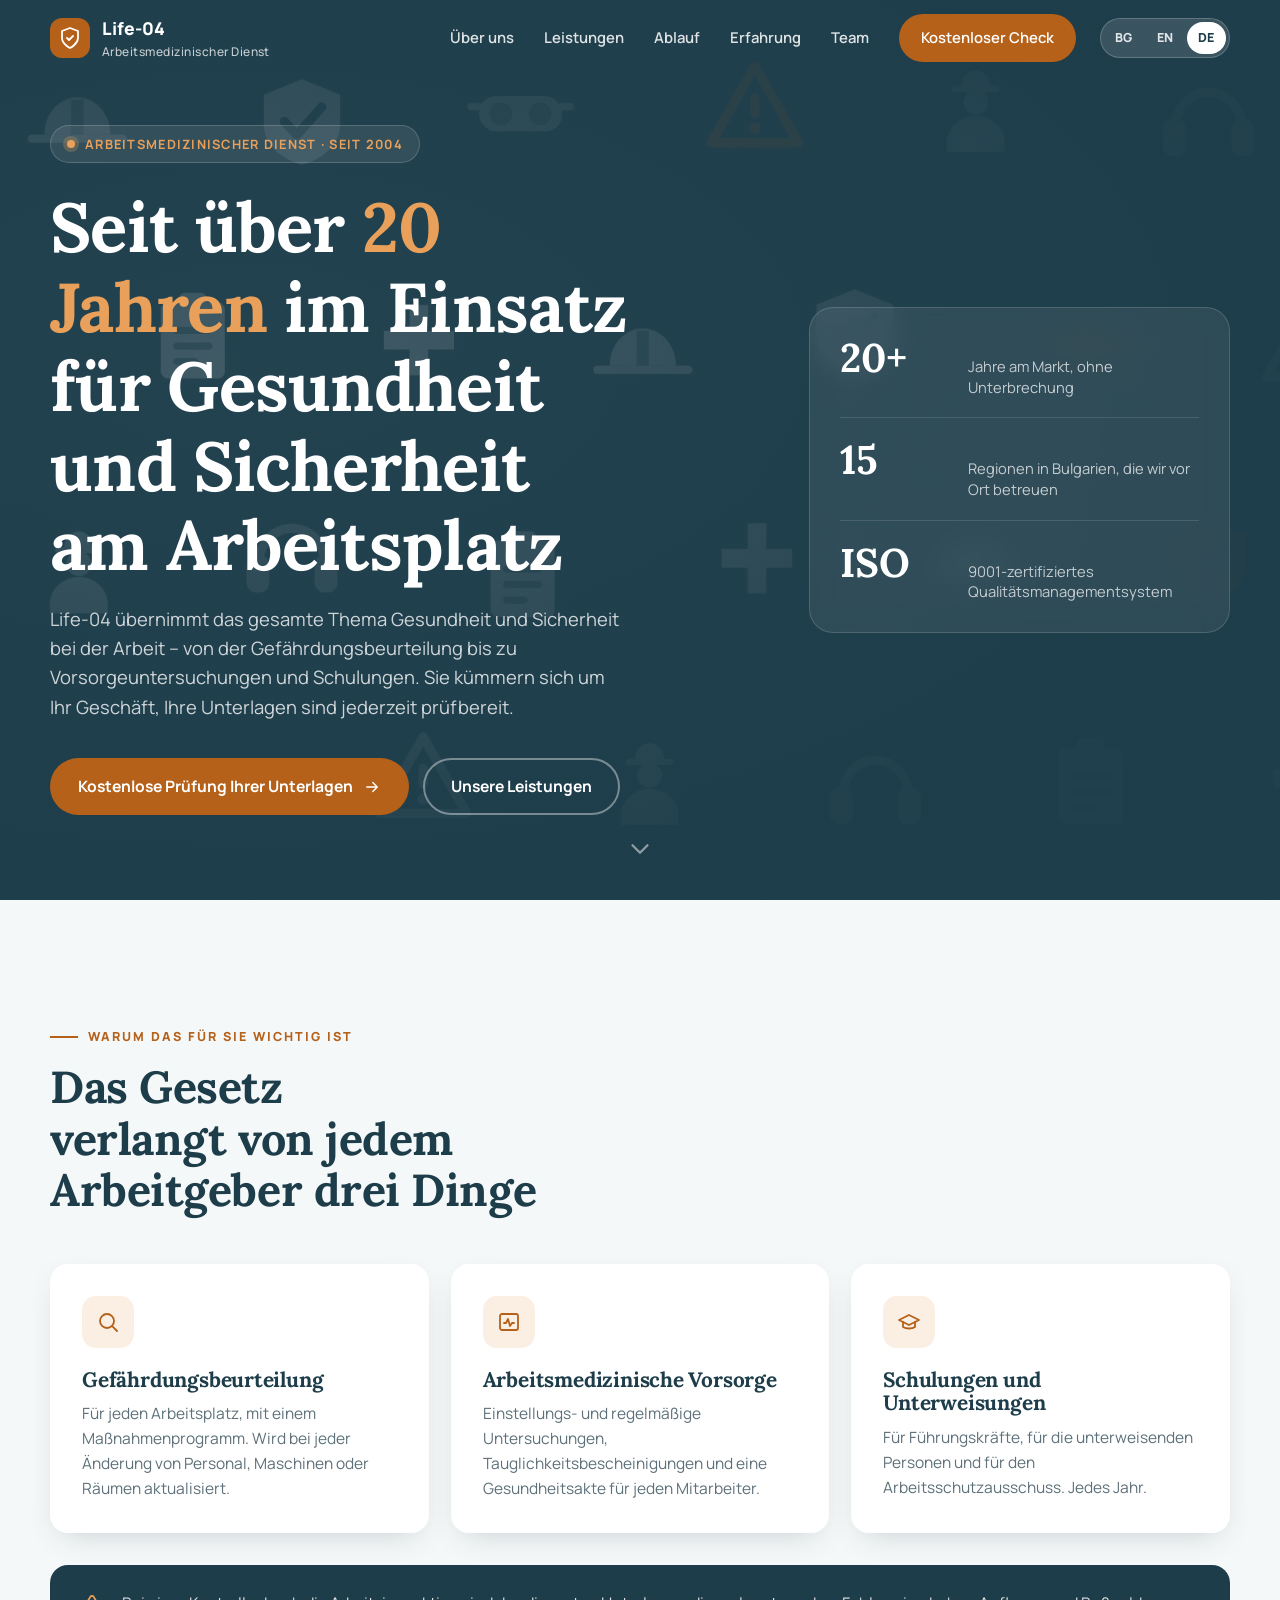
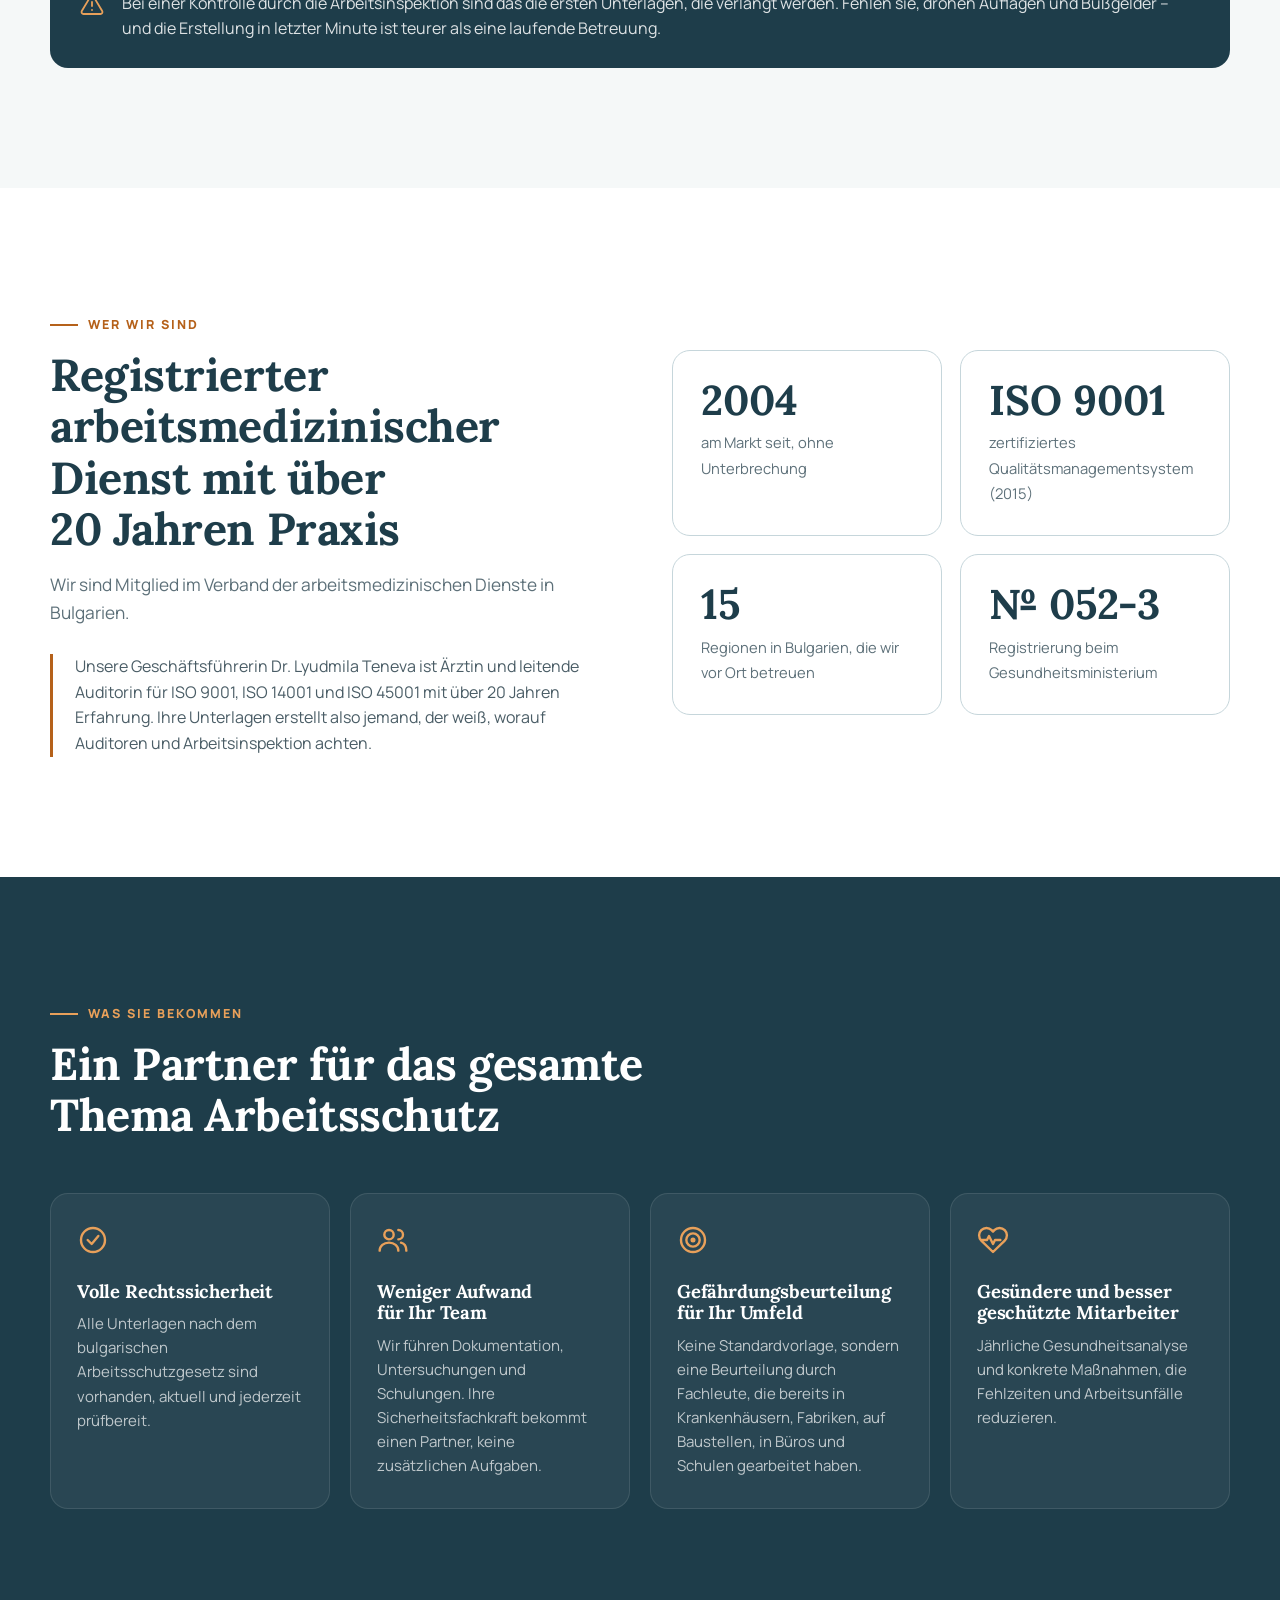
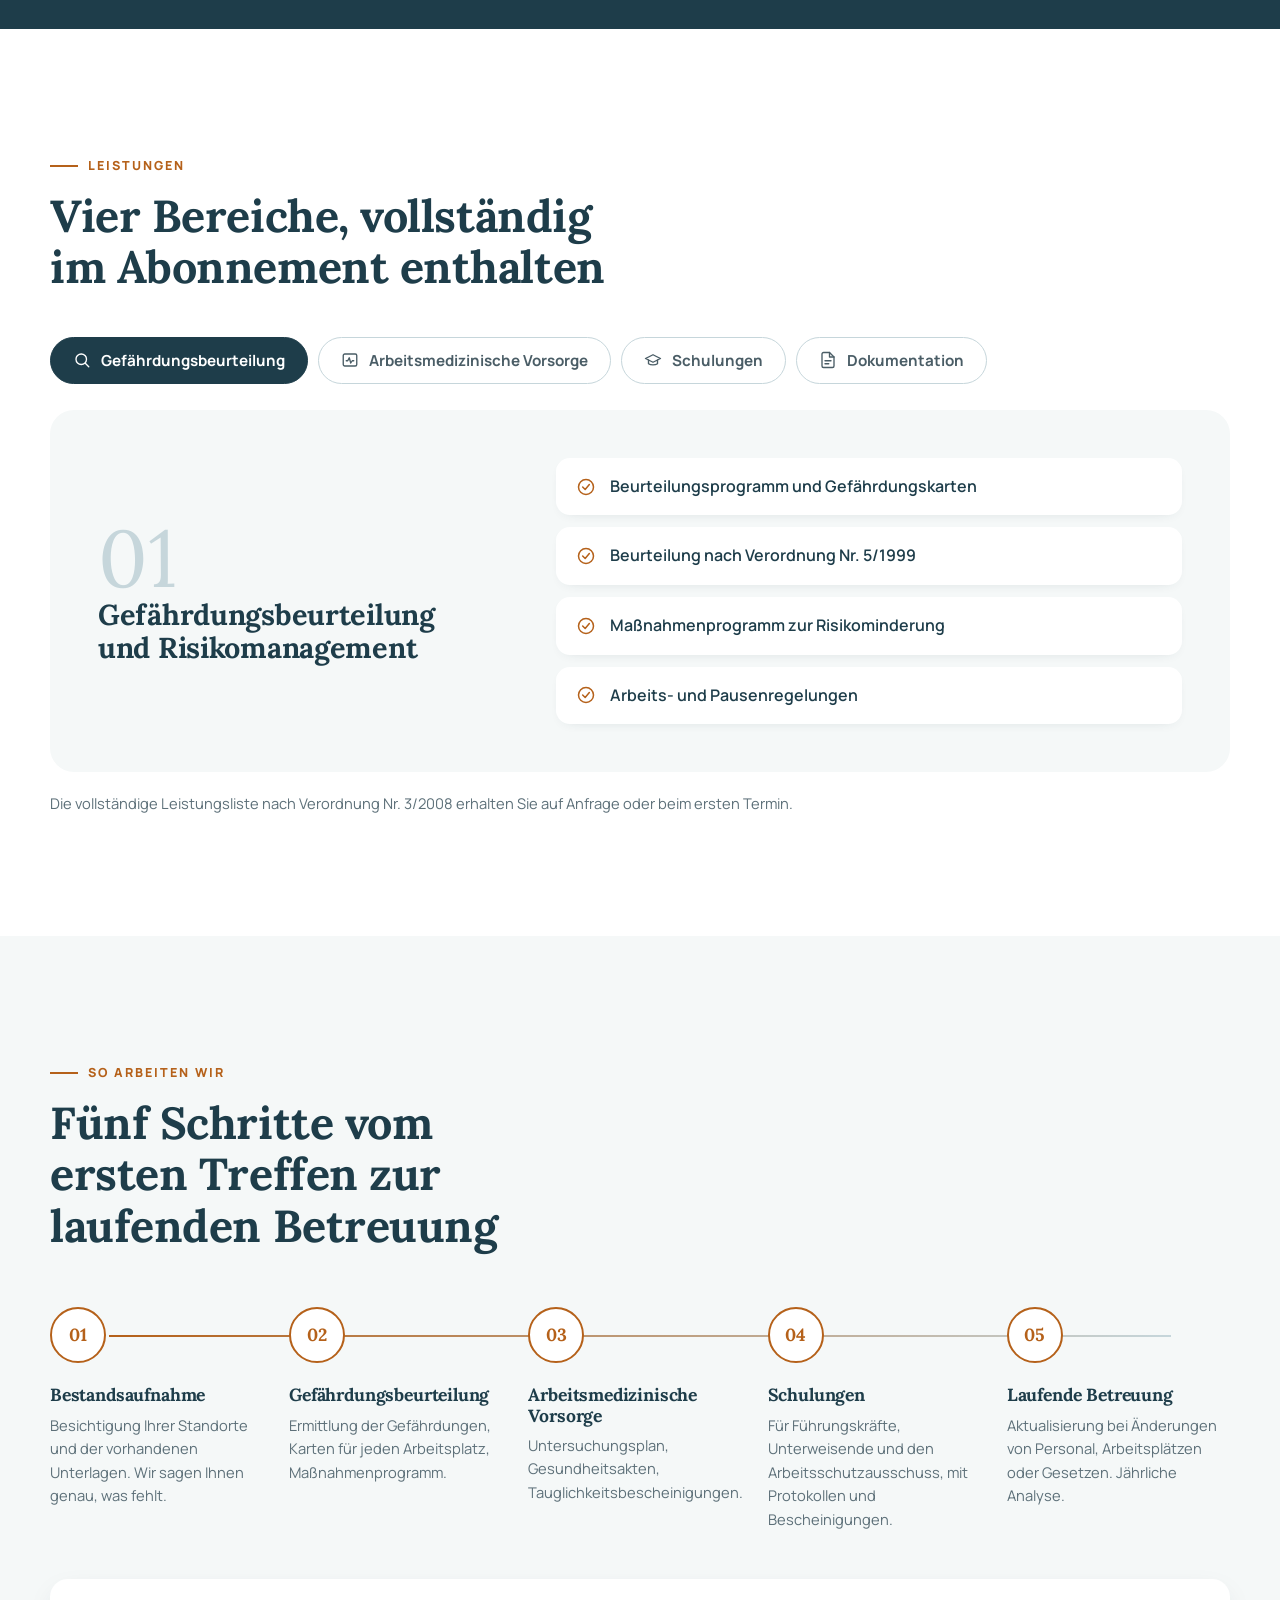
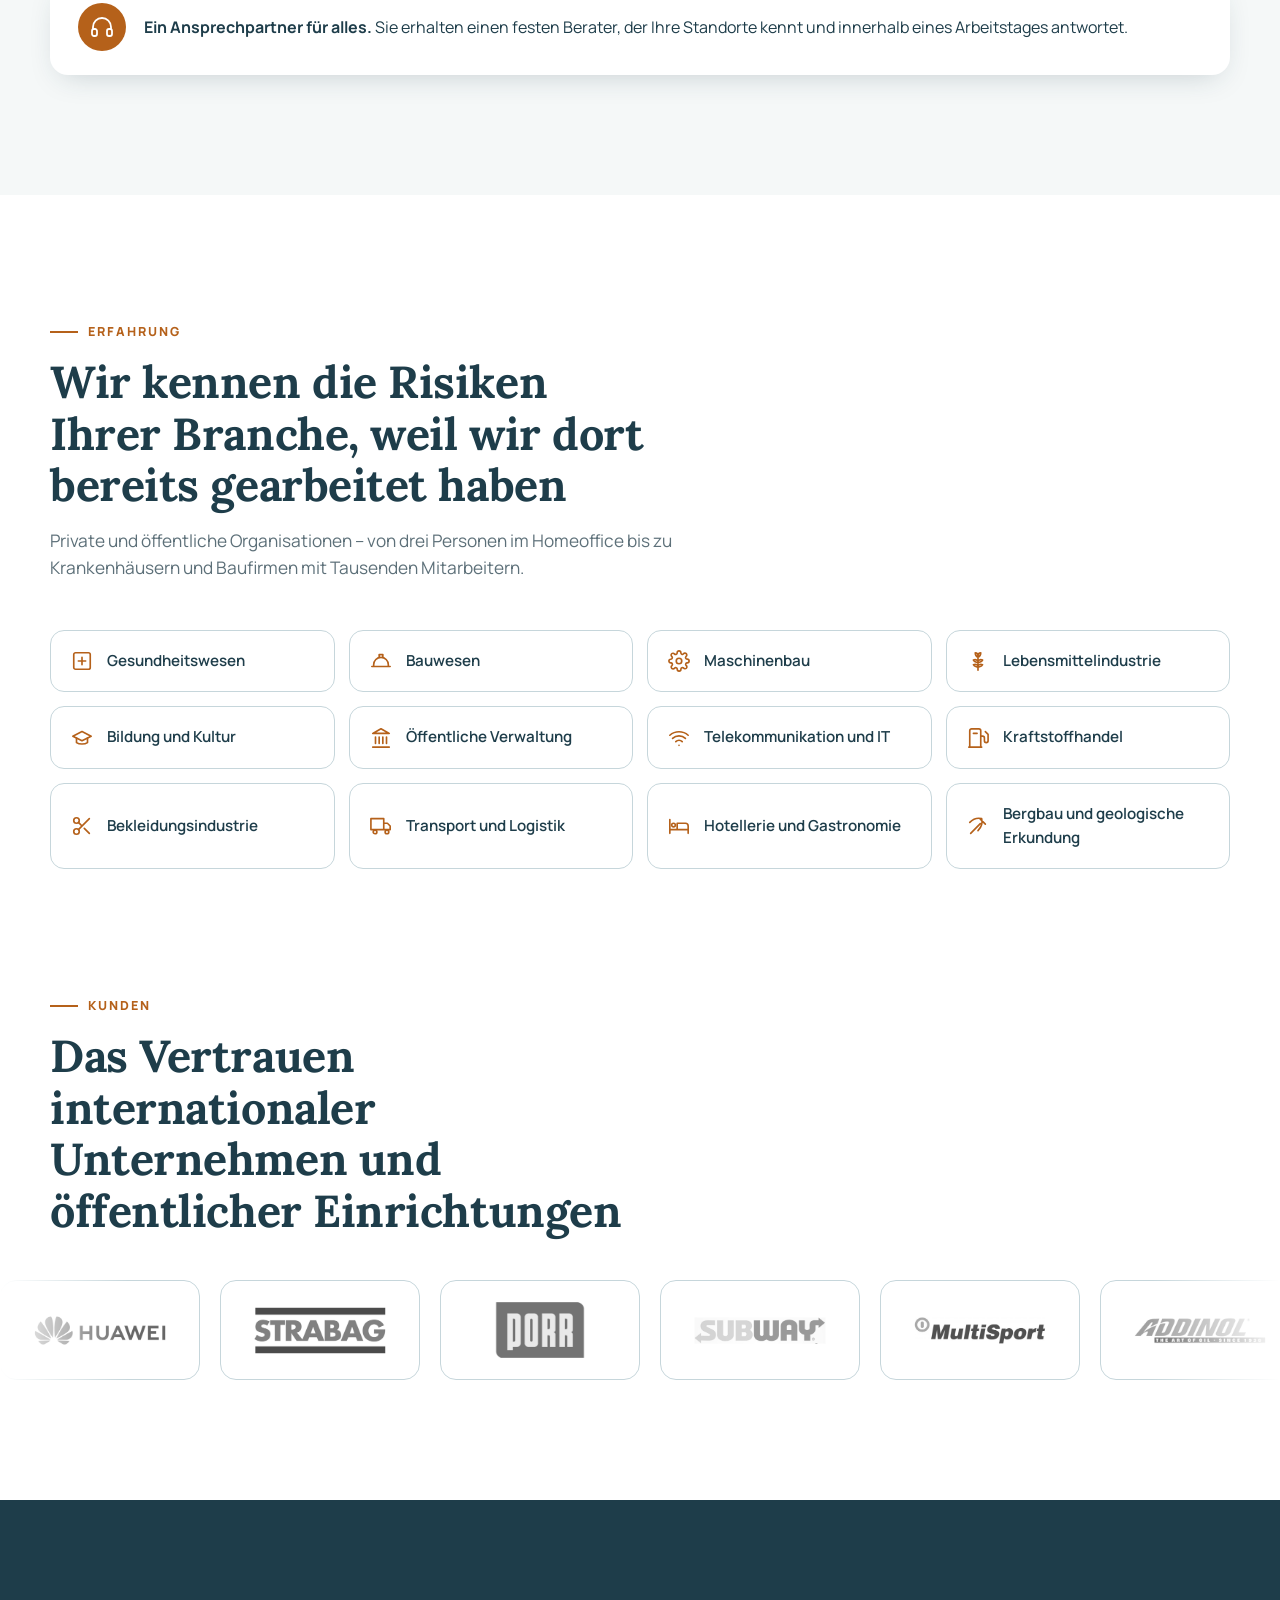
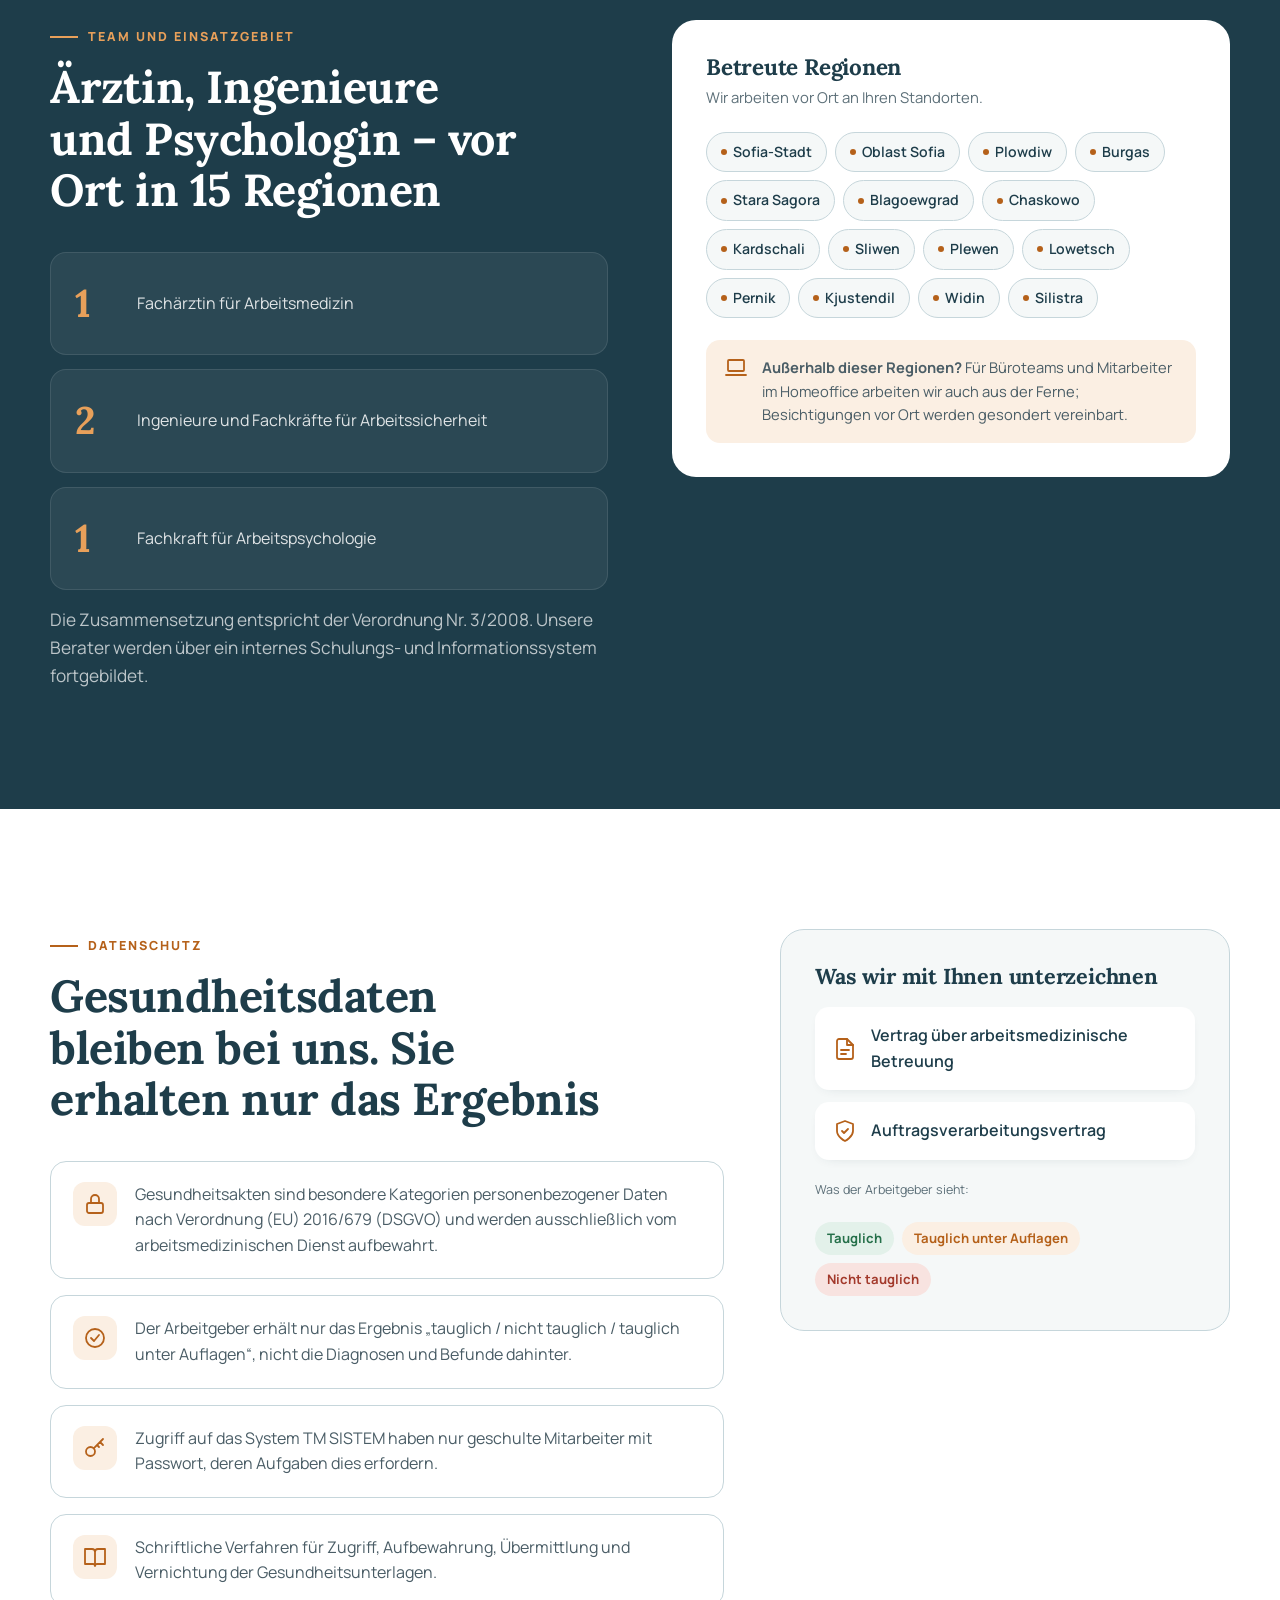
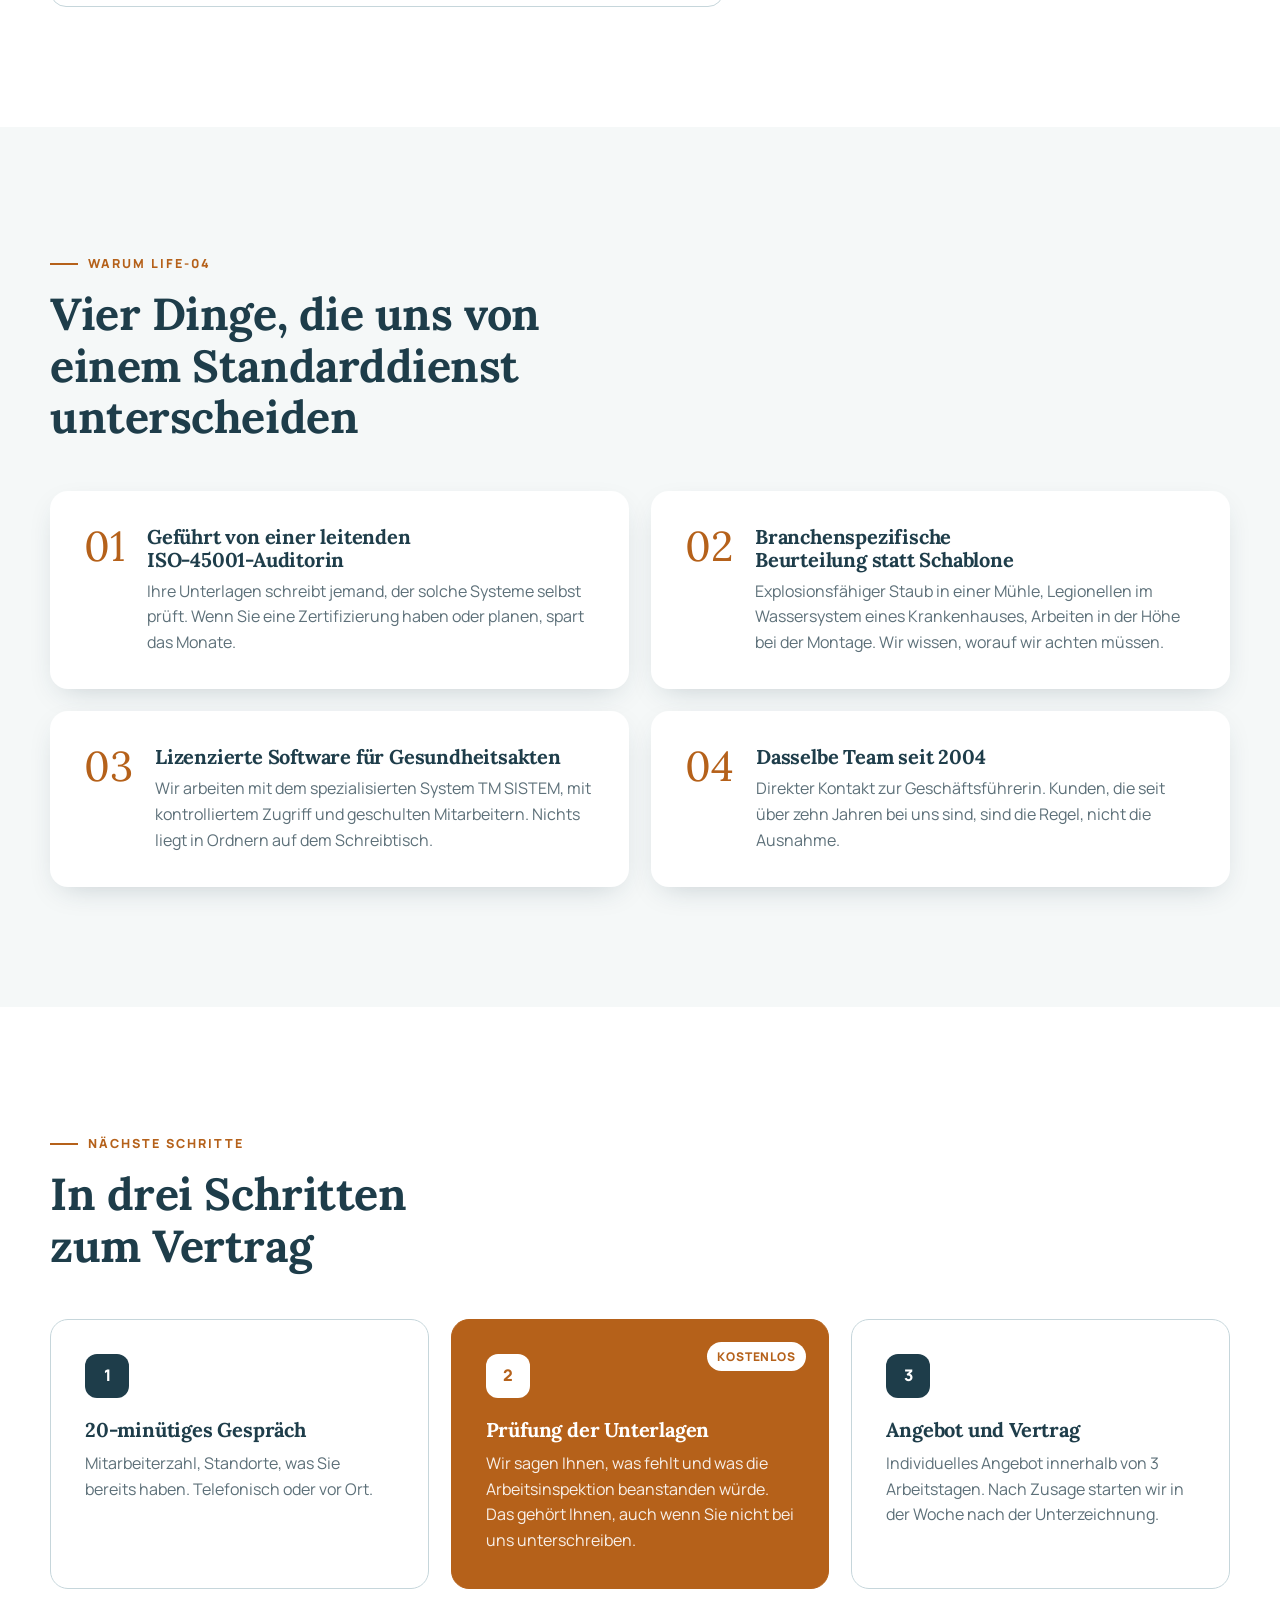
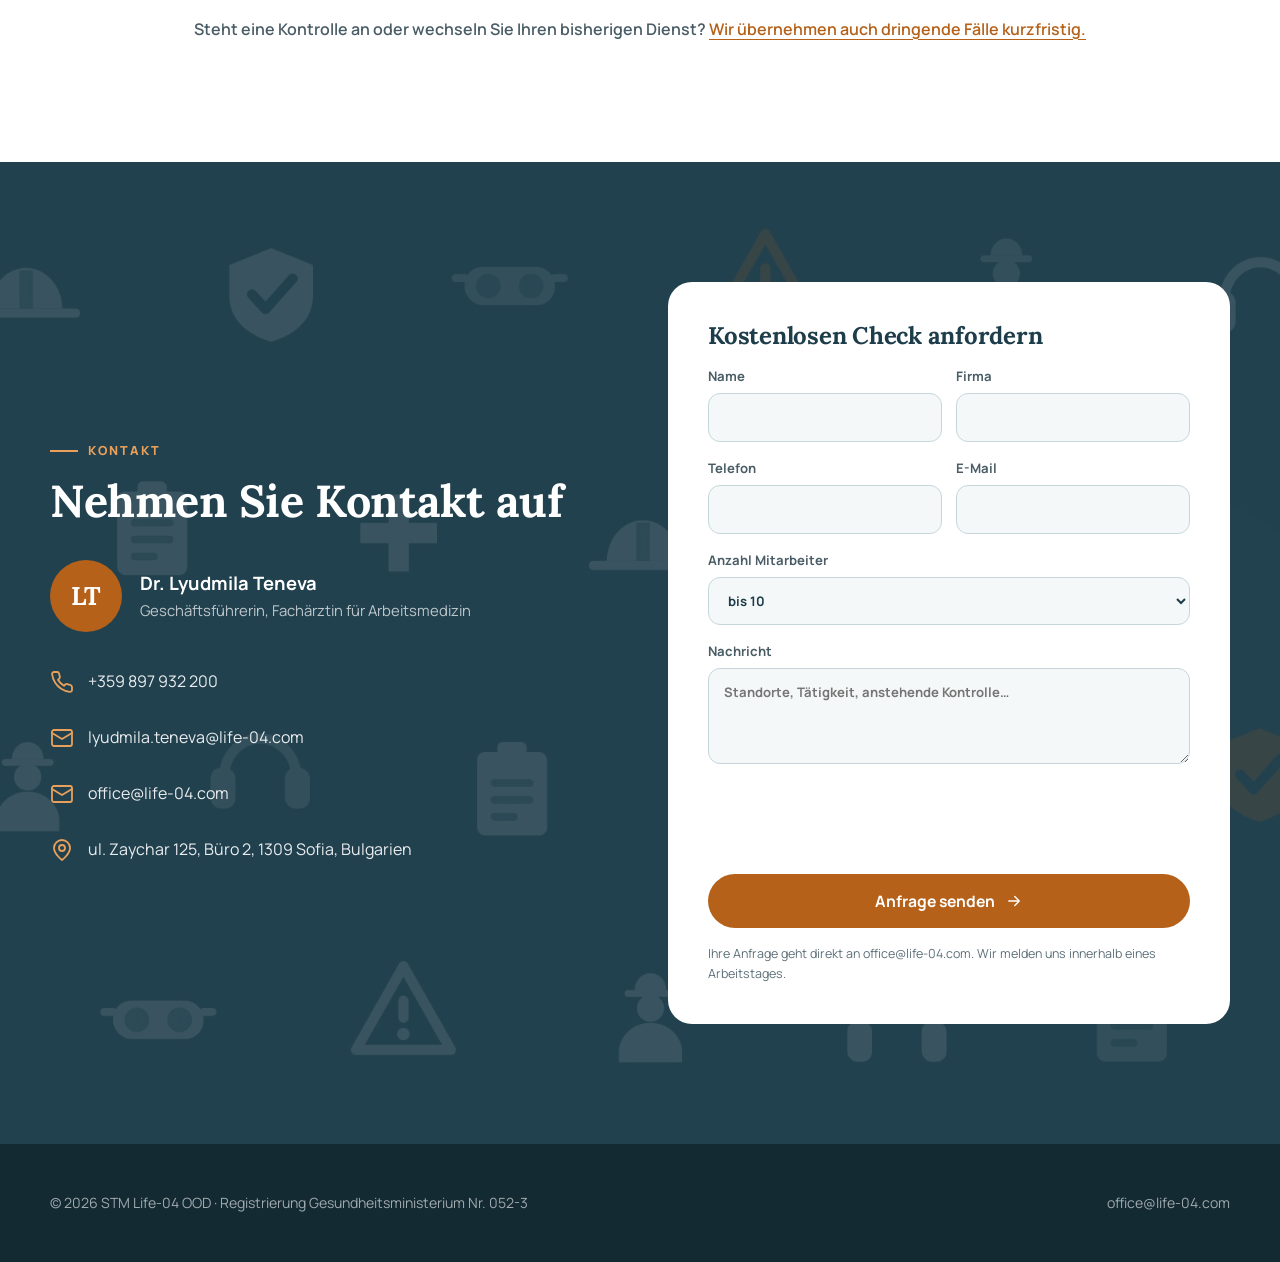
==== website/de.html @ 4977b18c "Tighten responsive layout for phones, tablets and large screens Long words (mainly German) now wrap " ====
<!doctype html>
<html lang="de">
<head>
<meta charset="utf-8">
<meta name="viewport" content="width=device-width, initial-scale=1">
<title>Life-04 | Arbeitsmedizinischer Dienst</title>
<meta name="description" content="Life-04 – registrierter arbeitsmedizinischer Dienst in Bulgarien seit 2004. Gefährdungsbeurteilung, arbeitsmedizinische Vorsorge, Schulungen und Arbeitsschutz-Dokumentation in 15 Regionen.">
<link rel="alternate" hreflang="bg" href="index.html">
<link rel="alternate" hreflang="en" href="en.html">
<link rel="alternate" hreflang="de" href="de.html">
<link rel="preconnect" href="https://fonts.googleapis.com">
<link rel="preconnect" href="https://fonts.gstatic.com" crossorigin>
<link href="https://fonts.googleapis.com/css2?family=Lora:wght@500;600;700&family=Manrope:wght@400;500;600;700;800&display=swap" rel="stylesheet">
<style>
:root{
  --ink:#1E3D4A; --ink-2:#2B5363; --slate:#4A5D66; --muted:#5D7079;
  --line:#C6D6DB; --mist:#F5F8F8; --white:#fff;
  --accent:#B5611A; --accent-2:#E8A05A; --accent-soft:#FBEFE3;
  --radius:18px; --shadow:0 10px 30px -12px rgba(30,61,74,.25);
  --serif:"Lora",Georgia,serif; --sans:"Manrope",system-ui,-apple-system,Segoe UI,Arial,sans-serif;
}
*{box-sizing:border-box;margin:0;padding:0}
html{scroll-behavior:smooth;scroll-padding-top:80px}
body{font-family:var(--sans);color:var(--ink);background:var(--white);line-height:1.6;-webkit-font-smoothing:antialiased;overflow-x:hidden}
img{max-width:100%;display:block}
a{color:inherit;text-decoration:none}
.wrap{width:min(1180px,100% - 32px);margin-inline:auto}
h1,h2,h3{font-family:var(--serif);line-height:1.15;letter-spacing:-.01em;text-wrap:balance;hyphens:auto}
h1,h2,h3,p,li,span,label,strong,b{overflow-wrap:break-word}
/* flex rows with bare text (icon + label): let one very long word break */
.doc,.ind,.tab,.panel li,.one-contact p,.remote p{overflow-wrap:anywhere;hyphens:auto}
/* grid and flex children may shrink below their longest word (long German compounds) */
.wrap>*,.cards-3>*,.grid-4>*,.why-grid>*,.industries>*,.next .grid>*,.stats>*,.steps>*,.panel>*,.why-card>*,.pitem>*,.person>*,.hero-stat>*,.hero-card>*{min-width:0}
h2{font-size:clamp(1.9rem,3.6vw,2.8rem);max-width:22ch}
.eyebrow{font-size:.78rem;font-weight:800;letter-spacing:.16em;text-transform:uppercase;color:var(--accent);margin-bottom:14px;display:inline-flex;align-items:center;gap:10px}
.eyebrow::before{content:"";width:28px;height:2px;background:currentColor}
section{padding:clamp(72px,10vw,120px) 0}
.lead{color:var(--muted);font-size:1.08rem;max-width:62ch;margin-top:16px}
svg.i{width:24px;height:24px;stroke:currentColor;fill:none;stroke-width:1.8;stroke-linecap:round;stroke-linejoin:round;flex:none}

/* buttons */
.btn{display:inline-flex;align-items:center;gap:10px;padding:14px 26px;border-radius:999px;font-weight:700;font-size:.98rem;transition:.25s;border:2px solid transparent;cursor:pointer;font-family:inherit}
.btn-primary{background:var(--accent);color:#fff}
.btn-primary:hover{background:#9c5214;transform:translateY(-2px);box-shadow:0 12px 24px -10px rgba(181,97,26,.6)}
.btn-ghost{border-color:rgba(255,255,255,.4);color:#fff}
.btn-ghost:hover{background:rgba(255,255,255,.1);border-color:#fff}

/* nav */
header{position:fixed;inset:0 0 auto;z-index:50;transition:.3s}
header.scrolled{background:rgba(255,255,255,.85);backdrop-filter:blur(14px);-webkit-backdrop-filter:blur(14px);box-shadow:0 1px 0 var(--line)}
.nav{display:flex;align-items:center;justify-content:space-between;height:76px}
.logo{display:flex;align-items:center;gap:12px;min-width:0;font-weight:800;font-size:1.1rem;color:#fff;transition:.3s}
.logo-mark{width:40px;height:40px;border-radius:12px;background:var(--accent);display:grid;place-items:center;color:#fff}
.logo small{display:block;font-weight:500;font-size:.75rem;opacity:.75;letter-spacing:.04em}
header.scrolled .logo{color:var(--ink)}
.menu{display:flex;gap:30px;align-items:center}
.menu a{color:rgba(255,255,255,.85);font-weight:600;font-size:.93rem;transition:.2s}
.menu a:hover{color:#fff}
header.scrolled .menu a{color:var(--slate)}
header.scrolled .menu a:hover{color:var(--accent)}
.menu .btn{padding:10px 20px;color:#fff!important}
.nav-end{display:flex;align-items:center;gap:24px}
.lang{display:flex;gap:2px;padding:3px;border-radius:999px;background:rgba(255,255,255,.12);border:1px solid rgba(255,255,255,.2)}
.lang a{padding:6px 11px;border-radius:999px;font-size:.78rem;font-weight:800;letter-spacing:.04em;color:rgba(255,255,255,.85);transition:.2s}
.lang a:hover{color:#fff}
.lang a[aria-current]{background:#fff;color:var(--ink)}
header.scrolled .lang{background:var(--mist);border-color:var(--line)}
header.scrolled .lang a{color:var(--slate)}
header.scrolled .lang a:hover{color:var(--accent)}
header.scrolled .lang a[aria-current]{background:var(--ink);color:#fff}
.burger{display:none;background:none;border:0;color:#fff;cursor:pointer;padding:8px;margin-right:-8px;line-height:0}
header.scrolled .burger{color:var(--ink)}

/* hero */
.hero{position:relative;min-height:100vh;display:flex;align-items:center;color:#fff;background:var(--ink);overflow:hidden;padding:120px 0 80px}
.hero::before{content:"";position:absolute;inset:0;background:url(assets/hero-pattern.jpg) center/cover;opacity:.35;animation:drift 40s linear infinite alternate}
.hero::after{content:"";position:absolute;inset:0;background:radial-gradient(ellipse at 20% 40%,rgba(30,61,74,.55),rgba(30,61,74,.95) 70%)}
@keyframes drift{to{transform:scale(1.12) translate(-2%,1%)}}
.hero .wrap{position:relative;z-index:2;display:grid;grid-template-columns:1.25fr .75fr;gap:56px;align-items:center}
.badge{display:inline-flex;align-items:center;max-width:100%;gap:10px;padding:8px 16px;border-radius:999px;background:rgba(255,255,255,.08);border:1px solid rgba(255,255,255,.18);font-size:.8rem;font-weight:700;letter-spacing:.1em;text-transform:uppercase;color:var(--accent-2)}
.badge .dot{width:8px;height:8px;border-radius:50%;background:var(--accent-2);box-shadow:0 0 0 4px rgba(232,160,90,.25)}
.hero h1{font-size:clamp(2.4rem,5.4vw,4.4rem);margin:24px 0 20px}
.hero h1 em{font-style:normal;color:var(--accent-2)}
.hero p{font-size:1.15rem;color:rgba(255,255,255,.78);max-width:52ch}
.hero-cta{display:flex;flex-wrap:wrap;gap:14px;margin-top:36px}
.hero-card{background:rgba(255,255,255,.07);border:1px solid rgba(255,255,255,.15);backdrop-filter:blur(12px);-webkit-backdrop-filter:blur(12px);border-radius:24px;padding:30px;display:grid;gap:22px}
.hero-stat{display:flex;gap:18px;align-items:baseline;padding-bottom:20px;border-bottom:1px solid rgba(255,255,255,.12)}
.hero-stat:last-child{border:0;padding:0}
.hero-stat b{font-family:var(--serif);font-size:2.5rem;color:#fff;min-width:110px;line-height:1}
.hero-stat span{color:rgba(255,255,255,.72);font-size:.92rem;line-height:1.4}
.scroll-hint{position:absolute;bottom:20px;padding:8px;left:50%;transform:translateX(-50%);z-index:2;color:rgba(255,255,255,.5);animation:bob 2s ease-in-out infinite}
@keyframes bob{50%{transform:translate(-50%,8px)}}

/* law */
.law{background:var(--mist)}
.cards-3{display:grid;grid-template-columns:repeat(3,1fr);gap:22px;margin-top:48px}
.card{background:#fff;border-radius:var(--radius);padding:32px;box-shadow:var(--shadow);transition:.3s;position:relative;overflow:hidden}
.card:hover{transform:translateY(-6px)}
.card .ico{width:52px;height:52px;border-radius:14px;background:var(--accent-soft);color:var(--accent);display:grid;place-items:center;margin-bottom:20px}
.card h3{font-size:1.3rem;margin-bottom:10px}
.card p{color:var(--muted);font-size:.97rem}
.alert{margin-top:32px;display:flex;gap:18px;align-items:flex-start;background:var(--ink);color:#fff;border-radius:var(--radius);padding:26px 30px}
.alert svg{color:var(--accent-2);margin-top:2px}
.alert p{color:rgba(255,255,255,.85)}

/* about */
.about .wrap{display:grid;grid-template-columns:1fr 1fr;gap:64px;align-items:center}
.stats{display:grid;grid-template-columns:1fr 1fr;gap:18px}
.stat{border:1px solid var(--line);border-radius:var(--radius);padding:28px;transition:.3s}
.stat:hover{border-color:var(--accent);background:var(--accent-soft)}
.stat b{font-family:var(--serif);font-size:2.6rem;display:block;line-height:1;margin-bottom:10px}
.stat span{color:var(--muted);font-size:.92rem}
.quote{margin-top:28px;padding-left:22px;border-left:3px solid var(--accent);color:var(--slate)}

/* benefits */
.benefits{background:var(--ink);color:#fff}
.benefits h2{color:#fff}
.benefits .lead{color:rgba(255,255,255,.7)}
.grid-4{display:grid;grid-template-columns:repeat(4,1fr);gap:20px;margin-top:52px}
.benefit{padding:30px 26px;border-radius:var(--radius);background:rgba(255,255,255,.05);border:1px solid rgba(255,255,255,.1);transition:.3s}
.benefit:hover{background:rgba(255,255,255,.09);border-color:var(--accent-2)}
.benefit .ico{color:var(--accent-2);margin-bottom:18px}
.benefit h3{font-size:1.15rem;margin-bottom:10px;color:#fff}
.benefit p{color:rgba(255,255,255,.7);font-size:.94rem}

/* services */
.tabs{display:flex;flex-wrap:wrap;gap:10px;margin-top:44px}
.tab{padding:12px 22px;border-radius:999px;border:1px solid var(--line);background:#fff;font-weight:700;color:var(--slate);cursor:pointer;font-family:inherit;font-size:.95rem;transition:.2s;display:inline-flex;gap:10px;align-items:center}
.tab svg{width:18px;height:18px}
.tab:hover{border-color:var(--accent);color:var(--accent)}
.tab[aria-selected=true]{background:var(--ink);border-color:var(--ink);color:#fff}
.panel{margin-top:26px;background:var(--mist);border-radius:24px;padding:clamp(28px,4vw,48px);display:grid;grid-template-columns:.8fr 1.2fr;gap:40px;align-items:center}
.panel[hidden]{display:none}
.panel h3{font-size:1.8rem}
.panel .num{font-family:var(--serif);font-size:5rem;color:var(--line);line-height:1}
.panel ul{list-style:none;display:grid;gap:12px}
.panel li{background:#fff;border-radius:14px;padding:16px 20px;display:flex;gap:14px;align-items:center;font-weight:600;box-shadow:0 4px 14px -10px rgba(30,61,74,.3);animation:fadeUp .4s both}
.panel li:nth-child(2){animation-delay:.05s}.panel li:nth-child(3){animation-delay:.1s}.panel li:nth-child(4){animation-delay:.15s}
.panel li svg{color:var(--accent);width:20px;height:20px}
@keyframes fadeUp{from{opacity:0;transform:translateY(10px)}}
.note{margin-top:20px;color:var(--muted);font-size:.92rem}

/* process */
.process{background:var(--mist)}
.steps{display:grid;grid-template-columns:repeat(5,1fr);gap:16px;margin-top:56px;position:relative}
.steps::before{content:"";position:absolute;top:28px;left:5%;right:5%;height:2px;background:linear-gradient(90deg,var(--accent),var(--line))}
.step{position:relative}
.step .n{width:56px;height:56px;border-radius:50%;background:#fff;border:2px solid var(--accent);display:grid;place-items:center;font-family:var(--serif);font-weight:700;color:var(--accent);font-size:1.1rem;margin-bottom:22px;position:relative;z-index:1;transition:.3s}
.step:hover .n{background:var(--accent);color:#fff}
.step h3{font-size:1.1rem;margin-bottom:8px}
.step p{color:var(--muted);font-size:.92rem}
.one-contact{margin-top:48px;display:flex;align-items:center;gap:18px;background:#fff;border-radius:var(--radius);padding:24px 28px;box-shadow:var(--shadow)}
.one-contact .ico{width:48px;height:48px;border-radius:50%;background:var(--accent);color:#fff;display:grid;place-items:center;flex:none}

/* industries */
.industries{display:grid;grid-template-columns:repeat(4,1fr);gap:14px;margin-top:48px}
.ind{display:flex;gap:14px;align-items:center;padding:18px 20px;border-radius:14px;border:1px solid var(--line);font-weight:600;font-size:.95rem;transition:.25s}
.ind svg{color:var(--accent);width:22px;height:22px}
.ind:hover{background:var(--ink);color:#fff;border-color:var(--ink)}
.ind:hover svg{color:var(--accent-2)}

/* clients marquee */
.clients{padding-top:0}
.marquee{margin-top:44px;overflow:hidden;mask-image:linear-gradient(90deg,transparent,#000 10%,#000 90%,transparent);-webkit-mask-image:linear-gradient(90deg,transparent,#000 10%,#000 90%,transparent)}
.track{display:flex;gap:20px;width:max-content;animation:scroll 40s linear infinite}
.marquee:hover .track{animation-play-state:paused}
.logo-tile{width:200px;height:100px;background:#fff;border:1px solid var(--line);border-radius:16px;display:grid;place-items:center;padding:18px 26px;flex:none}
.logo-tile img{max-height:62px;width:auto;object-fit:contain;filter:grayscale(1);opacity:.7;transition:.3s}
.logo-tile:hover img{filter:none;opacity:1}
@keyframes scroll{to{transform:translateX(calc(-50% - 10px))}}

/* team */
.team{background:var(--ink);color:#fff;position:relative;overflow:hidden}
.team h2{color:#fff}
.team .lead{color:rgba(255,255,255,.7)}
.team .wrap{display:grid;grid-template-columns:1fr 1fr;gap:64px;align-items:start}
.people{display:grid;gap:14px;margin-top:36px}
.person{display:flex;gap:22px;align-items:center;padding:20px 24px;border-radius:16px;background:rgba(255,255,255,.06);border:1px solid rgba(255,255,255,.1)}
.person b{font-family:var(--serif);font-size:2.4rem;color:var(--accent-2);min-width:40px}
.person span{color:rgba(255,255,255,.85)}
.regions-box{background:#fff;color:var(--ink);border-radius:24px;padding:34px}
.regions-box h3{font-size:1.4rem;margin-bottom:6px}
.regions-box>p{color:var(--muted);font-size:.93rem}
.regions{display:flex;flex-wrap:wrap;gap:8px;margin:22px 0}
.regions span{padding:8px 14px;border-radius:999px;background:var(--mist);border:1px solid var(--line);font-size:.88rem;font-weight:600;display:inline-flex;gap:6px;align-items:center}
.regions span::before{content:"";width:6px;height:6px;border-radius:50%;background:var(--accent)}
.remote{display:flex;gap:14px;background:var(--accent-soft);border-radius:14px;padding:16px 18px;font-size:.92rem;color:var(--slate)}
.remote svg{color:var(--accent)}

/* privacy */
.privacy .wrap{display:grid;grid-template-columns:1.2fr .8fr;gap:56px;align-items:start}
.plist{display:grid;gap:16px;margin-top:36px}
.pitem{display:flex;gap:18px;align-items:flex-start;padding:20px 22px;border-radius:16px;border:1px solid var(--line)}
.pitem .ico{color:var(--accent);background:var(--accent-soft);border-radius:12px;width:44px;height:44px;display:grid;place-items:center;flex:none}
.pitem p{color:var(--slate)}
.sign{position:sticky;top:100px;background:var(--mist);border-radius:24px;padding:34px;border:1px solid var(--line)}
.sign h3{font-size:1.35rem;margin-bottom:18px}
.doc{display:flex;gap:14px;align-items:center;background:#fff;padding:16px 18px;border-radius:14px;margin-bottom:12px;font-weight:600;box-shadow:0 4px 14px -10px rgba(30,61,74,.3)}
.doc svg{color:var(--accent)}
.verdict{display:flex;gap:8px;flex-wrap:wrap;margin-top:22px}
.verdict span{font-size:.82rem;font-weight:700;padding:6px 12px;border-radius:999px}
.v-ok{background:#E3F1EA;color:#25704A}.v-no{background:#F8E3E0;color:#A33A2C}.v-cond{background:var(--accent-soft);color:var(--accent)}

/* why */
.why{background:var(--mist)}
.why-grid{display:grid;grid-template-columns:1fr 1fr;gap:22px;margin-top:48px}
.why-card{background:#fff;border-radius:var(--radius);padding:34px;display:grid;grid-template-columns:auto 1fr;gap:22px;box-shadow:var(--shadow);transition:.3s}
.why-card:hover{transform:translateY(-4px)}
.why-card .n{font-family:var(--serif);font-size:2.6rem;color:var(--accent);line-height:1}
.why-card h3{font-size:1.25rem;margin-bottom:8px}
.why-card p{color:var(--muted)}

/* next steps */
.next .grid{display:grid;grid-template-columns:repeat(3,1fr);gap:22px;margin-top:48px}
.ns{border-radius:var(--radius);padding:34px;border:1px solid var(--line);position:relative;transition:.3s}
.ns:hover{border-color:var(--accent);box-shadow:var(--shadow)}
.ns .n{width:44px;height:44px;border-radius:12px;background:var(--ink);color:#fff;display:grid;place-items:center;font-weight:800;margin-bottom:20px}
.ns.hl{background:var(--accent);border-color:var(--accent);color:#fff}
.ns.hl .n{background:#fff;color:var(--accent)}
.ns.hl p{color:rgba(255,255,255,.9)}
.ns .tag{position:absolute;top:22px;right:22px;font-size:.75rem;font-weight:800;letter-spacing:.08em;text-transform:uppercase;background:#fff;color:var(--accent);padding:5px 10px;border-radius:999px}
.ns h3{font-size:1.25rem;margin-bottom:10px}
.ns p{color:var(--muted)}
.urgent{margin-top:28px;text-align:center;color:var(--slate);font-weight:600}
.urgent a{color:var(--accent);text-decoration:underline;text-underline-offset:4px}

/* contact */
.contact{background:var(--ink);color:#fff;position:relative;overflow:hidden}
.contact::before{content:"";position:absolute;inset:0;background:url(assets/hero-pattern.jpg) center/cover;opacity:.12}
.contact .wrap{position:relative;display:grid;grid-template-columns:1fr 1fr;gap:56px;align-items:center}
.contact h2{color:#fff}
.person-card{margin-top:34px;display:flex;gap:18px;align-items:center}
.avatar{width:72px;height:72px;border-radius:50%;background:var(--accent);display:grid;place-items:center;font-family:var(--serif);font-size:1.6rem;font-weight:700;flex:none}
.person-card b{font-size:1.15rem;display:block}
.person-card span{color:rgba(255,255,255,.7);font-size:.93rem}
.clinks{display:grid;gap:12px;margin-top:28px}
.clinks a,.clinks div{display:flex;gap:14px;align-items:center;min-height:44px;color:rgba(255,255,255,.9);transition:.2s;overflow-wrap:anywhere}
.clinks a:hover{color:var(--accent-2)}
.clinks svg{color:var(--accent-2)}
form{background:#fff;color:var(--ink);border-radius:24px;padding:clamp(24px,4vw,40px);display:grid;gap:16px}
form h3{font-size:1.5rem}
form .row{display:grid;grid-template-columns:1fr 1fr;gap:14px}
label{font-size:.82rem;font-weight:700;color:var(--slate);display:grid;gap:6px}
input,select,textarea{font:inherit;padding:13px 15px;border:1px solid var(--line);border-radius:12px;background:var(--mist);color:var(--ink);width:100%;transition:.2s}
input:focus,select:focus,textarea:focus{outline:none;border-color:var(--accent);background:#fff;box-shadow:0 0 0 4px var(--accent-soft)}
textarea{min-height:96px;resize:vertical}
form .btn{justify-content:center}
.fine{font-size:.78rem;color:var(--muted)}
.h-captcha{min-height:78px}
.hp{position:absolute;left:-9999px;width:1px;height:1px;opacity:0}
.form-status{padding:14px 16px;border-radius:12px;font-weight:600;font-size:.93rem}
.form-status.ok{background:#E3F1EA;color:#25704A}
.form-status.err{background:#F8E3E0;color:#A33A2C}
form .btn:disabled{opacity:.7;cursor:wait;transform:none}

footer{background:#132A33;color:rgba(255,255,255,.6);padding:36px 0;font-size:.88rem}
footer .wrap{display:flex;justify-content:space-between;align-items:center;gap:16px;flex-wrap:wrap}
footer a{padding-block:12px}

/* reveal */
.reveal{opacity:0;transform:translateY(24px);transition:opacity .7s ease,transform .7s ease}
.reveal.in{opacity:1;transform:none}
@media (max-width:420px){
  .logo small{display:none}
  .lang a{padding:6px 9px}
}
@media (prefers-reduced-motion:reduce){*,*::before{animation:none!important;transition:none!important}.reveal{opacity:1;transform:none}}

/* responsive */
@media (max-width:1000px){
  .cards-3,.next .grid{grid-template-columns:1fr}
  .card{display:grid;grid-template-columns:auto 1fr;gap:0 20px;align-items:start}
  .card .ico{grid-row:span 2;margin:0}
  .lang a{min-height:40px;display:inline-flex;align-items:center}
  .tab{min-height:44px}
  .hero .wrap,.about .wrap,.team .wrap,.privacy .wrap,.contact .wrap{grid-template-columns:1fr}
  .grid-4,.industries{grid-template-columns:repeat(2,1fr)}
  .steps{grid-template-columns:1fr;gap:28px}
  .steps::before{top:0;bottom:0;left:27px;right:auto;width:2px;height:auto;background:linear-gradient(180deg,var(--accent),var(--line))}
  .step{display:grid;grid-template-columns:56px 1fr;gap:0 20px}
  .step .n{margin:0;grid-row:span 2}
  .panel{grid-template-columns:1fr}
  .sign{position:static}
  .menu{position:fixed;inset:76px 0 auto;background:#fff;flex-direction:column;align-items:stretch;padding:20px 16px 28px;gap:4px;box-shadow:0 20px 30px -20px rgba(0,0,0,.3);transform:translateY(-130%);transition:.35s;z-index:-1}
  .menu.open{transform:none}
  .menu a{color:var(--ink)!important;padding:12px 4px;border-bottom:1px solid var(--mist)}
  .menu .btn{justify-content:center;margin-top:12px;border:0}
  .nav-end{gap:10px}
  .burger{display:block}
}
@media (max-width:700px){
  .card{grid-template-columns:1fr}
  .panel h3{font-size:1.4rem}
  .panel .num{font-size:3.5rem}
  .card .ico{grid-row:auto;margin-bottom:20px}
  .cards-3,.why-grid,.next .grid,.grid-4,.industries,.stats,form .row{grid-template-columns:1fr}
  .why-card{grid-template-columns:1fr;gap:10px}
  .hero-stat b{min-width:86px;font-size:2rem}
  .alert,.one-contact{flex-direction:column}
}
</style>
</head>
<body>

<svg width="0" height="0" style="position:absolute" aria-hidden="true">
  <defs>
    <symbol id="i-shield" viewBox="0 0 24 24"><path d="M12 22s8-4 8-10V5l-8-3-8 3v7c0 6 8 10 8 10z"/><path d="m9 12 2 2 4-4"/></symbol>
    <symbol id="i-search" viewBox="0 0 24 24"><circle cx="11" cy="11" r="7"/><path d="m21 21-4.3-4.3"/></symbol>
    <symbol id="i-pulse" viewBox="0 0 24 24"><rect x="3" y="4" width="18" height="16" rx="2"/><path d="M7 13h2l2-4 2 7 2-3h2"/></symbol>
    <symbol id="i-cap" viewBox="0 0 24 24"><path d="M22 10 12 5 2 10l10 5 10-5z"/><path d="M6 12v5c3 2 9 2 12 0v-5"/></symbol>
    <symbol id="i-doc" viewBox="0 0 24 24"><path d="M14 2H6a2 2 0 0 0-2 2v16a2 2 0 0 0 2 2h12a2 2 0 0 0 2-2V8z"/><path d="M14 2v6h6M8 13h8M8 17h5"/></symbol>
    <symbol id="i-check" viewBox="0 0 24 24"><circle cx="12" cy="12" r="9"/><path d="m8 12 3 3 5-6"/></symbol>
    <symbol id="i-users" viewBox="0 0 24 24"><circle cx="9" cy="8" r="3.5"/><path d="M2 20c0-3.5 3-6 7-6s7 2.5 7 6"/><path d="M16 4.5a3.5 3.5 0 0 1 0 7M18 14c2.5.6 4 2.8 4 6"/></symbol>
    <symbol id="i-target" viewBox="0 0 24 24"><circle cx="12" cy="12" r="9"/><circle cx="12" cy="12" r="5"/><circle cx="12" cy="12" r="1"/></symbol>
    <symbol id="i-heart" viewBox="0 0 24 24"><path d="M20.8 4.6a5.5 5.5 0 0 0-7.8 0L12 5.7l-1-1.1a5.5 5.5 0 0 0-7.8 7.8L12 21l8.8-8.6a5.5 5.5 0 0 0 0-7.8z"/><path d="M3.5 12h4l1.5-3 3 6 1.5-3h4"/></symbol>
    <symbol id="i-alert" viewBox="0 0 24 24"><path d="M10.3 3.9 1.8 18a2 2 0 0 0 1.7 3h17a2 2 0 0 0 1.7-3L13.7 3.9a2 2 0 0 0-3.4 0z"/><path d="M12 9v4M12 17h.01"/></symbol>
    <symbol id="i-phone" viewBox="0 0 24 24"><path d="M22 16.9v3a2 2 0 0 1-2.2 2 19.8 19.8 0 0 1-8.6-3.1 19.5 19.5 0 0 1-6-6A19.8 19.8 0 0 1 2.1 4.2 2 2 0 0 1 4.1 2h3a2 2 0 0 1 2 1.7c.1.9.4 1.8.7 2.7a2 2 0 0 1-.5 2.1L8 9.8a16 16 0 0 0 6 6l1.3-1.3a2 2 0 0 1 2.1-.4c.9.3 1.8.6 2.7.7a2 2 0 0 1 1.7 2z"/></symbol>
    <symbol id="i-mail" viewBox="0 0 24 24"><rect x="2" y="4" width="20" height="16" rx="2"/><path d="m22 7-10 6L2 7"/></symbol>
    <symbol id="i-pin" viewBox="0 0 24 24"><path d="M20 10c0 6-8 12-8 12s-8-6-8-12a8 8 0 0 1 16 0z"/><circle cx="12" cy="10" r="3"/></symbol>
    <symbol id="i-lock" viewBox="0 0 24 24"><rect x="4" y="11" width="16" height="10" rx="2"/><path d="M8 11V7a4 4 0 0 1 8 0v4"/></symbol>
    <symbol id="i-key" viewBox="0 0 24 24"><circle cx="7.5" cy="15.5" r="4.5"/><path d="m10.7 12.3 9.3-9.3M17 6l3 3M14 9l2 2"/></symbol>
    <symbol id="i-book" viewBox="0 0 24 24"><path d="M2 4h7a3 3 0 0 1 3 3v14a2 2 0 0 0-2-2H2zM22 4h-7a3 3 0 0 0-3 3v14a2 2 0 0 1 2-2h8z"/></symbol>
    <symbol id="i-home" viewBox="0 0 24 24"><path d="M10 20v-6h4v6M3 10l9-7 9 7v10a1 1 0 0 1-1 1H4a1 1 0 0 1-1-1z"/></symbol>
    <symbol id="i-gear" viewBox="0 0 24 24"><circle cx="12" cy="12" r="3"/><path d="M19.4 15a1.7 1.7 0 0 0 .3 1.8l.1.1a2 2 0 1 1-2.8 2.8l-.1-.1a1.7 1.7 0 0 0-1.8-.3 1.7 1.7 0 0 0-1 1.5V21a2 2 0 0 1-4 0v-.1a1.7 1.7 0 0 0-1.1-1.5 1.7 1.7 0 0 0-1.8.3l-.1.1a2 2 0 1 1-2.8-2.8l.1-.1a1.7 1.7 0 0 0 .3-1.8 1.7 1.7 0 0 0-1.5-1H3a2 2 0 0 1 0-4h.1a1.7 1.7 0 0 0 1.5-1.1 1.7 1.7 0 0 0-.3-1.8l-.1-.1a2 2 0 1 1 2.8-2.8l.1.1a1.7 1.7 0 0 0 1.8.3H9a1.7 1.7 0 0 0 1-1.5V3a2 2 0 0 1 4 0v.1a1.7 1.7 0 0 0 1 1.5 1.7 1.7 0 0 0 1.8-.3l.1-.1a2 2 0 1 1 2.8 2.8l-.1.1a1.7 1.7 0 0 0-.3 1.8V9a1.7 1.7 0 0 0 1.5 1H21a2 2 0 0 1 0 4h-.1a1.7 1.7 0 0 0-1.5 1z"/></symbol>
    <symbol id="i-wheat" viewBox="0 0 24 24"><path d="M12 22V8M12 8c-2-1-3-3-3-5 2 0 3 1 3 3 0-2 1-3 3-3 0 2-1 4-3 5zM12 14c-2-1-4-1-5-3 2-1 4 0 5 1M12 14c2-1 4-1 5-3-2-1-4 0-5 1M12 19c-2-1-4-1-5-3 2-1 4 0 5 1M12 19c2-1 4-1 5-3-2-1-4 0-5 1"/></symbol>
    <symbol id="i-landmark" viewBox="0 0 24 24"><path d="M3 22h18M6 18v-7M10 18v-7M14 18v-7M18 18v-7M12 2l9 5H3z"/></symbol>
    <symbol id="i-wifi" viewBox="0 0 24 24"><path d="M5 12.5a10 10 0 0 1 14 0M8.5 16a5 5 0 0 1 7 0M2 9a15 15 0 0 1 20 0M12 20h.01"/></symbol>
    <symbol id="i-fuel" viewBox="0 0 24 24"><path d="M3 22V4a2 2 0 0 1 2-2h8a2 2 0 0 1 2 2v18M2 22h14M15 10h2a2 2 0 0 1 2 2v3a2 2 0 0 0 4 0V8l-3-3M7 7h4"/></symbol>
    <symbol id="i-scissors" viewBox="0 0 24 24"><circle cx="6" cy="6" r="3"/><circle cx="6" cy="18" r="3"/><path d="M20 4 8.1 15.9M14.5 14.5 20 20M8.1 8.1 12 12"/></symbol>
    <symbol id="i-truck" viewBox="0 0 24 24"><path d="M1 4h14v12H1zM15 9h4l3 3v4h-7"/><circle cx="5.5" cy="18.5" r="2"/><circle cx="18.5" cy="18.5" r="2"/></symbol>
    <symbol id="i-bed" viewBox="0 0 24 24"><path d="M2 20V5M2 16h20v4M22 16v-4a3 3 0 0 0-3-3h-9v7"/><circle cx="6" cy="11" r="2"/></symbol>
    <symbol id="i-pick" viewBox="0 0 24 24"><path d="M14.5 9.5 4 20M3 8c4-4 9-5 13-4 1 4 0 9-4 13M14 4l6 6"/></symbol>
    <symbol id="i-hospital" viewBox="0 0 24 24"><rect x="3" y="3" width="18" height="18" rx="2"/><path d="M12 8v8M8 12h8"/></symbol>
    <symbol id="i-hat" viewBox="0 0 24 24"><path d="M2 18h20M4 18v-2a8 8 0 0 1 16 0v2M10 8V5h4v3"/></symbol>
    <symbol id="i-arrow" viewBox="0 0 24 24"><path d="M5 12h14M13 6l6 6-6 6"/></symbol>
    <symbol id="i-down" viewBox="0 0 24 24"><path d="m6 9 6 6 6-6"/></symbol>
    <symbol id="i-menu" viewBox="0 0 24 24"><path d="M3 6h18M3 12h18M3 18h18"/></symbol>
    <symbol id="i-headset" viewBox="0 0 24 24"><path d="M3 14v-2a9 9 0 0 1 18 0v2"/><rect x="2" y="14" width="5" height="7" rx="2"/><rect x="17" y="14" width="5" height="7" rx="2"/></symbol>
    <symbol id="i-laptop" viewBox="0 0 24 24"><rect x="4" y="4" width="16" height="11" rx="1"/><path d="M2 19h20"/></symbol>
  </defs>
</svg>

<header id="top">
  <div class="wrap nav">
    <a href="#" class="logo" aria-label="Life-04 – Startseite">
      <span class="logo-mark"><svg class="i"><use href="#i-shield"/></svg></span>
      <span>Life-04<small>Arbeitsmedizinischer Dienst</small></span>
    </a>
    <div class="nav-end">
    <nav class="menu" id="menu">
      <a href="#about">Über uns</a>
      <a href="#services">Leistungen</a>
      <a href="#process">Ablauf</a>
      <a href="#experience">Erfahrung</a>
      <a href="#team">Team</a>
      <a href="#contact" class="btn btn-primary">Kostenloser Check</a>
    </nav>
    <span class="lang" aria-label="Sprache"><a href="index.html" lang="bg">BG</a><a href="en.html" lang="en">EN</a><a href="de.html" lang="de" aria-current="page">DE</a></span>
    <button class="burger" id="burger" aria-label="Menü" aria-expanded="false"><svg class="i" style="width:28px;height:28px"><use href="#i-menu"/></svg></button>
    </div>
  </div>
</header>

<main>
<!-- HERO -->
<section class="hero">
  <div class="wrap">
    <div>
      <span class="badge"><span class="dot"></span>Arbeitsmedizinischer Dienst · seit 2004</span>
      <h1>Seit über <em>20 Jahren</em> im Einsatz für Gesundheit und Sicherheit am Arbeitsplatz</h1>
      <p>Life-04 übernimmt das gesamte Thema Gesundheit und Sicherheit bei der Arbeit – von der Gefährdungsbeurteilung bis zu Vorsorgeuntersuchungen und Schulungen. Sie kümmern sich um Ihr Geschäft, Ihre Unterlagen sind jederzeit prüfbereit.</p>
      <div class="hero-cta">
        <a href="#contact" class="btn btn-primary">Kostenlose Prüfung Ihrer Unterlagen <svg class="i" style="width:18px;height:18px"><use href="#i-arrow"/></svg></a>
        <a href="#services" class="btn btn-ghost">Unsere Leistungen</a>
      </div>
    </div>
    <div class="hero-card">
      <div class="hero-stat"><b data-count="20" data-suffix="+">20+</b><span>Jahre am Markt, ohne Unterbrechung</span></div>
      <div class="hero-stat"><b data-count="15">15</b><span>Regionen in Bulgarien, die wir vor Ort betreuen</span></div>
      <div class="hero-stat"><b>ISO</b><span>9001-zertifiziertes Qualitätsmanagementsystem</span></div>
    </div>
  </div>
  <a href="#law" class="scroll-hint" aria-label="Nach unten"><svg class="i" style="width:30px;height:30px"><use href="#i-down"/></svg></a>
</section>

<!-- LAW -->
<section class="law" id="law">
  <div class="wrap">
    <span class="eyebrow reveal">Warum das für Sie wichtig ist</span>
    <h2 class="reveal">Das Gesetz verlangt von jedem Arbeitgeber drei Dinge</h2>
    <div class="cards-3">
      <article class="card reveal">
        <div class="ico"><svg class="i"><use href="#i-search"/></svg></div>
        <h3>Gefährdungsbeurteilung</h3>
        <p>Für jeden Arbeitsplatz, mit einem Maßnahmenprogramm. Wird bei jeder Änderung von Personal, Maschinen oder Räumen aktualisiert.</p>
      </article>
      <article class="card reveal">
        <div class="ico"><svg class="i"><use href="#i-pulse"/></svg></div>
        <h3>Arbeitsmedizinische Vorsorge</h3>
        <p>Einstellungs- und regelmäßige Untersuchungen, Tauglichkeitsbescheinigungen und eine Gesundheitsakte für jeden Mitarbeiter.</p>
      </article>
      <article class="card reveal">
        <div class="ico"><svg class="i"><use href="#i-cap"/></svg></div>
        <h3>Schulungen und Unterweisungen</h3>
        <p>Für Führungskräfte, für die unterweisenden Personen und für den Arbeitsschutzausschuss. Jedes Jahr.</p>
      </article>
    </div>
    <div class="alert reveal">
      <svg class="i"><use href="#i-alert"/></svg>
      <p>Bei einer Kontrolle durch die Arbeitsinspektion sind das die ersten Unterlagen, die verlangt werden. Fehlen sie, drohen Auflagen und Bußgelder – und die Erstellung in letzter Minute ist teurer als eine laufende Betreuung.</p>
    </div>
  </div>
</section>

<!-- ABOUT -->
<section class="about" id="about">
  <div class="wrap">
    <div class="reveal">
      <span class="eyebrow">Wer wir sind</span>
      <h2>Registrierter arbeitsmedizinischer Dienst mit über 20 Jahren Praxis</h2>
      <p class="lead">Wir sind Mitglied im Verband der arbeitsmedizinischen Dienste in Bulgarien.</p>
      <p class="quote">Unsere Geschäftsführerin Dr. Lyudmila Teneva ist Ärztin und leitende Auditorin für ISO 9001, ISO 14001 und ISO 45001 mit über 20 Jahren Erfahrung. Ihre Unterlagen erstellt also jemand, der weiß, worauf Auditoren und Arbeitsinspektion achten.</p>
    </div>
    <div class="stats reveal">
      <div class="stat"><b>2004</b><span>am Markt seit, ohne Unterbrechung</span></div>
      <div class="stat"><b>ISO 9001</b><span>zertifiziertes Qualitätsmanagementsystem (2015)</span></div>
      <div class="stat"><b data-count="15">15</b><span>Regionen in Bulgarien, die wir vor Ort betreuen</span></div>
      <div class="stat"><b>№ 052-3</b><span>Registrierung beim Gesundheitsministerium</span></div>
    </div>
  </div>
</section>

<!-- BENEFITS -->
<section class="benefits">
  <div class="wrap">
    <span class="eyebrow reveal" style="color:var(--accent-2)">Was Sie bekommen</span>
    <h2 class="reveal">Ein Partner für das gesamte Thema Arbeitsschutz</h2>
    <div class="grid-4">
      <div class="benefit reveal"><div class="ico"><svg class="i" style="width:32px;height:32px"><use href="#i-check"/></svg></div><h3>Volle Rechtssicherheit</h3><p>Alle Unterlagen nach dem bulgarischen Arbeitsschutzgesetz sind vorhanden, aktuell und jederzeit prüfbereit.</p></div>
      <div class="benefit reveal"><div class="ico"><svg class="i" style="width:32px;height:32px"><use href="#i-users"/></svg></div><h3>Weniger Aufwand für Ihr Team</h3><p>Wir führen Dokumentation, Untersuchungen und Schulungen. Ihre Sicherheitsfachkraft bekommt einen Partner, keine zusätzlichen Aufgaben.</p></div>
      <div class="benefit reveal"><div class="ico"><svg class="i" style="width:32px;height:32px"><use href="#i-target"/></svg></div><h3>Gefährdungsbeurteilung für Ihr Umfeld</h3><p>Keine Standardvorlage, sondern eine Beurteilung durch Fachleute, die bereits in Krankenhäusern, Fabriken, auf Baustellen, in Büros und Schulen gearbeitet haben.</p></div>
      <div class="benefit reveal"><div class="ico"><svg class="i" style="width:32px;height:32px"><use href="#i-heart"/></svg></div><h3>Gesündere und besser geschützte Mitarbeiter</h3><p>Jährliche Gesundheitsanalyse und konkrete Maßnahmen, die Fehlzeiten und Arbeitsunfälle reduzieren.</p></div>
    </div>
  </div>
</section>

<!-- SERVICES -->
<section class="services" id="services">
  <div class="wrap">
    <span class="eyebrow reveal">Leistungen</span>
    <h2 class="reveal">Vier Bereiche, vollständig im Abonnement enthalten</h2>
    <div class="tabs reveal" role="tablist">
      <button class="tab" role="tab" aria-selected="true" aria-controls="p1" id="t1"><svg class="i"><use href="#i-search"/></svg>Gefährdungsbeurteilung</button>
      <button class="tab" role="tab" aria-selected="false" aria-controls="p2" id="t2"><svg class="i"><use href="#i-pulse"/></svg>Arbeitsmedizinische Vorsorge</button>
      <button class="tab" role="tab" aria-selected="false" aria-controls="p3" id="t3"><svg class="i"><use href="#i-cap"/></svg>Schulungen</button>
      <button class="tab" role="tab" aria-selected="false" aria-controls="p4" id="t4"><svg class="i"><use href="#i-doc"/></svg>Dokumentation</button>
    </div>
    <div class="panel" role="tabpanel" id="p1" aria-labelledby="t1">
      <div><div class="num">01</div><h3>Gefährdungsbeurteilung und Risikomanagement</h3></div>
      <ul>
        <li><svg class="i"><use href="#i-check"/></svg>Beurteilungsprogramm und Gefährdungskarten</li>
        <li><svg class="i"><use href="#i-check"/></svg>Beurteilung nach Verordnung Nr. 5/1999</li>
        <li><svg class="i"><use href="#i-check"/></svg>Maßnahmenprogramm zur Risikominderung</li>
        <li><svg class="i"><use href="#i-check"/></svg>Arbeits- und Pausenregelungen</li>
      </ul>
    </div>
    <div class="panel" role="tabpanel" id="p2" aria-labelledby="t2" hidden>
      <div><div class="num">02</div><h3>Arbeitsmedizinische Vorsorge</h3></div>
      <ul>
        <li><svg class="i"><use href="#i-check"/></svg>Jahresplan für regelmäßige Untersuchungen</li>
        <li><svg class="i"><use href="#i-check"/></svg>Tauglichkeitsbescheinigungen bei Einstellung</li>
        <li><svg class="i"><use href="#i-check"/></svg>Gesundheitsakte für jeden Mitarbeiter</li>
        <li><svg class="i"><use href="#i-check"/></svg>Jährliche Analyse des Gesundheitszustands</li>
      </ul>
    </div>
    <div class="panel" role="tabpanel" id="p3" aria-labelledby="t3" hidden>
      <div><div class="num">03</div><h3>Schulungen</h3></div>
      <ul>
        <li><svg class="i"><use href="#i-check"/></svg>Führungskräfte und Unterweisende (Verordnung RD-07-2)</li>
        <li><svg class="i"><use href="#i-check"/></svg>Arbeitsschutzausschüsse und -gruppen</li>
        <li><svg class="i"><use href="#i-check"/></svg>Beauftragte Personen nach Verordnung Nr. 3/1998</li>
        <li><svg class="i"><use href="#i-check"/></svg>Information der Mitarbeiter über die Risiken</li>
      </ul>
    </div>
    <div class="panel" role="tabpanel" id="p4" aria-labelledby="t4" hidden>
      <div><div class="num">04</div><h3>Dokumentation und Stellungnahmen</h3></div>
      <ul>
        <li><svg class="i"><use href="#i-check"/></svg>Prüfung und Aktualisierung der Arbeitsschutz-Anordnungen</li>
        <li><svg class="i"><use href="#i-check"/></svg>Regeln und Anweisungen für sicheres Arbeiten</li>
        <li><svg class="i"><use href="#i-check"/></svg>Beratende Stellungnahmen zu gesetzlichen Anforderungen</li>
        <li><svg class="i"><use href="#i-check"/></svg>Mitwirkung bei Arbeitsunfällen und Berufskrankheiten</li>
      </ul>
    </div>
    <p class="note">Die vollständige Leistungsliste nach Verordnung Nr. 3/2008 erhalten Sie auf Anfrage oder beim ersten Termin.</p>
  </div>
</section>

<!-- PROCESS -->
<section class="process" id="process">
  <div class="wrap">
    <span class="eyebrow reveal">So arbeiten wir</span>
    <h2 class="reveal">Fünf Schritte vom ersten Treffen zur laufenden Betreuung</h2>
    <div class="steps">
      <div class="step reveal"><div class="n">01</div><h3>Bestandsaufnahme</h3><p>Besichtigung Ihrer Standorte und der vorhandenen Unterlagen. Wir sagen Ihnen genau, was fehlt.</p></div>
      <div class="step reveal"><div class="n">02</div><h3>Gefährdungsbeurteilung</h3><p>Ermittlung der Gefährdungen, Karten für jeden Arbeitsplatz, Maßnahmenprogramm.</p></div>
      <div class="step reveal"><div class="n">03</div><h3>Arbeitsmedizinische Vorsorge</h3><p>Untersuchungsplan, Gesundheitsakten, Tauglichkeitsbescheinigungen.</p></div>
      <div class="step reveal"><div class="n">04</div><h3>Schulungen</h3><p>Für Führungskräfte, Unterweisende und den Arbeitsschutzausschuss, mit Protokollen und Bescheinigungen.</p></div>
      <div class="step reveal"><div class="n">05</div><h3>Laufende Betreuung</h3><p>Aktualisierung bei Änderungen von Personal, Arbeitsplätzen oder Gesetzen. Jährliche Analyse.</p></div>
    </div>
    <div class="one-contact reveal">
      <div class="ico"><svg class="i"><use href="#i-headset"/></svg></div>
      <p><strong>Ein Ansprechpartner für alles.</strong> Sie erhalten einen festen Berater, der Ihre Standorte kennt und innerhalb eines Arbeitstages antwortet.</p>
    </div>
  </div>
</section>

<!-- EXPERIENCE -->
<section id="experience">
  <div class="wrap">
    <span class="eyebrow reveal">Erfahrung</span>
    <h2 class="reveal">Wir kennen die Risiken Ihrer Branche, weil wir dort bereits gearbeitet haben</h2>
    <p class="lead reveal">Private und öffentliche Organisationen – von drei Personen im Homeoffice bis zu Krankenhäusern und Baufirmen mit Tausenden Mitarbeitern.</p>
    <div class="industries">
      <div class="ind reveal"><svg class="i"><use href="#i-hospital"/></svg>Gesundheitswesen</div>
      <div class="ind reveal"><svg class="i"><use href="#i-hat"/></svg>Bauwesen</div>
      <div class="ind reveal"><svg class="i"><use href="#i-gear"/></svg>Maschinenbau</div>
      <div class="ind reveal"><svg class="i"><use href="#i-wheat"/></svg>Lebensmittelindustrie</div>
      <div class="ind reveal"><svg class="i"><use href="#i-cap"/></svg>Bildung und Kultur</div>
      <div class="ind reveal"><svg class="i"><use href="#i-landmark"/></svg>Öffentliche Verwaltung</div>
      <div class="ind reveal"><svg class="i"><use href="#i-wifi"/></svg>Telekommunikation und IT</div>
      <div class="ind reveal"><svg class="i"><use href="#i-fuel"/></svg>Kraftstoffhandel</div>
      <div class="ind reveal"><svg class="i"><use href="#i-scissors"/></svg>Bekleidungsindustrie</div>
      <div class="ind reveal"><svg class="i"><use href="#i-truck"/></svg>Transport und Logistik</div>
      <div class="ind reveal"><svg class="i"><use href="#i-bed"/></svg>Hotellerie und Gastronomie</div>
      <div class="ind reveal"><svg class="i"><use href="#i-pick"/></svg>Bergbau und geologische Erkundung</div>
    </div>
  </div>
</section>

<!-- CLIENTS -->
<section class="clients">
  <div class="wrap">
    <span class="eyebrow reveal">Kunden</span>
    <h2 class="reveal">Das Vertrauen internationaler Unternehmen und öffentlicher Einrichtungen</h2>
  </div>
  <div class="marquee reveal">
    <div class="track" id="track">
      <div class="logo-tile"><img src="assets/clients/huawei.png" alt="Huawei"></div>
      <div class="logo-tile"><img src="assets/clients/strabag.png" alt="Strabag"></div>
      <div class="logo-tile"><img src="assets/clients/porr.png" alt="PORR"></div>
      <div class="logo-tile"><img src="assets/clients/subway.png" alt="Subway"></div>
      <div class="logo-tile"><img src="assets/clients/multisport.png" alt="MultiSport"></div>
      <div class="logo-tile"><img src="assets/clients/addinol.png" alt="Addinol"></div>
      <div class="logo-tile"><img src="assets/clients/ingiliz.png" alt="Ingiliz"></div>
      <div class="logo-tile"><img src="assets/clients/stroyrent.png" alt="StroyRent"></div>
      <div class="logo-tile"><img src="assets/clients/sofia-stars.png" alt="Sofia Stars"></div>
      <div class="logo-tile"><img src="assets/clients/eti.png" alt="ETI"></div>
      <div class="logo-tile"><img src="assets/clients/pobeda.png" alt="Pobeda"></div>
      <div class="logo-tile"><img src="assets/clients/iag.png" alt="IAG"></div>
    </div>
  </div>
</section>

<!-- TEAM -->
<section class="team" id="team">
  <div class="wrap">
    <div class="reveal">
      <span class="eyebrow" style="color:var(--accent-2)">Team und Einsatzgebiet</span>
      <h2>Ärztin, Ingenieure und Psychologin – vor Ort in 15 Regionen</h2>
      <div class="people">
        <div class="person"><b>1</b><span>Fachärztin für Arbeitsmedizin</span></div>
        <div class="person"><b>2</b><span>Ingenieure und Fachkräfte für Arbeitssicherheit</span></div>
        <div class="person"><b>1</b><span>Fachkraft für Arbeitspsychologie</span></div>
      </div>
      <p class="lead">Die Zusammensetzung entspricht der Verordnung Nr. 3/2008. Unsere Berater werden über ein internes Schulungs- und Informationssystem fortgebildet.</p>
    </div>
    <div class="regions-box reveal">
      <h3>Betreute Regionen</h3>
      <p>Wir arbeiten vor Ort an Ihren Standorten.</p>
      <div class="regions">
        <span>Sofia-Stadt</span><span>Oblast Sofia</span><span>Plowdiw</span><span>Burgas</span><span>Stara Sagora</span><span>Blagoewgrad</span><span>Chaskowo</span><span>Kardschali</span><span>Sliwen</span><span>Plewen</span><span>Lowetsch</span><span>Pernik</span><span>Kjustendil</span><span>Widin</span><span>Silistra</span>
      </div>
      <div class="remote"><svg class="i"><use href="#i-laptop"/></svg><p><strong>Außerhalb dieser Regionen?</strong> Für Büroteams und Mitarbeiter im Homeoffice arbeiten wir auch aus der Ferne; Besichtigungen vor Ort werden gesondert vereinbart.</p></div>
    </div>
  </div>
</section>

<!-- PRIVACY -->
<section class="privacy">
  <div class="wrap">
    <div>
      <span class="eyebrow reveal">Datenschutz</span>
      <h2 class="reveal">Gesundheitsdaten bleiben bei uns. Sie erhalten nur das Ergebnis</h2>
      <div class="plist">
        <div class="pitem reveal"><div class="ico"><svg class="i"><use href="#i-lock"/></svg></div><p>Gesundheitsakten sind besondere Kategorien personenbezogener Daten nach Verordnung (EU) 2016/679 (DSGVO) und werden ausschließlich vom arbeitsmedizinischen Dienst aufbewahrt.</p></div>
        <div class="pitem reveal"><div class="ico"><svg class="i"><use href="#i-check"/></svg></div><p>Der Arbeitgeber erhält nur das Ergebnis „tauglich / nicht tauglich / tauglich unter Auflagen“, nicht die Diagnosen und Befunde dahinter.</p></div>
        <div class="pitem reveal"><div class="ico"><svg class="i"><use href="#i-key"/></svg></div><p>Zugriff auf das System TM SISTEM haben nur geschulte Mitarbeiter mit Passwort, deren Aufgaben dies erfordern.</p></div>
        <div class="pitem reveal"><div class="ico"><svg class="i"><use href="#i-book"/></svg></div><p>Schriftliche Verfahren für Zugriff, Aufbewahrung, Übermittlung und Vernichtung der Gesundheitsunterlagen.</p></div>
      </div>
    </div>
    <aside class="sign reveal">
      <h3>Was wir mit Ihnen unterzeichnen</h3>
      <div class="doc"><svg class="i"><use href="#i-doc"/></svg>Vertrag über arbeitsmedizinische Betreuung</div>
      <div class="doc"><svg class="i"><use href="#i-shield"/></svg>Auftragsverarbeitungsvertrag</div>
      <p class="fine" style="margin-top:20px">Was der Arbeitgeber sieht:</p>
      <div class="verdict"><span class="v-ok">Tauglich</span><span class="v-cond">Tauglich unter Auflagen</span><span class="v-no">Nicht tauglich</span></div>
    </aside>
  </div>
</section>

<!-- WHY -->
<section class="why">
  <div class="wrap">
    <span class="eyebrow reveal">Warum Life-04</span>
    <h2 class="reveal">Vier Dinge, die uns von einem Standarddienst unterscheiden</h2>
    <div class="why-grid">
      <div class="why-card reveal"><span class="n">01</span><div><h3>Geführt von einer leitenden ISO-45001-Auditorin</h3><p>Ihre Unterlagen schreibt jemand, der solche Systeme selbst prüft. Wenn Sie eine Zertifizierung haben oder planen, spart das Monate.</p></div></div>
      <div class="why-card reveal"><span class="n">02</span><div><h3>Branchenspezifische Beurteilung statt Schablone</h3><p>Explosionsfähiger Staub in einer Mühle, Legionellen im Wassersystem eines Krankenhauses, Arbeiten in der Höhe bei der Montage. Wir wissen, worauf wir achten müssen.</p></div></div>
      <div class="why-card reveal"><span class="n">03</span><div><h3>Lizenzierte Software für Gesundheitsakten</h3><p>Wir arbeiten mit dem spezialisierten System TM SISTEM, mit kontrolliertem Zugriff und geschulten Mitarbeitern. Nichts liegt in Ordnern auf dem Schreibtisch.</p></div></div>
      <div class="why-card reveal"><span class="n">04</span><div><h3>Dasselbe Team seit 2004</h3><p>Direkter Kontakt zur Geschäftsführerin. Kunden, die seit über zehn Jahren bei uns sind, sind die Regel, nicht die Ausnahme.</p></div></div>
    </div>
  </div>
</section>

<!-- NEXT STEPS -->
<section class="next">
  <div class="wrap">
    <span class="eyebrow reveal">Nächste Schritte</span>
    <h2 class="reveal">In drei Schritten zum Vertrag</h2>
    <div class="grid">
      <div class="ns reveal"><div class="n">1</div><h3>20-minütiges Gespräch</h3><p>Mitarbeiterzahl, Standorte, was Sie bereits haben. Telefonisch oder vor Ort.</p></div>
      <div class="ns hl reveal"><span class="tag">Kostenlos</span><div class="n">2</div><h3>Prüfung der Unterlagen</h3><p>Wir sagen Ihnen, was fehlt und was die Arbeitsinspektion beanstanden würde. Das gehört Ihnen, auch wenn Sie nicht bei uns unterschreiben.</p></div>
      <div class="ns reveal"><div class="n">3</div><h3>Angebot und Vertrag</h3><p>Individuelles Angebot innerhalb von 3 Arbeitstagen. Nach Zusage starten wir in der Woche nach der Unterzeichnung.</p></div>
    </div>
    <p class="urgent reveal">Steht eine Kontrolle an oder wechseln Sie Ihren bisherigen Dienst? <a href="tel:+359897932200">Wir übernehmen auch dringende Fälle kurzfristig.</a></p>
  </div>
</section>

<!-- CONTACT -->
<section class="contact" id="contact">
  <div class="wrap">
    <div class="reveal">
      <span class="eyebrow" style="color:var(--accent-2)">Kontakt</span>
      <h2>Nehmen Sie Kontakt auf</h2>
      <div class="person-card">
        <div class="avatar">LT</div>
        <div><b>Dr. Lyudmila Teneva</b><span>Geschäftsführerin, Fachärztin für Arbeitsmedizin</span></div>
      </div>
      <div class="clinks">
        <a href="tel:+359897932200"><svg class="i"><use href="#i-phone"/></svg>+359 897 932 200</a>
        <a href="mailto:lyudmila.teneva@life-04.com"><svg class="i"><use href="#i-mail"/></svg>lyudmila.teneva@life-04.com</a>
        <a href="mailto:office@life-04.com"><svg class="i"><use href="#i-mail"/></svg>office@life-04.com</a>
        <div><svg class="i"><use href="#i-pin"/></svg>ul. Zaychar 125, Büro 2, 1309 Sofia, Bulgarien</div>
      </div>
    </div>
    <form class="reveal" id="form">
      <h3>Kostenlosen Check anfordern</h3>
      <div class="row">
        <label>Name<input name="Name" required minlength="2" maxlength="80" autocomplete="name"></label>
        <label>Firma<input name="Firma" id="f-company" required minlength="2" maxlength="120" autocomplete="organization"></label>
      </div>
      <div class="row">
        <label>Telefon<input name="Telefon" type="tel" maxlength="20" pattern="[0-9+ ()\-]{6,20}" title="Nur Ziffern, Leerzeichen und +" autocomplete="tel"></label>
        <label>E-Mail<input name="email" type="email" required autocomplete="email"></label>
      </div>
      <label>Anzahl Mitarbeiter
        <select name="Mitarbeiter">
          <option>bis 10</option><option>11 – 50</option><option>51 – 250</option><option>über 250</option>
        </select>
      </label>
      <label>Nachricht<textarea name="Nachricht" id="f-msg" maxlength="2000" placeholder="Standorte, Tätigkeit, anstehende Kontrolle…"></textarea></label>
      <input type="text" name="_honey" class="hp" tabindex="-1" autocomplete="off" aria-hidden="true">
      <div class="h-captcha" data-captcha="true" data-hl="de" id="captcha"></div>
      <button class="btn btn-primary" type="submit" id="send">Anfrage senden <svg class="i" style="width:18px;height:18px"><use href="#i-arrow"/></svg></button>
      <p class="form-status" id="status" role="status" aria-live="polite" hidden></p>
      <p class="fine">Ihre Anfrage geht direkt an office@life-04.com. Wir melden uns innerhalb eines Arbeitstages.</p>
    </form>
  </div>
</section>
</main>

<footer>
  <div class="wrap">
    <span>© <span id="y">2026</span> STM Life-04 OOD · Registrierung Gesundheitsministerium Nr. 052-3</span>
    <a href="mailto:office@life-04.com">office@life-04.com</a>
  </div>
</footer>

<script>
// sticky header
const header=document.getElementById('top');
const onScroll=()=>header.classList.toggle('scrolled',scrollY>40);
addEventListener('scroll',onScroll,{passive:true});onScroll();

// mobile menu
const burger=document.getElementById('burger'),menu=document.getElementById('menu');
burger.addEventListener('click',()=>{const o=menu.classList.toggle('open');burger.setAttribute('aria-expanded',o);header.classList.add('scrolled')});
menu.querySelectorAll('a').forEach(a=>a.addEventListener('click',()=>{menu.classList.remove('open');burger.setAttribute('aria-expanded',false)}));

// reveal on scroll
const io=new IntersectionObserver(es=>es.forEach(e=>{if(e.isIntersecting){e.target.classList.add('in');io.unobserve(e.target)}}),{threshold:.12});
document.querySelectorAll('.reveal').forEach((el,i)=>{el.style.transitionDelay=(i%4)*70+'ms';io.observe(el)});

// count-up numbers
const co=new IntersectionObserver(es=>es.forEach(e=>{
  if(!e.isIntersecting)return;co.unobserve(e.target);
  const el=e.target,to=+el.dataset.count,suf=el.dataset.suffix||'',t0=performance.now();
  const tick=t=>{const p=Math.min((t-t0)/1200,1);el.textContent=Math.round(to*(1-Math.pow(1-p,3)))+suf;if(p<1)requestAnimationFrame(tick)};
  requestAnimationFrame(tick);
}),{threshold:.5});
document.querySelectorAll('[data-count]').forEach(el=>co.observe(el));

// service tabs
const tabs=[...document.querySelectorAll('.tab')];
tabs.forEach(t=>t.addEventListener('click',()=>{
  tabs.forEach(x=>{x.setAttribute('aria-selected',x===t);document.getElementById(x.getAttribute('aria-controls')).hidden=x!==t});
}));

// duplicate logos for seamless marquee
const track=document.getElementById('track');
track.innerHTML+=track.innerHTML;
track.querySelectorAll('.logo-tile').forEach((el,i)=>{if(i>=12)el.setAttribute('aria-hidden','true')});

// contact form -> sends straight to office@life-04.com
// Spam protection: honeypot field, minimum fill time, limits per browser, link filter.
// hCaptcha (Web3Forms) is always shown. Paste the Web3Forms access key for office@life-04.com below
// so submissions go through Web3Forms, which also verifies the captcha on its server.
const WEB3FORMS_KEY='';
// After FormSubmit activation you can replace the address with the private alias it emails you.
const FORMSUBMIT_ENDPOINT='https://formsubmit.co/ajax/office@life-04.com';
const MIN_FILL_MS=4000, GAP_MS=60*1000, MAX_PER_HOUR=3;

const form=document.getElementById('form'),send=document.getElementById('send'),status=document.getElementById('status');
const sendLabel=send.innerHTML, openedAt=Date.now();
const showStatus=(msg,ok)=>{status.textContent=msg;status.className='form-status '+(ok?'ok':'err');status.hidden=false};
const fallback=' Sie können auch an office@life-04.com schreiben oder +359 897 932 200 anrufen.';

const readLog=()=>{try{return JSON.parse(localStorage.getItem('life04-sent')||'[]').filter(t=>Date.now()-t<3600e3)}catch{return []}};
const writeLog=l=>{try{localStorage.setItem('life04-sent',JSON.stringify(l))}catch{}};

form.addEventListener('submit',async e=>{
  e.preventDefault();
  const data=Object.fromEntries(new FormData(form));
  // bots fill the hidden field: pretend success, send nothing
  if(data._honey){form.reset();showStatus('Vielen Dank! Ihre Anfrage wurde gesendet.',true);return}
  delete data._honey;
  if(Date.now()-openedAt<MIN_FILL_MS){showStatus('Bitte prüfen Sie Ihre Angaben und klicken Sie erneut.',false);return}
  const log=readLog();
  if(log.length&&Date.now()-log[log.length-1]<GAP_MS){showStatus('Ihre Anfrage wurde bereits gesendet. Bitte warten Sie eine Minute, bevor Sie eine neue senden.',false);return}
  if(log.length>=MAX_PER_HOUR){showStatus('Das Limit an Anfragen für diese Stunde ist erreicht.'+fallback,false);return}
  if((document.getElementById('f-msg').value.match(/https?:\/\/|www\./gi)||[]).length>1){showStatus('Bitte entfernen Sie die Links aus Ihrer Nachricht.',false);return}
  if(!data['h-captcha-response']){showStatus('Bitte bestätigen Sie, dass Sie kein Roboter sind.',false);return}

  const subject='Запитване за безплатен преглед (DE) – '+document.getElementById('f-company').value;
  let url,payload;
  if(WEB3FORMS_KEY){url='https://api.web3forms.com/submit';payload={...data,access_key:WEB3FORMS_KEY,subject,from_name:'Сайт Лайф-04',replyto:data.email}}
  else{delete data['h-captcha-response'];url=FORMSUBMIT_ENDPOINT;payload={...data,_subject:subject,_template:'table'}}

  send.disabled=true;send.textContent='Wird gesendet…';status.hidden=true;
  try{
    const r=await fetch(url,{method:'POST',headers:{'Content-Type':'application/json',Accept:'application/json'},body:JSON.stringify(payload)});
    const j=await r.json().catch(()=>({}));
    if(!r.ok||String(j.success)!=='true')throw new Error(j.message||r.status);
    writeLog([...log,Date.now()]);
    form.reset();
    showStatus('Vielen Dank! Ihre Anfrage wurde gesendet. Wir melden uns innerhalb eines Arbeitstages.',true);
  }catch(err){
    showStatus('Ihre Anfrage konnte nicht gesendet werden.'+fallback,false);
  }finally{
    send.disabled=false;send.innerHTML=sendLabel;
    if(window.hcaptcha)try{hcaptcha.reset()}catch{}
  }
});
document.getElementById('y').textContent=new Date().getFullYear();
</script>
<script src="https://web3forms.com/client/script.js" async defer></script>
</body>
</html>
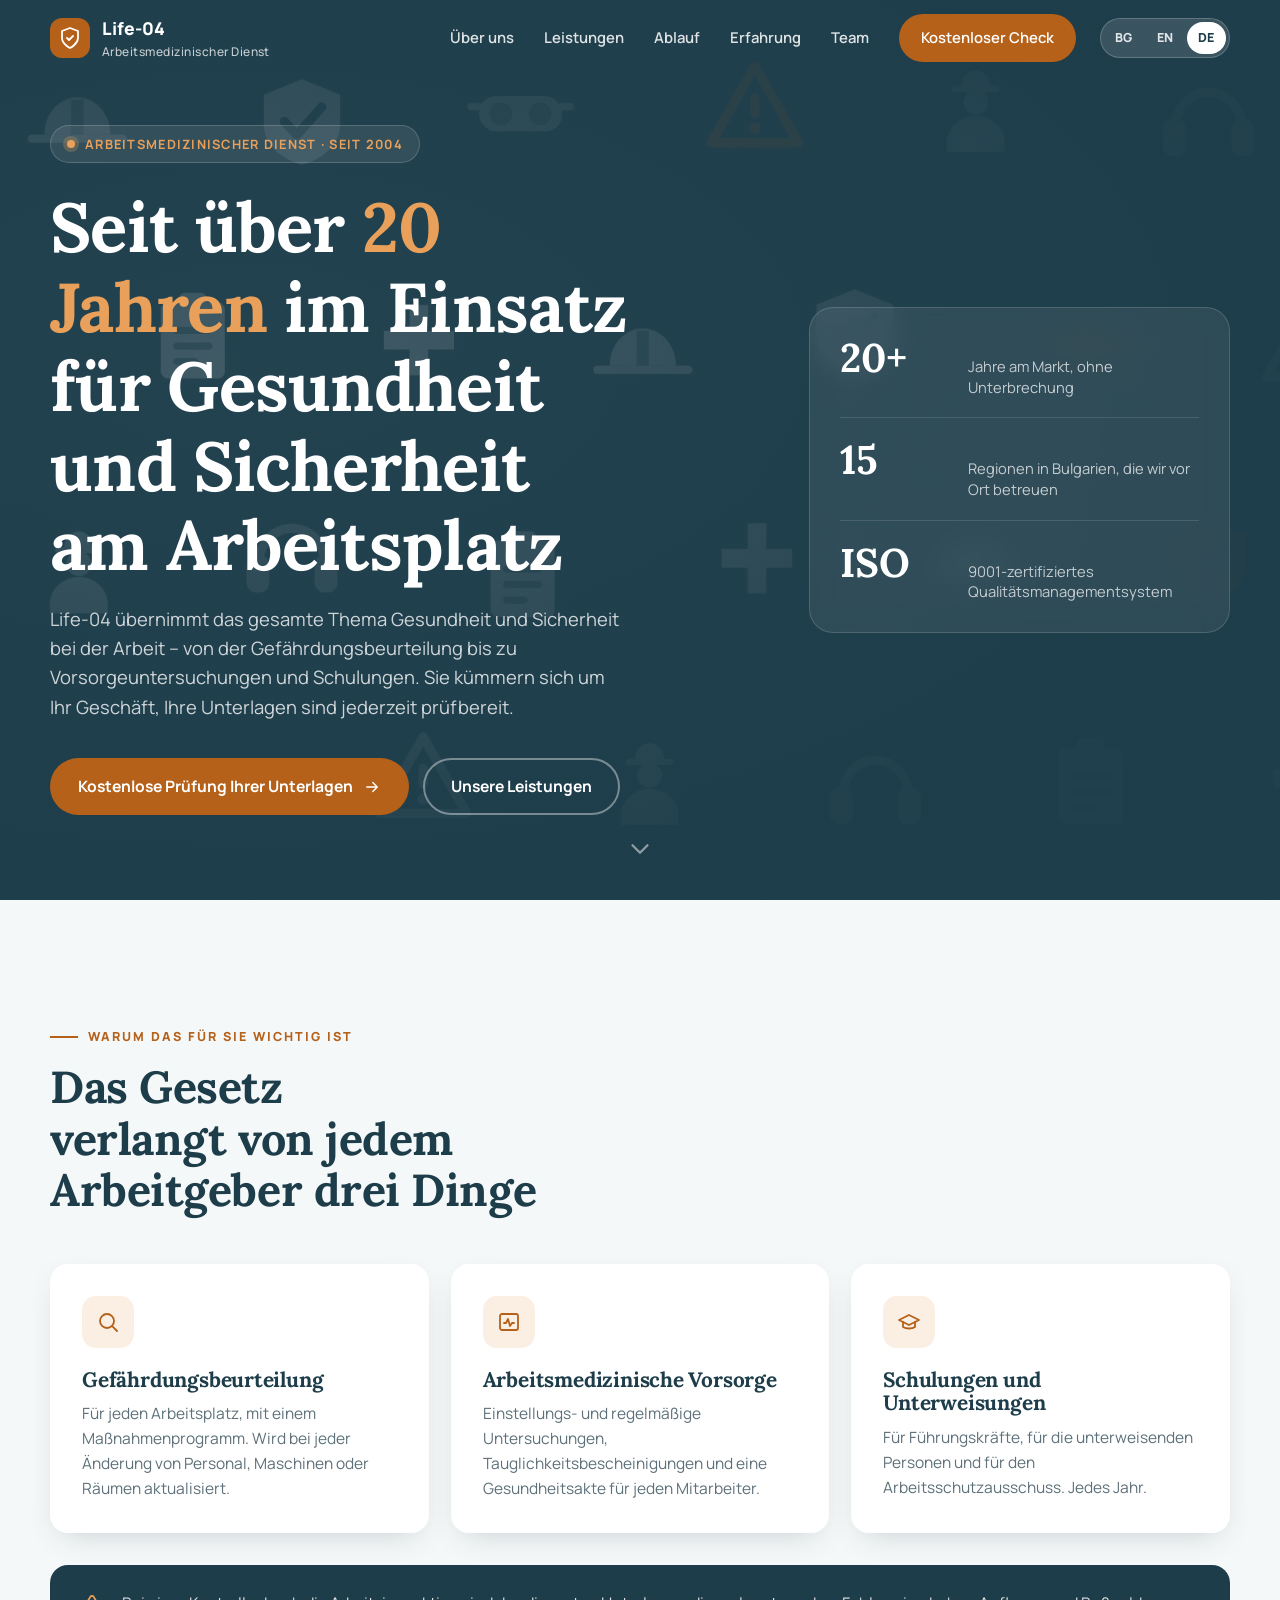
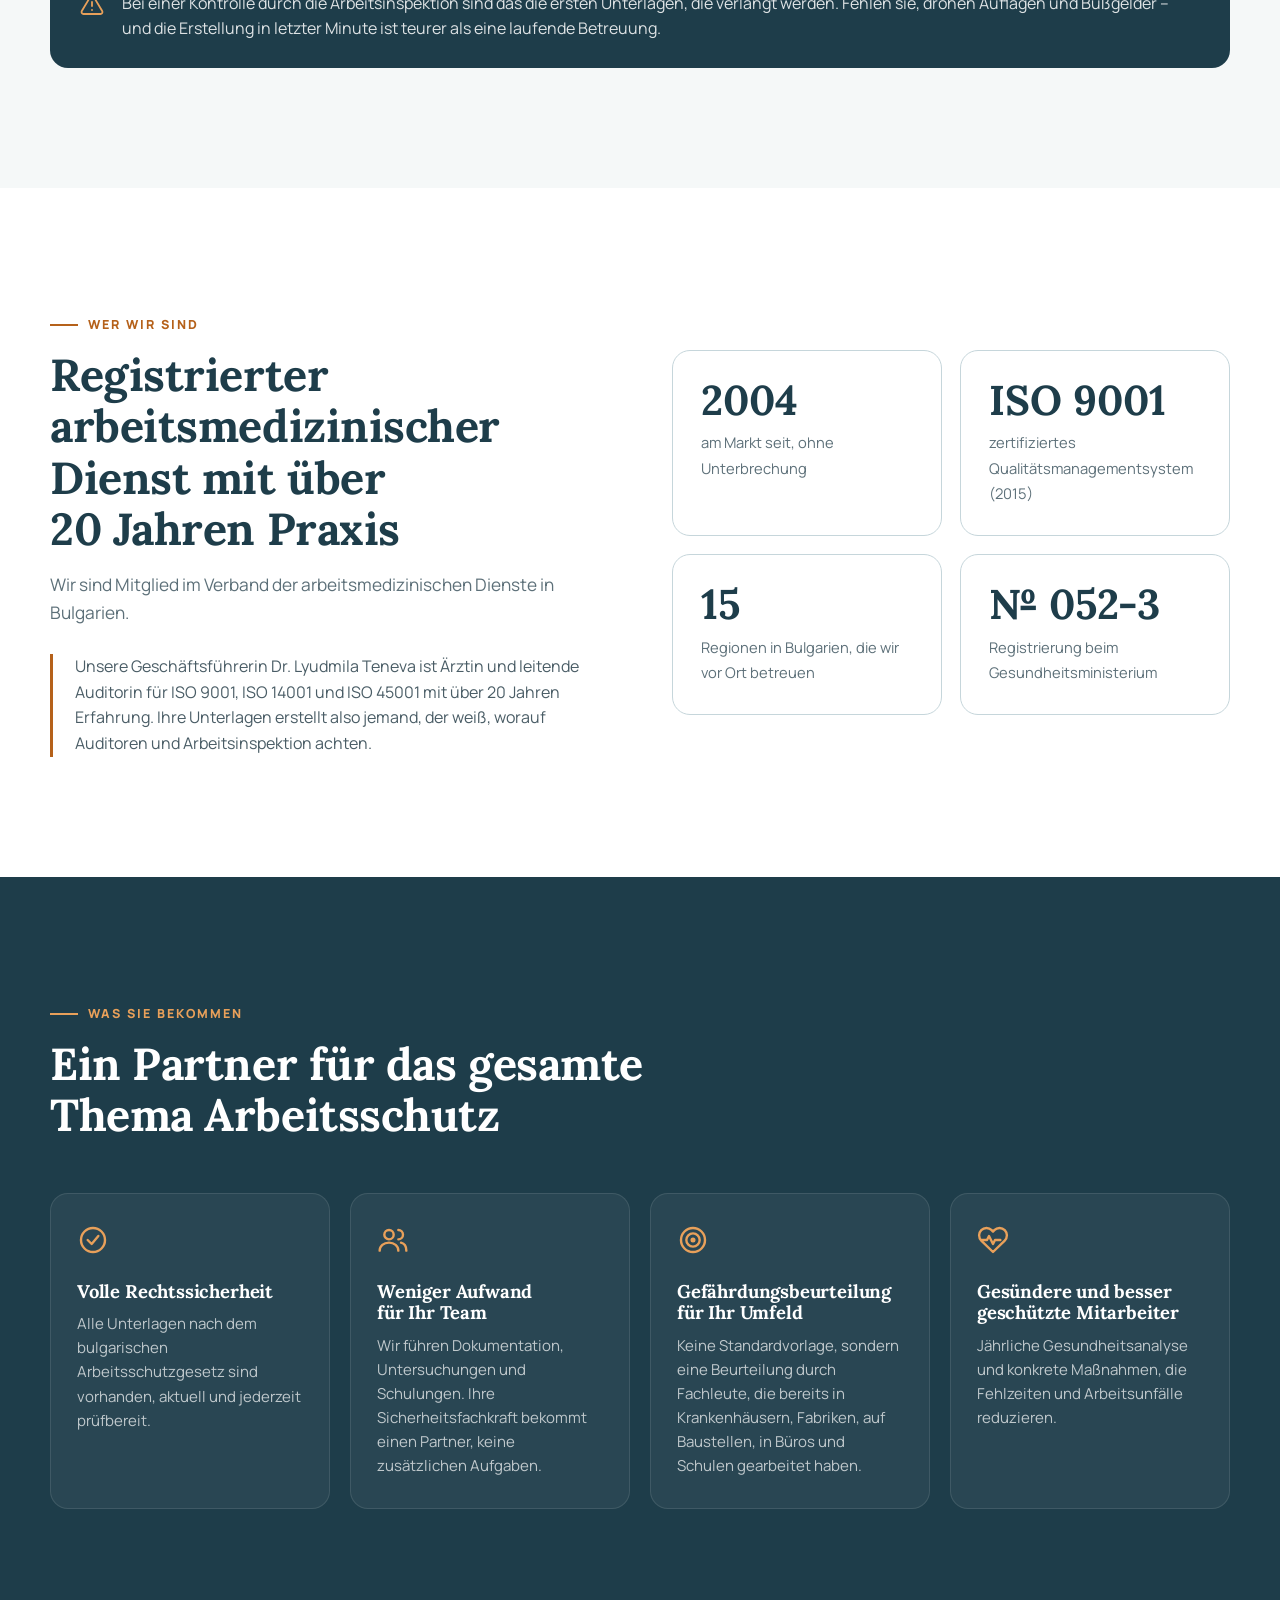
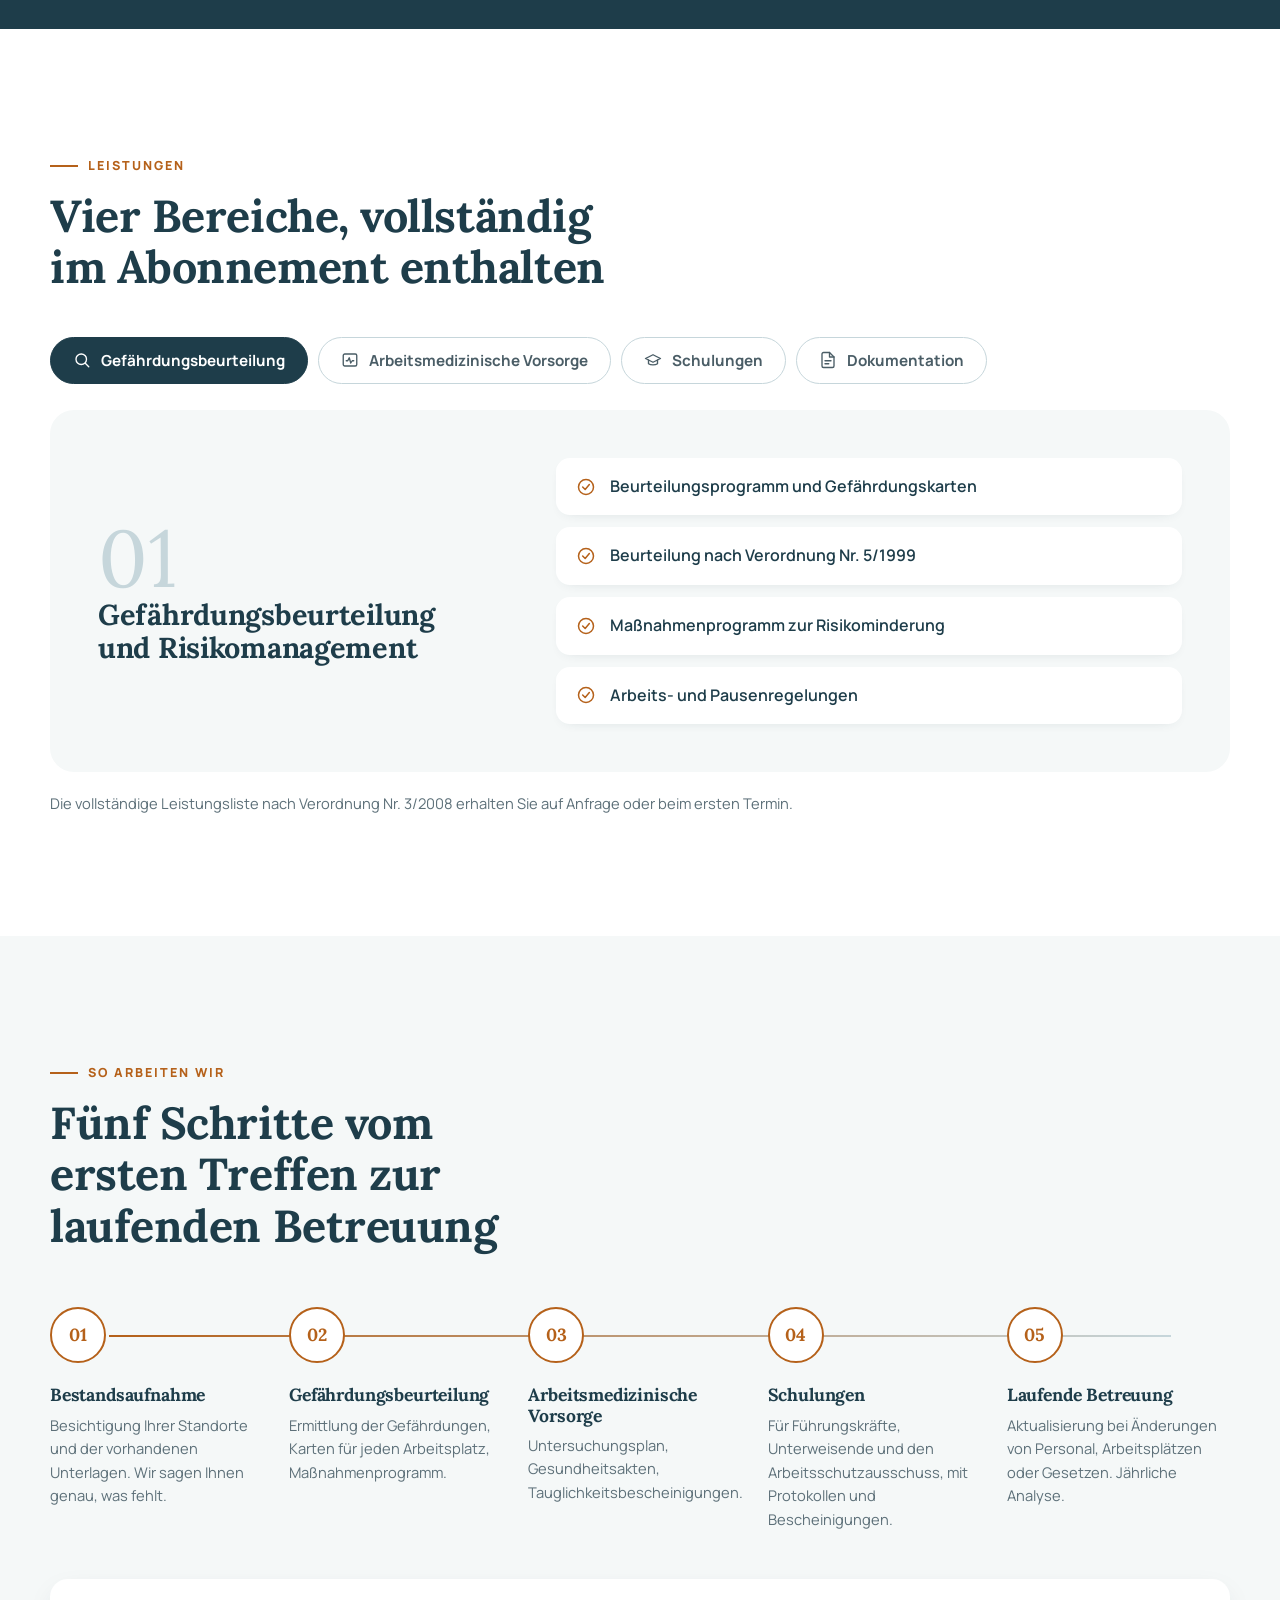
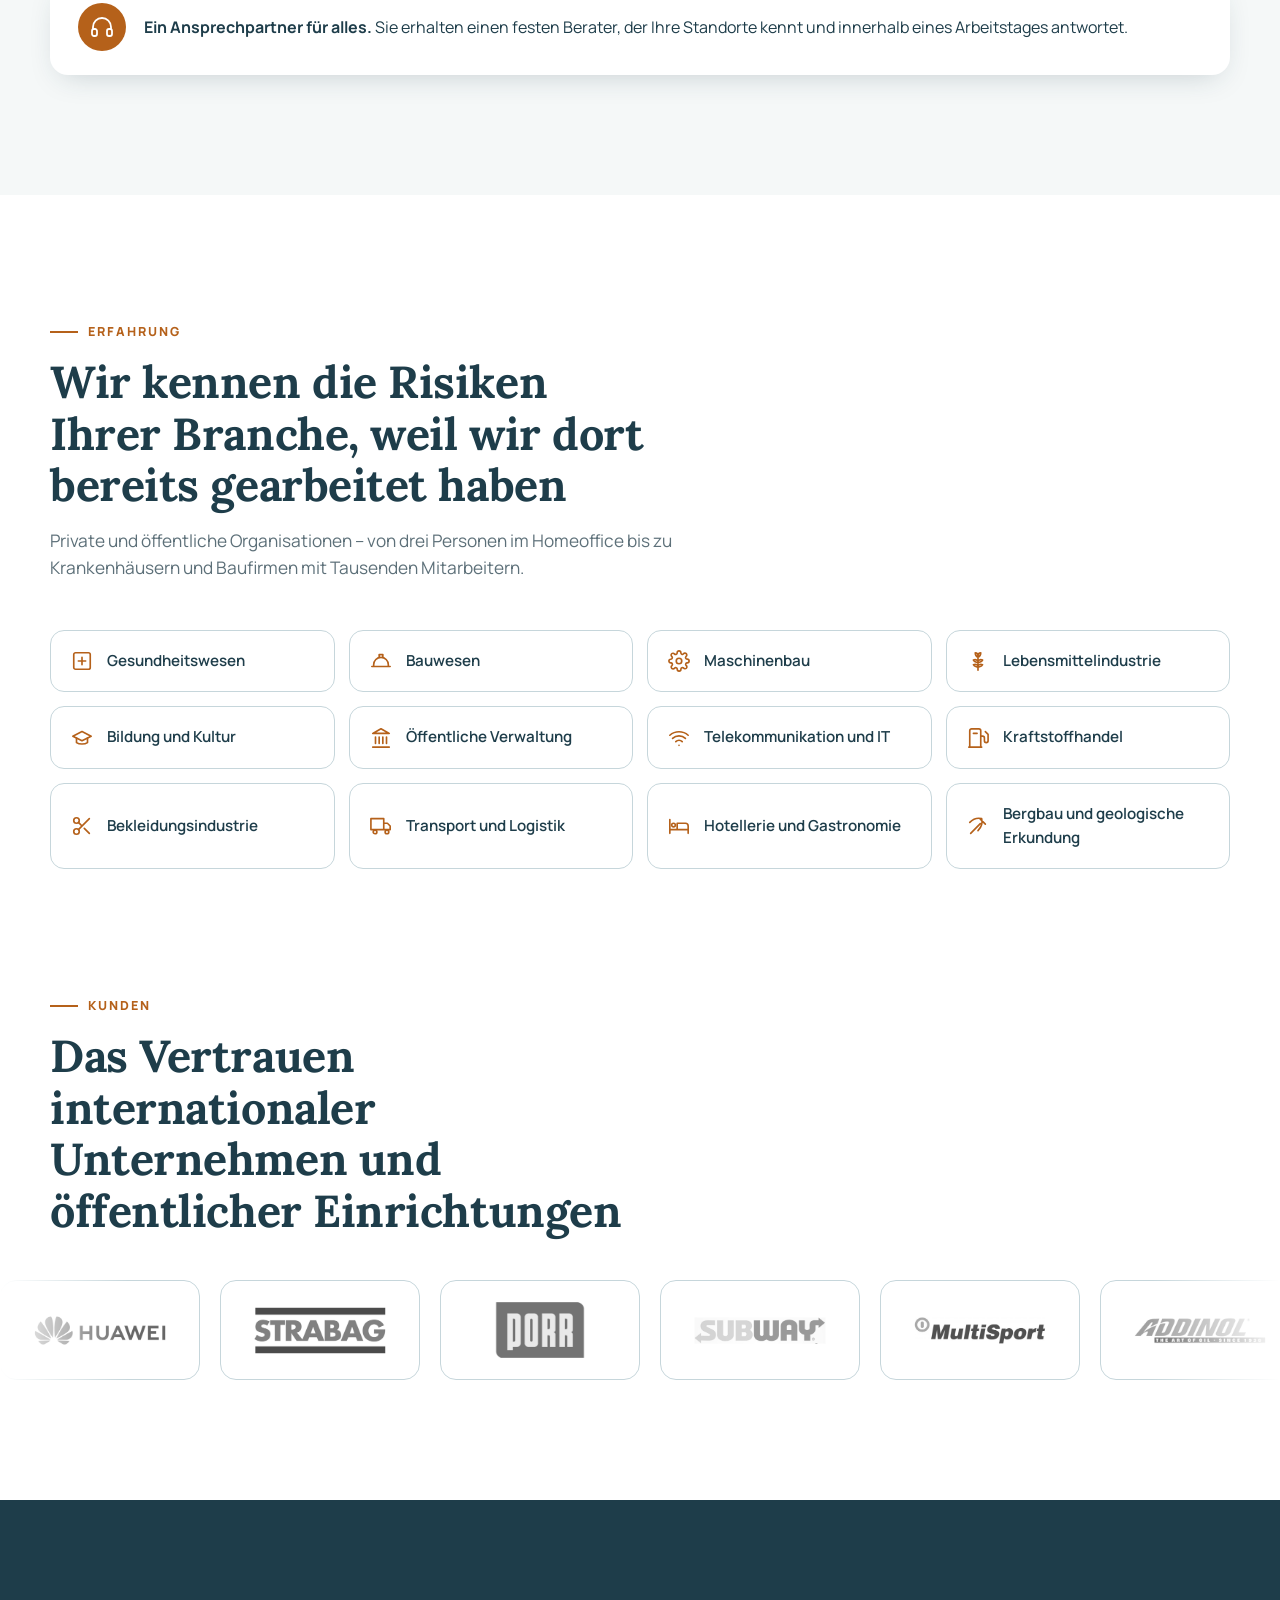
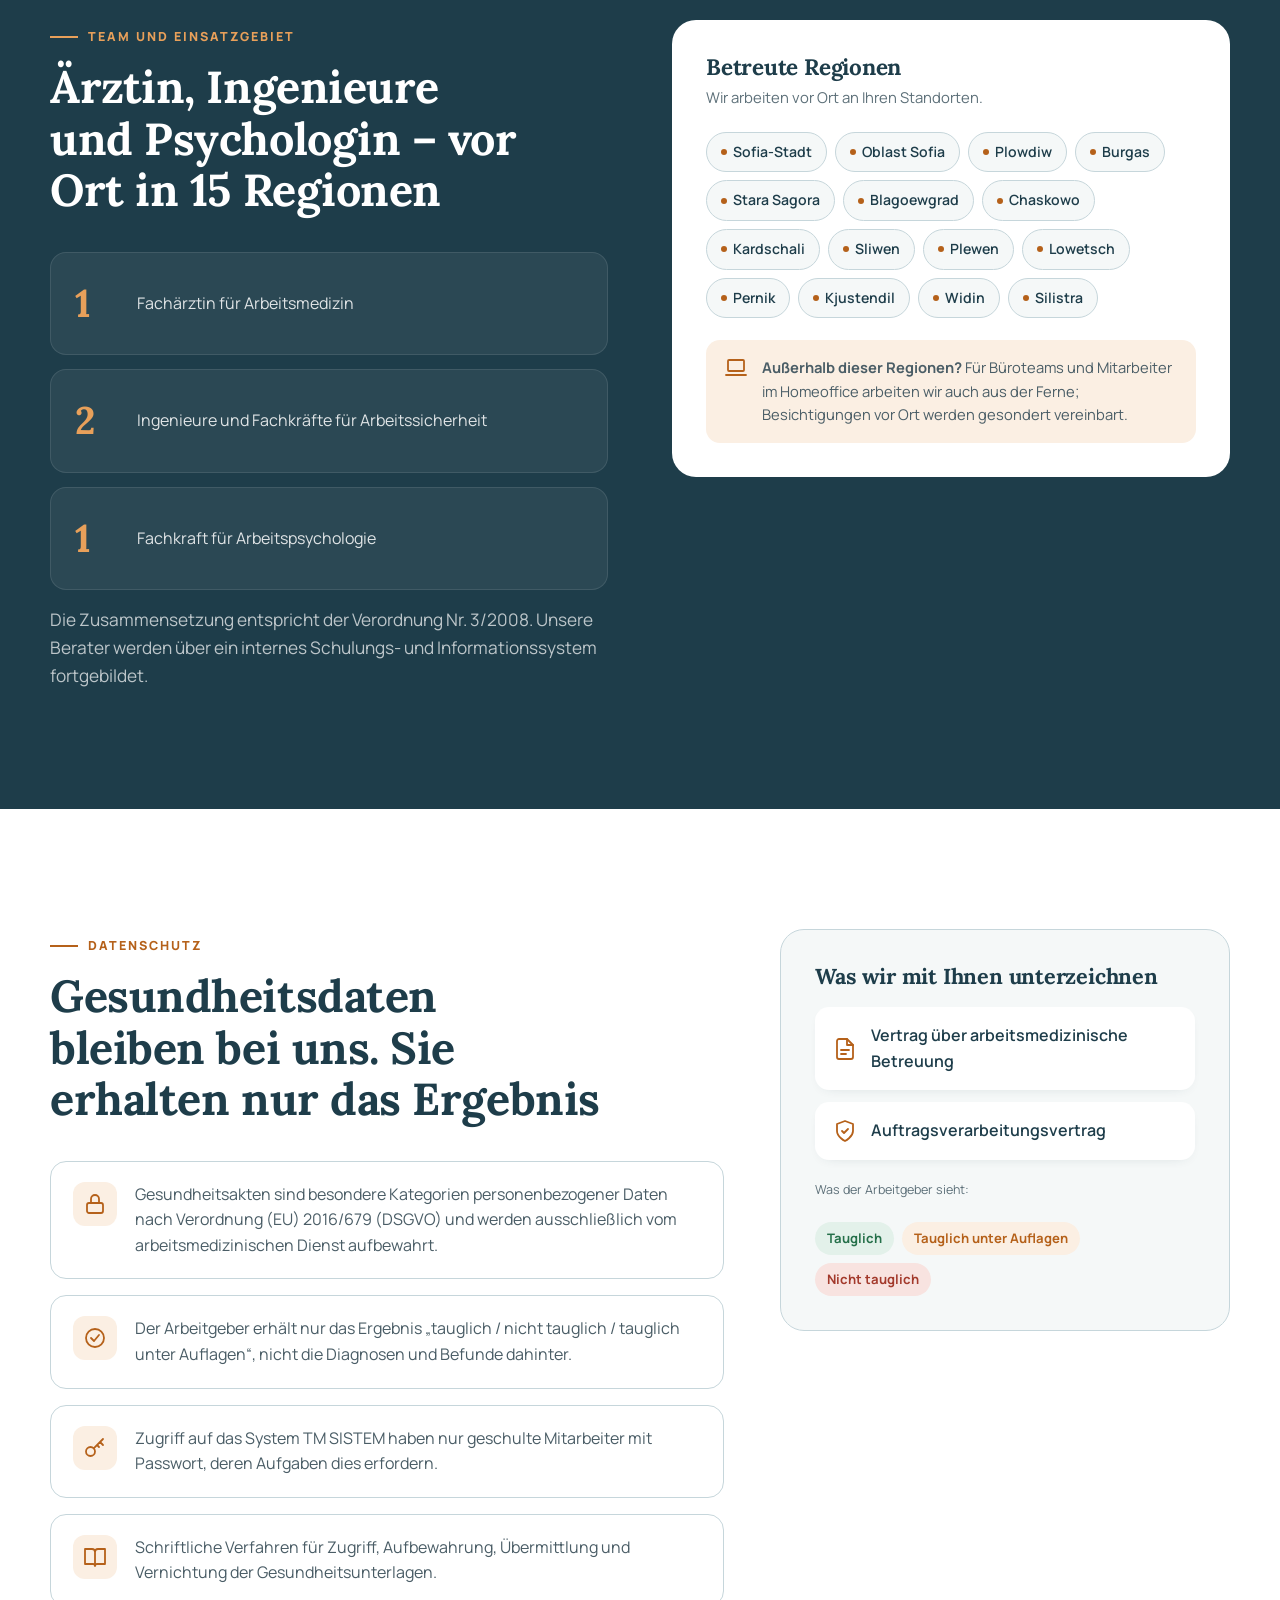
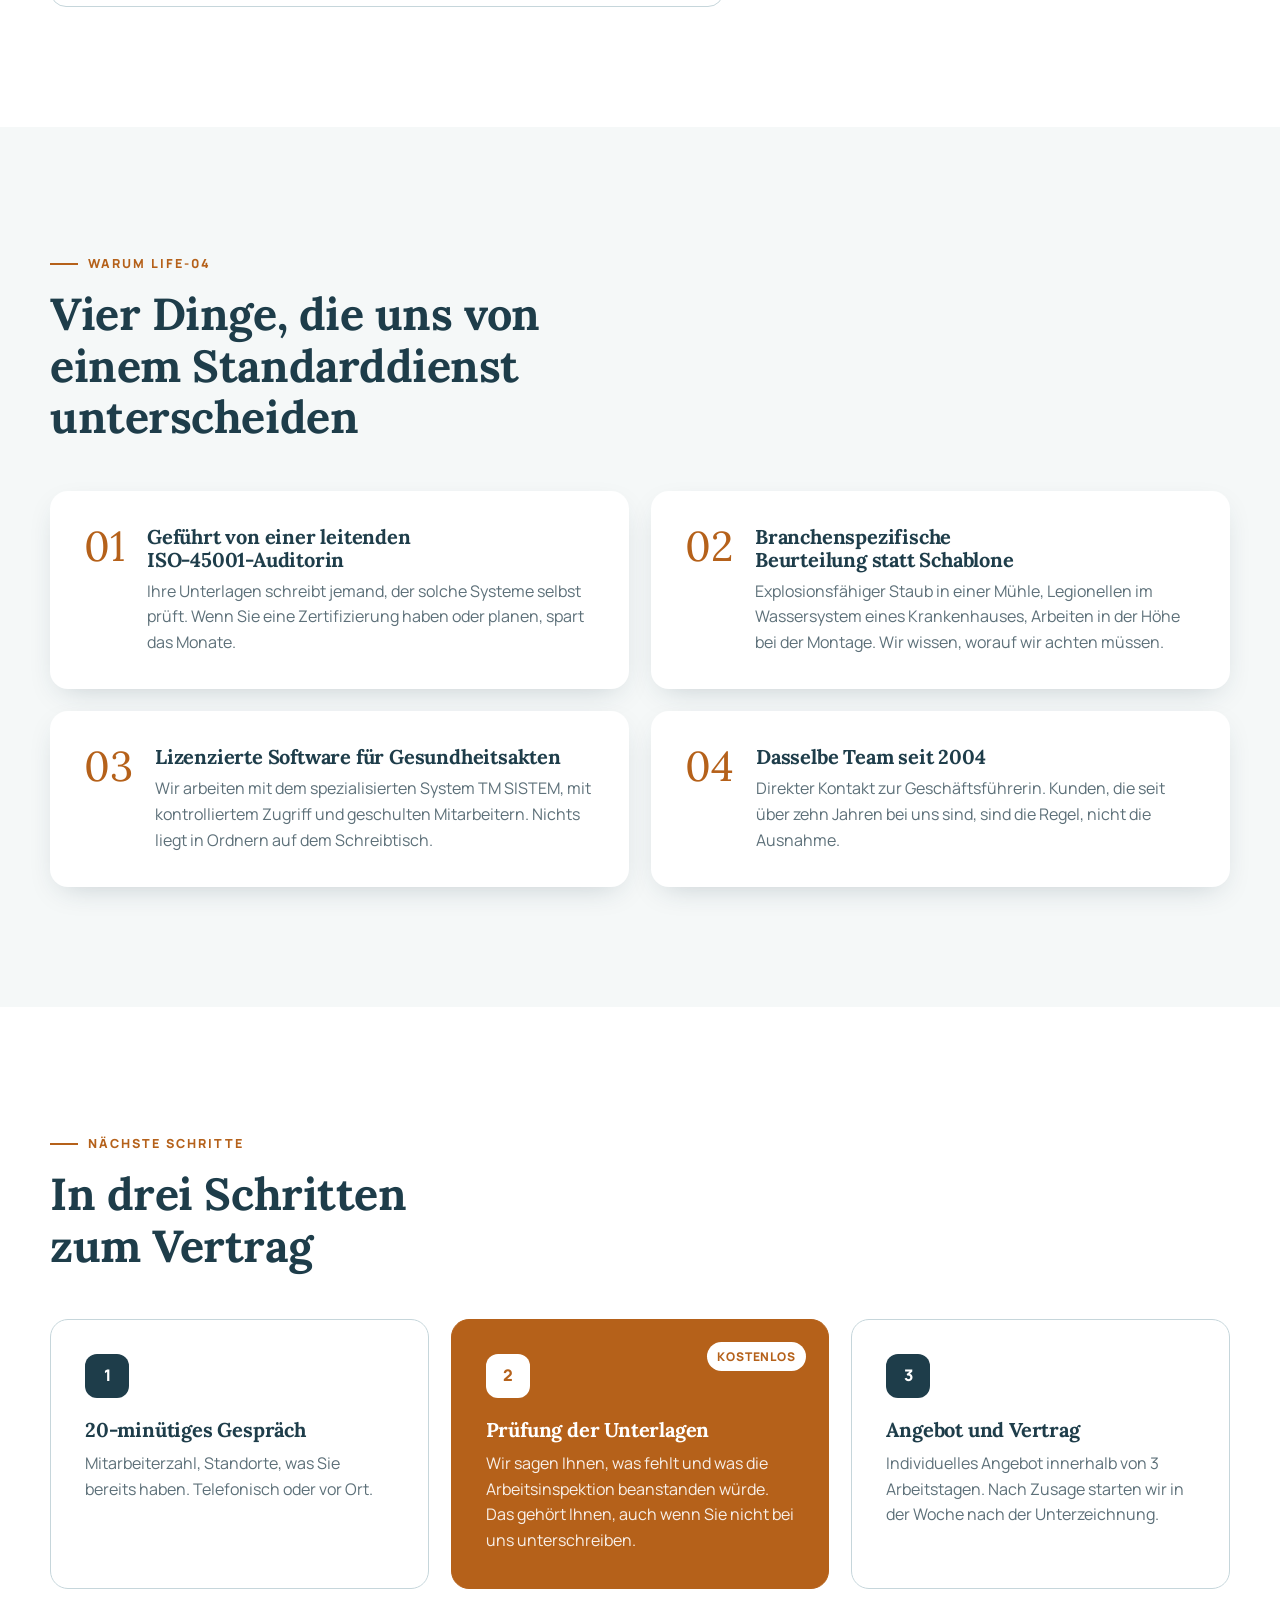
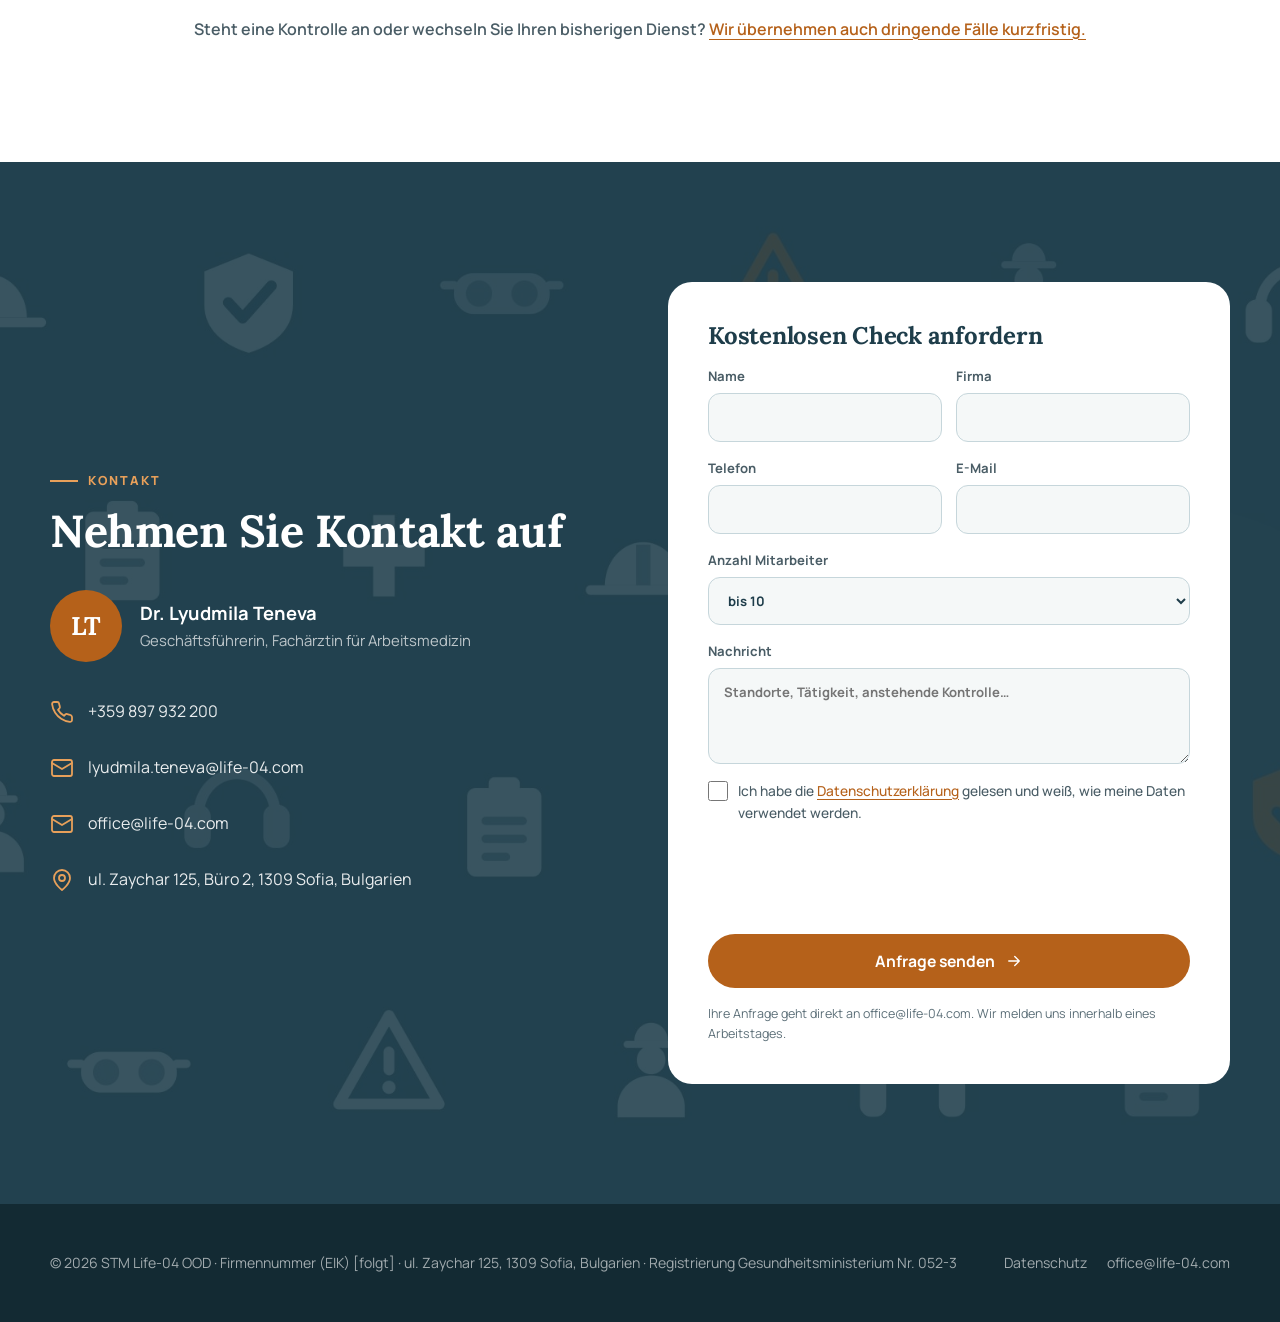
==== commit 40e253a0: "Prepare website for public launch - GitHub Pages workflow that publishes website/ on every push to m" ====
--- a/website/de.html
+++ b/website/de.html
@@ -8,9 +8,8 @@
 <link rel="alternate" hreflang="bg" href="index.html">
 <link rel="alternate" hreflang="en" href="en.html">
 <link rel="alternate" hreflang="de" href="de.html">
-<link rel="preconnect" href="https://fonts.googleapis.com">
-<link rel="preconnect" href="https://fonts.gstatic.com" crossorigin>
-<link href="https://fonts.googleapis.com/css2?family=Lora:wght@500;600;700&family=Manrope:wght@400;500;600;700;800&display=swap" rel="stylesheet">
+<link rel="preload" href="assets/fonts/manrope-cyrillic-wght-normal.woff2" as="font" type="font/woff2" crossorigin>
+<link rel="stylesheet" href="assets/fonts.css">
 <style>
 :root{
   --ink:#1E3D4A; --ink-2:#2B5363; --slate:#4A5D66; --muted:#5D7079;
@@ -246,6 +245,9 @@
 textarea{min-height:96px;resize:vertical}
 form .btn{justify-content:center}
 .fine{font-size:.78rem;color:var(--muted)}
+.consent{display:flex;gap:10px;align-items:flex-start;font-weight:500;font-size:.86rem;color:var(--slate);cursor:pointer}
+.consent input{width:20px;height:20px;flex:none;margin-top:1px;accent-color:var(--accent);padding:0}
+.consent a{color:var(--accent);text-decoration:underline;text-underline-offset:3px}
 .h-captcha{min-height:78px}
 .hp{position:absolute;left:-9999px;width:1px;height:1px;opacity:0}
 .form-status{padding:14px 16px;border-radius:12px;font-weight:600;font-size:.93rem}
@@ -256,6 +258,8 @@
 footer{background:#132A33;color:rgba(255,255,255,.6);padding:36px 0;font-size:.88rem}
 footer .wrap{display:flex;justify-content:space-between;align-items:center;gap:16px;flex-wrap:wrap}
 footer a{padding-block:12px}
+footer a:hover{color:#fff}
+.foot-links{display:flex;gap:20px;flex-wrap:wrap}
 
 /* reveal */
 .reveal{opacity:0;transform:translateY(24px);transition:opacity .7s ease,transform .7s ease}
@@ -669,6 +673,7 @@
         </select>
       </label>
       <label>Nachricht<textarea name="Nachricht" id="f-msg" maxlength="2000" placeholder="Standorte, Tätigkeit, anstehende Kontrolle…"></textarea></label>
+      <label class="consent"><input type="checkbox" id="f-consent" required> <span>Ich habe die <a href="privacy-de.html" target="_blank" rel="noopener">Datenschutzerklärung</a> gelesen und weiß, wie meine Daten verwendet werden.</span></label>
       <input type="text" name="_honey" class="hp" tabindex="-1" autocomplete="off" aria-hidden="true">
       <div class="h-captcha" data-captcha="true" data-hl="de" id="captcha"></div>
       <button class="btn btn-primary" type="submit" id="send">Anfrage senden <svg class="i" style="width:18px;height:18px"><use href="#i-arrow"/></svg></button>
@@ -681,8 +686,8 @@
 
 <footer>
   <div class="wrap">
-    <span>© <span id="y">2026</span> STM Life-04 OOD · Registrierung Gesundheitsministerium Nr. 052-3</span>
-    <a href="mailto:office@life-04.com">office@life-04.com</a>
+    <span>© <span id="y">2026</span> STM Life-04 OOD · Firmennummer (EIK) [folgt] · ul. Zaychar 125, 1309 Sofia, Bulgarien · Registrierung Gesundheitsministerium Nr. 052-3</span>
+    <span class="foot-links"><a href="privacy-de.html">Datenschutz</a><a href="mailto:office@life-04.com">office@life-04.com</a></span>
   </div>
 </footer>
 
--- a/website/assets/fonts.css
+++ b/website/assets/fonts.css
@@ -0,0 +1,49 @@
+/* Self-hosted fonts (SIL Open Font License) – no requests to Google */
+@font-face {
+  font-family: 'Lora';
+  font-style: normal;
+  font-display: swap;
+  font-weight: 400 700;
+  src: url(fonts/lora-cyrillic-wght-normal.woff2) format('woff2-variations');
+  unicode-range: U+0301,U+0400-045F,U+0490-0491,U+04B0-04B1,U+2116;
+}
+@font-face {
+  font-family: 'Lora';
+  font-style: normal;
+  font-display: swap;
+  font-weight: 400 700;
+  src: url(fonts/lora-latin-ext-wght-normal.woff2) format('woff2-variations');
+  unicode-range: U+0100-02AF,U+0304,U+0308,U+0329,U+1E00-1E9F,U+1EF2-1EFF,U+2020,U+20A0-20AB,U+20AD-20C0,U+2113,U+2C60-2C7F,U+A720-A7FF;
+}
+@font-face {
+  font-family: 'Lora';
+  font-style: normal;
+  font-display: swap;
+  font-weight: 400 700;
+  src: url(fonts/lora-latin-wght-normal.woff2) format('woff2-variations');
+  unicode-range: U+0000-00FF,U+0131,U+0152-0153,U+02BB-02BC,U+02C6,U+02DA,U+02DC,U+0304,U+0308,U+0329,U+2000-206F,U+2074,U+20AC,U+2122,U+2191,U+2193,U+2212,U+2215,U+FEFF,U+FFFD;
+}
+@font-face {
+  font-family: 'Manrope';
+  font-style: normal;
+  font-display: swap;
+  font-weight: 200 800;
+  src: url(fonts/manrope-cyrillic-wght-normal.woff2) format('woff2-variations');
+  unicode-range: U+0301,U+0400-045F,U+0490-0491,U+04B0-04B1,U+2116;
+}
+@font-face {
+  font-family: 'Manrope';
+  font-style: normal;
+  font-display: swap;
+  font-weight: 200 800;
+  src: url(fonts/manrope-latin-ext-wght-normal.woff2) format('woff2-variations');
+  unicode-range: U+0100-02AF,U+0304,U+0308,U+0329,U+1E00-1E9F,U+1EF2-1EFF,U+2020,U+20A0-20AB,U+20AD-20C0,U+2113,U+2C60-2C7F,U+A720-A7FF;
+}
+@font-face {
+  font-family: 'Manrope';
+  font-style: normal;
+  font-display: swap;
+  font-weight: 200 800;
+  src: url(fonts/manrope-latin-wght-normal.woff2) format('woff2-variations');
+  unicode-range: U+0000-00FF,U+0131,U+0152-0153,U+02BB-02BC,U+02C6,U+02DA,U+02DC,U+0304,U+0308,U+0329,U+2000-206F,U+2074,U+20AC,U+2122,U+2191,U+2193,U+2212,U+2215,U+FEFF,U+FFFD;
+}
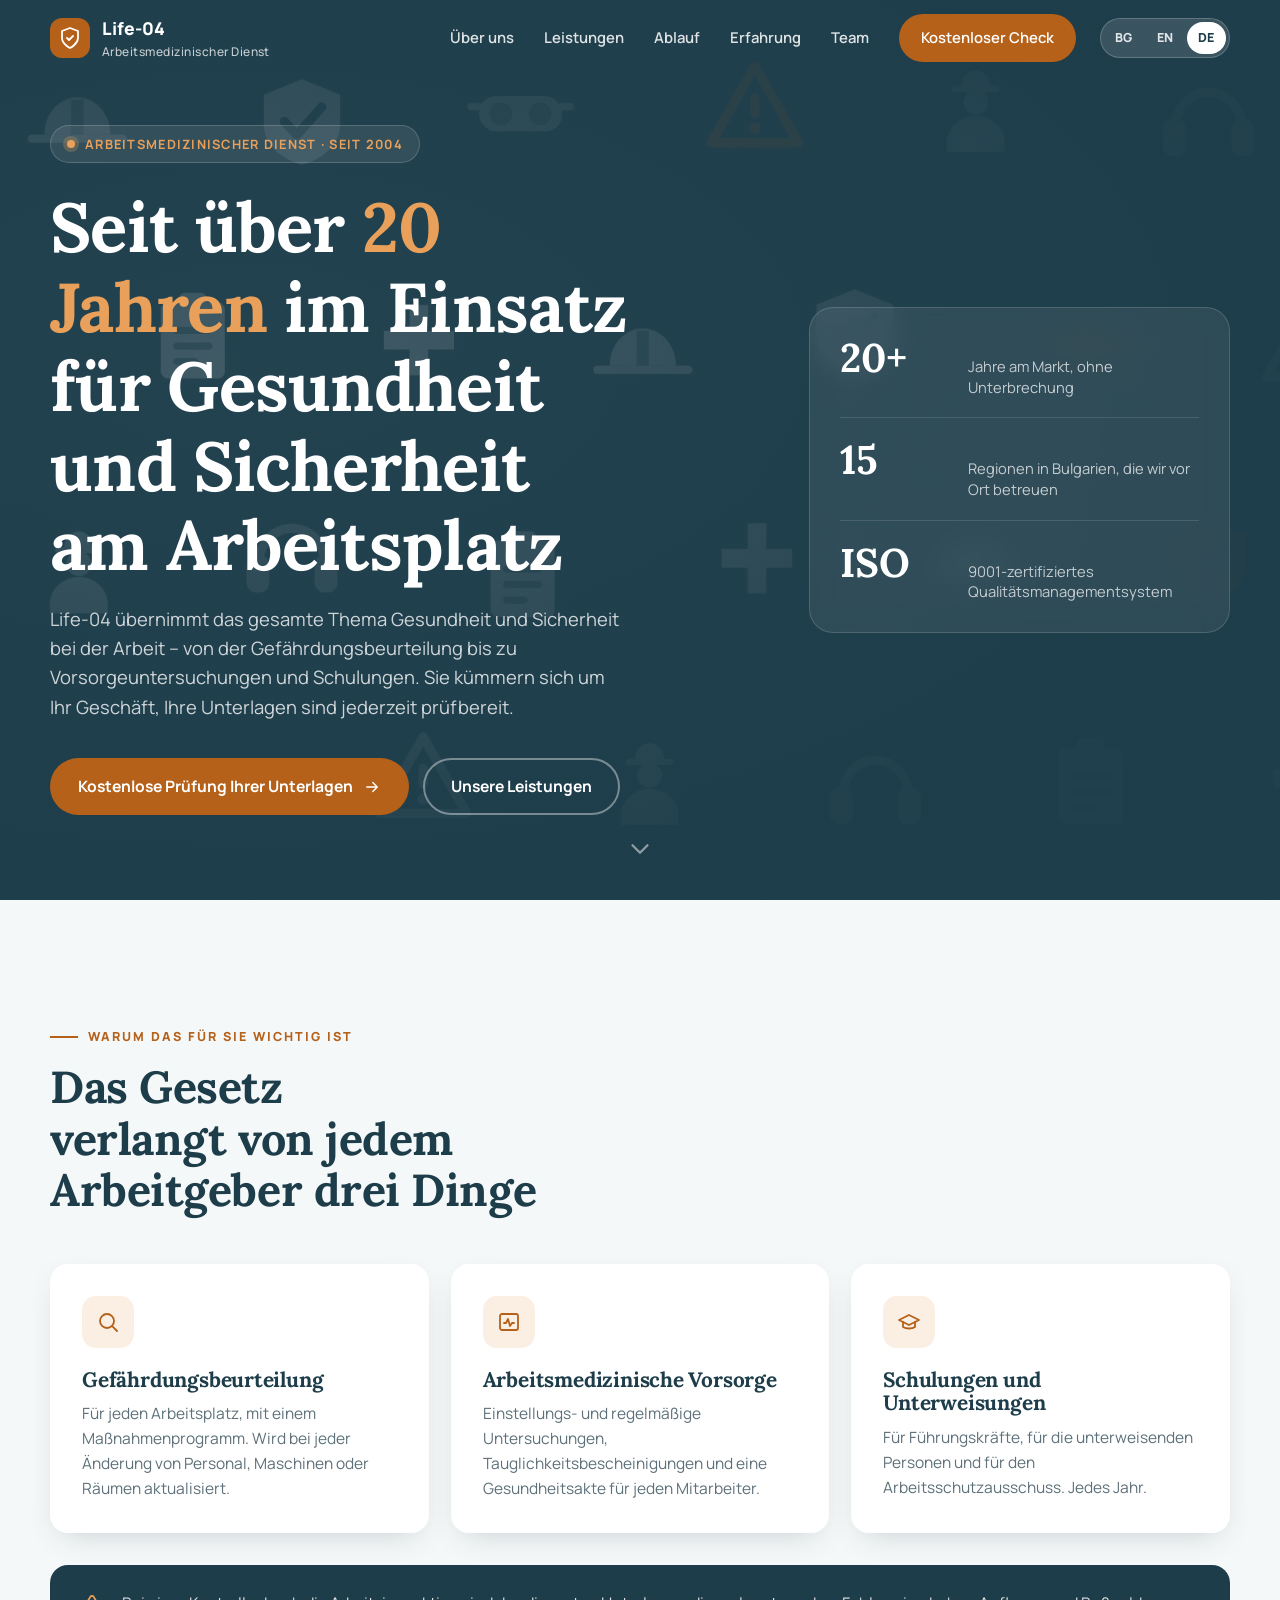
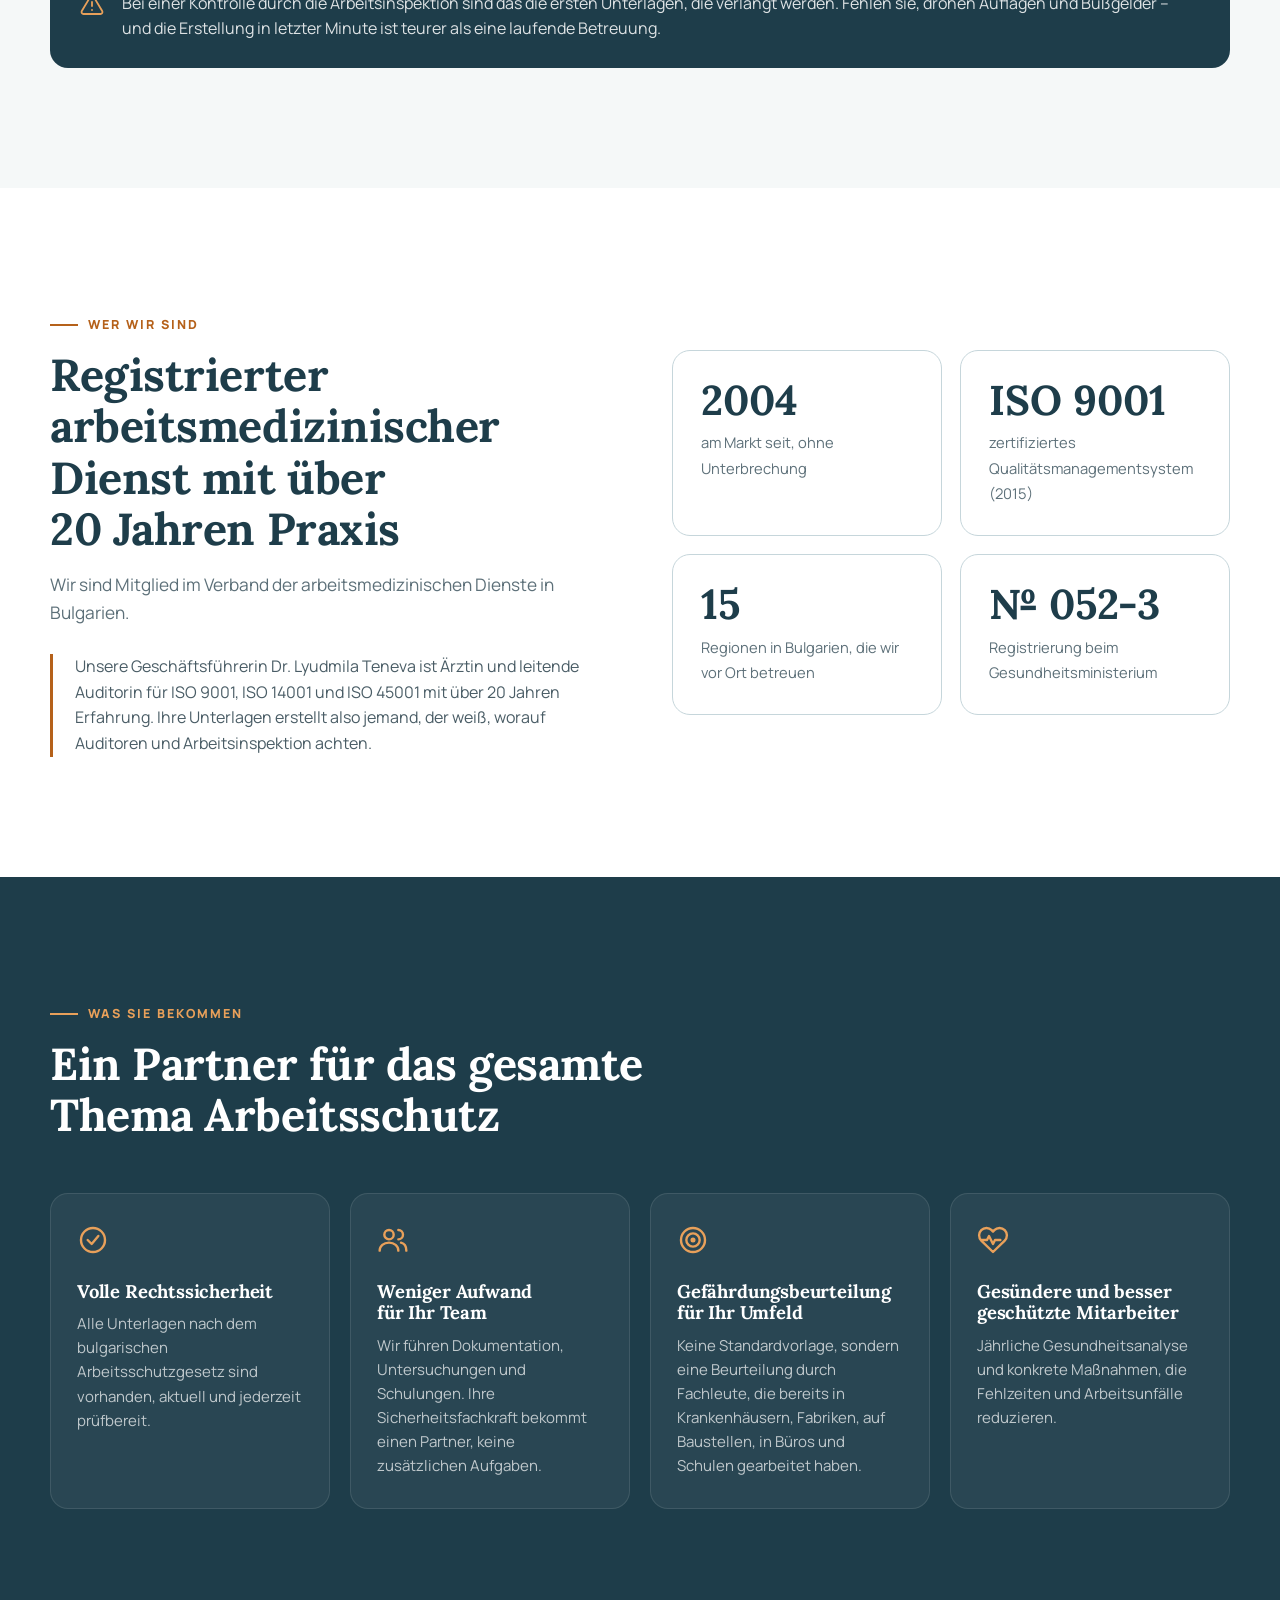
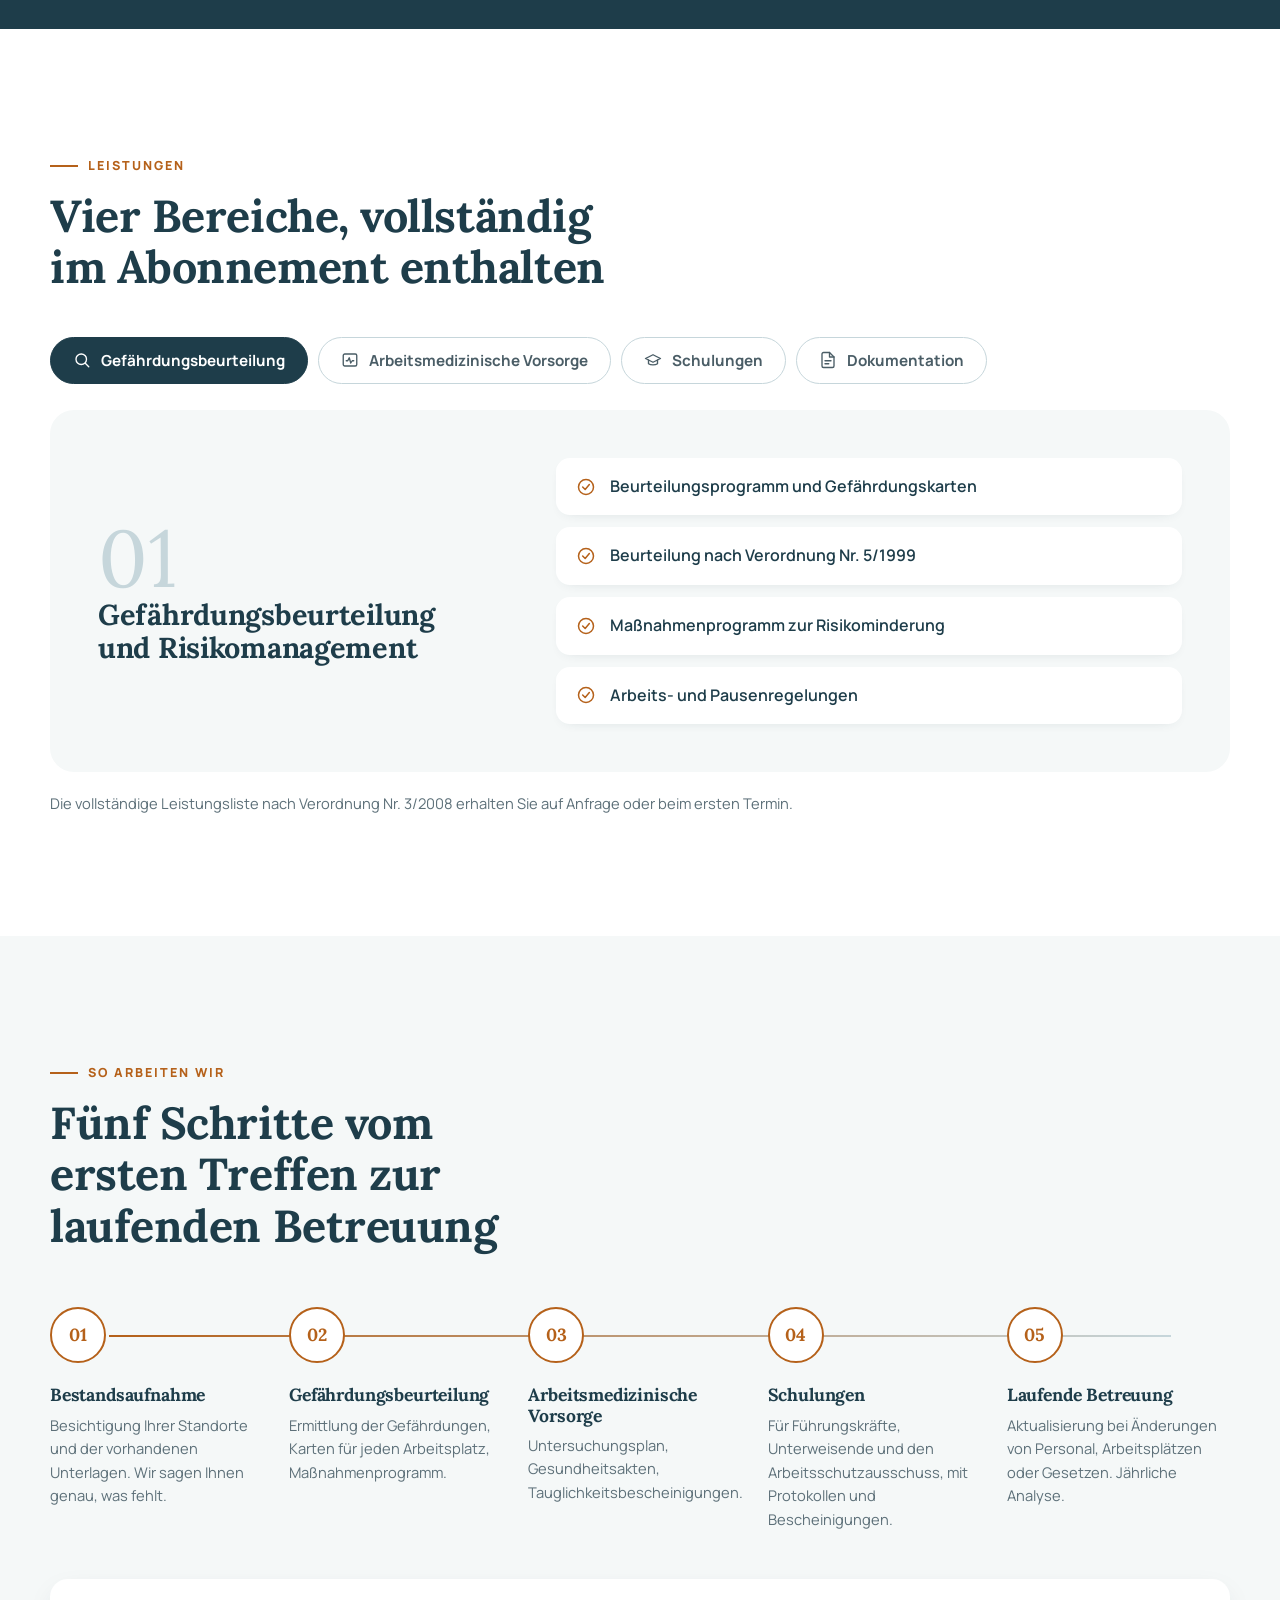
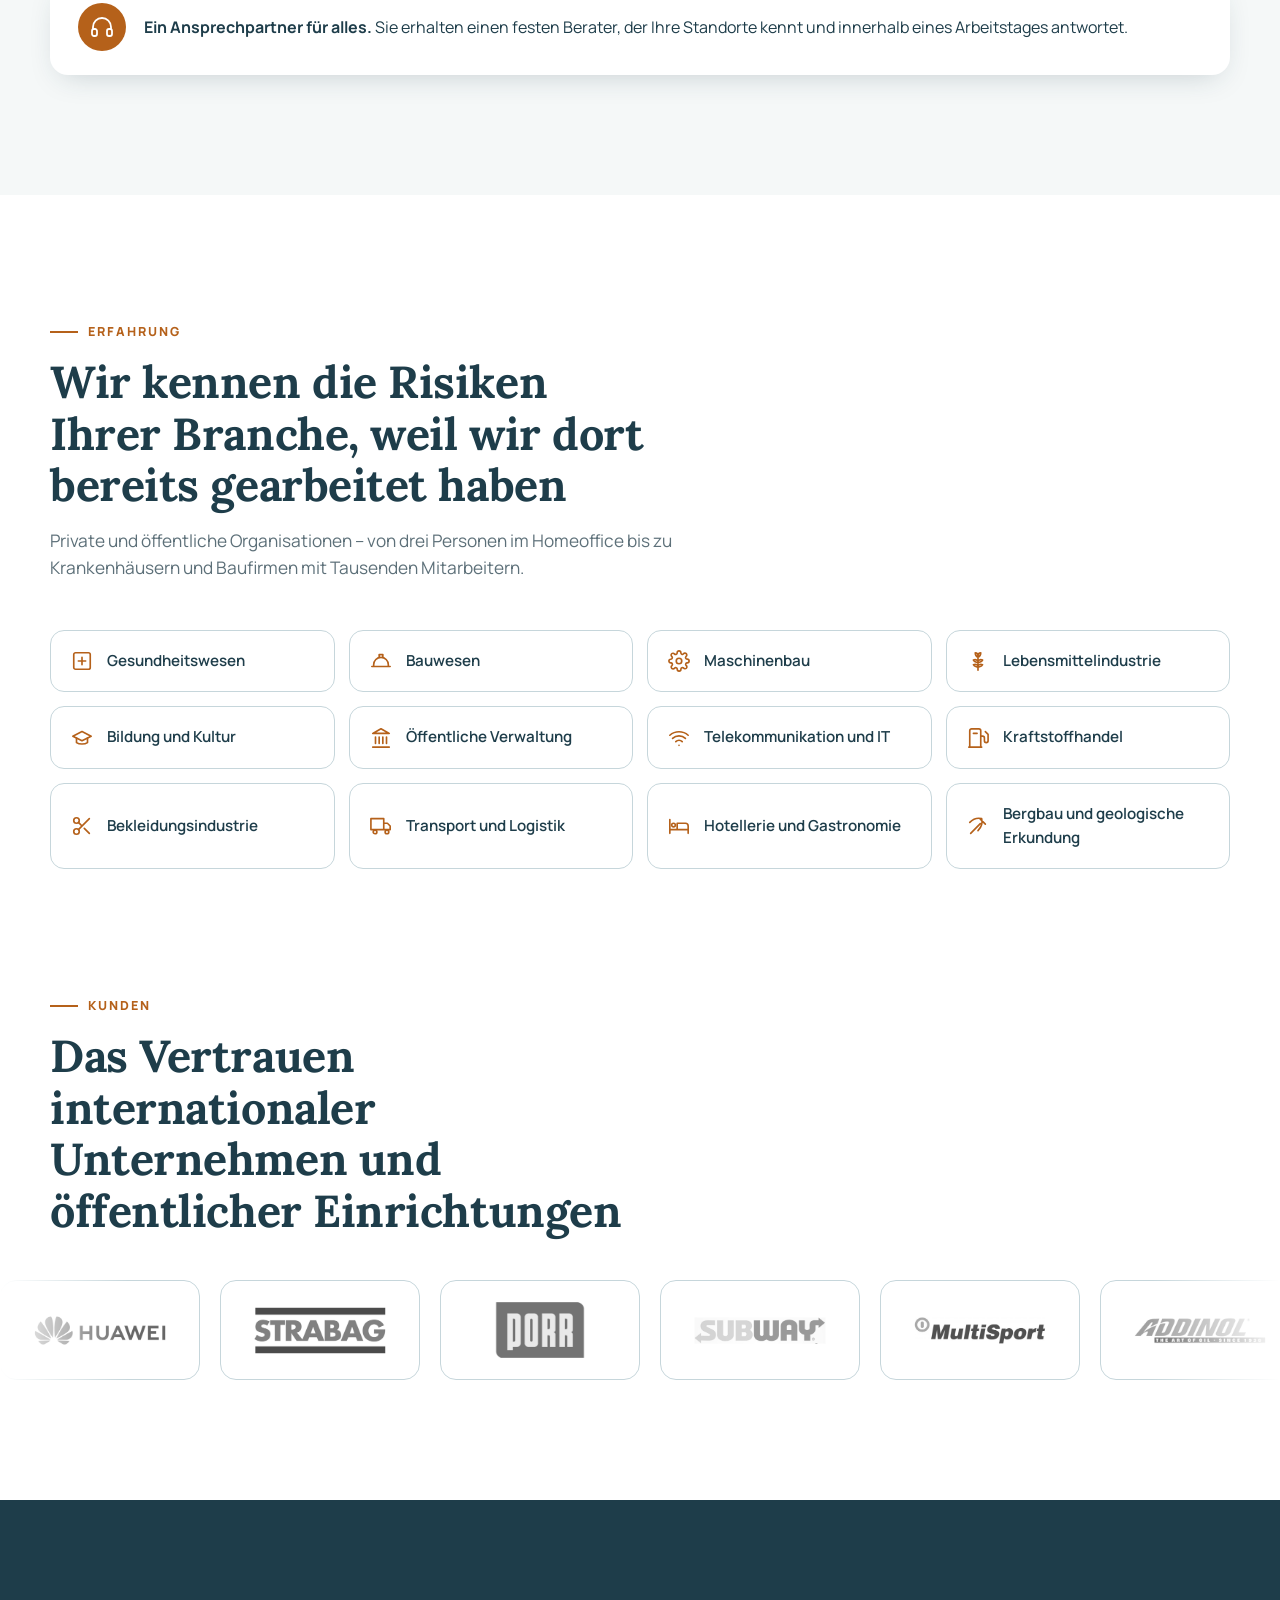
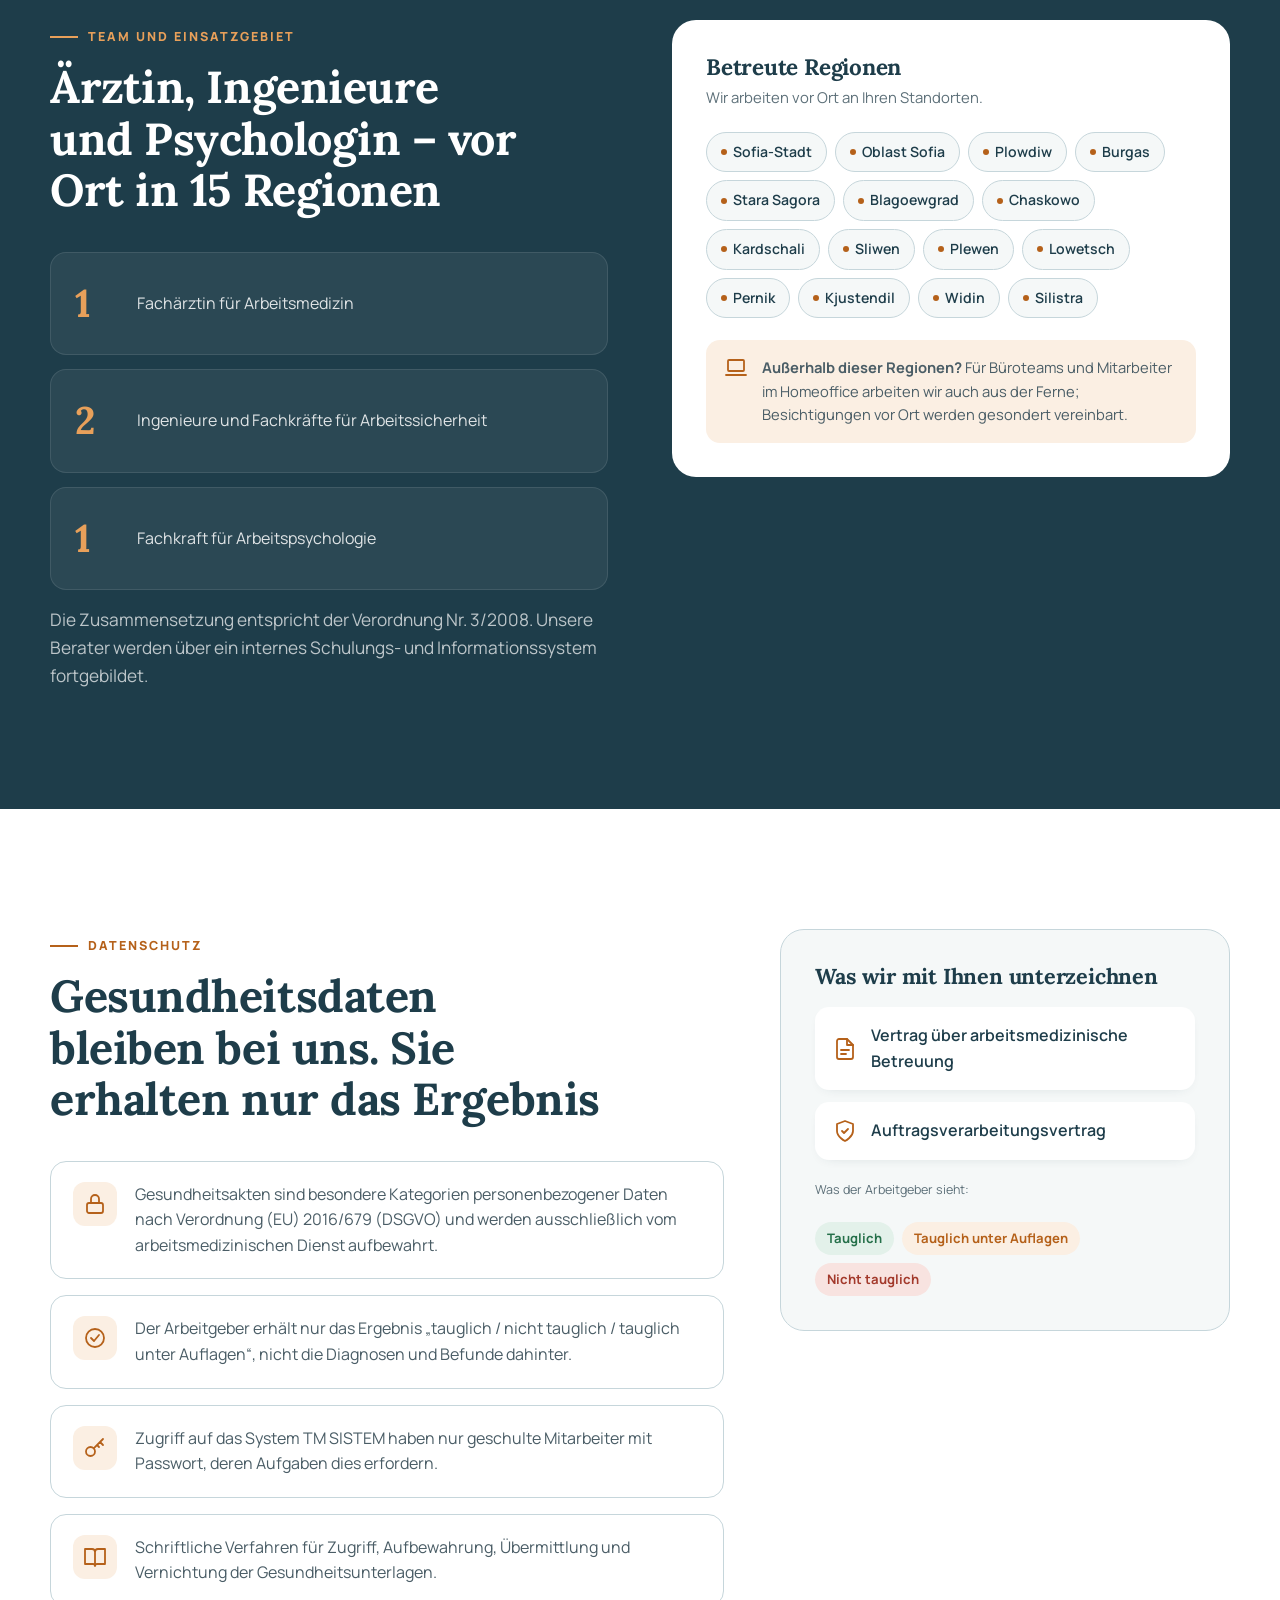
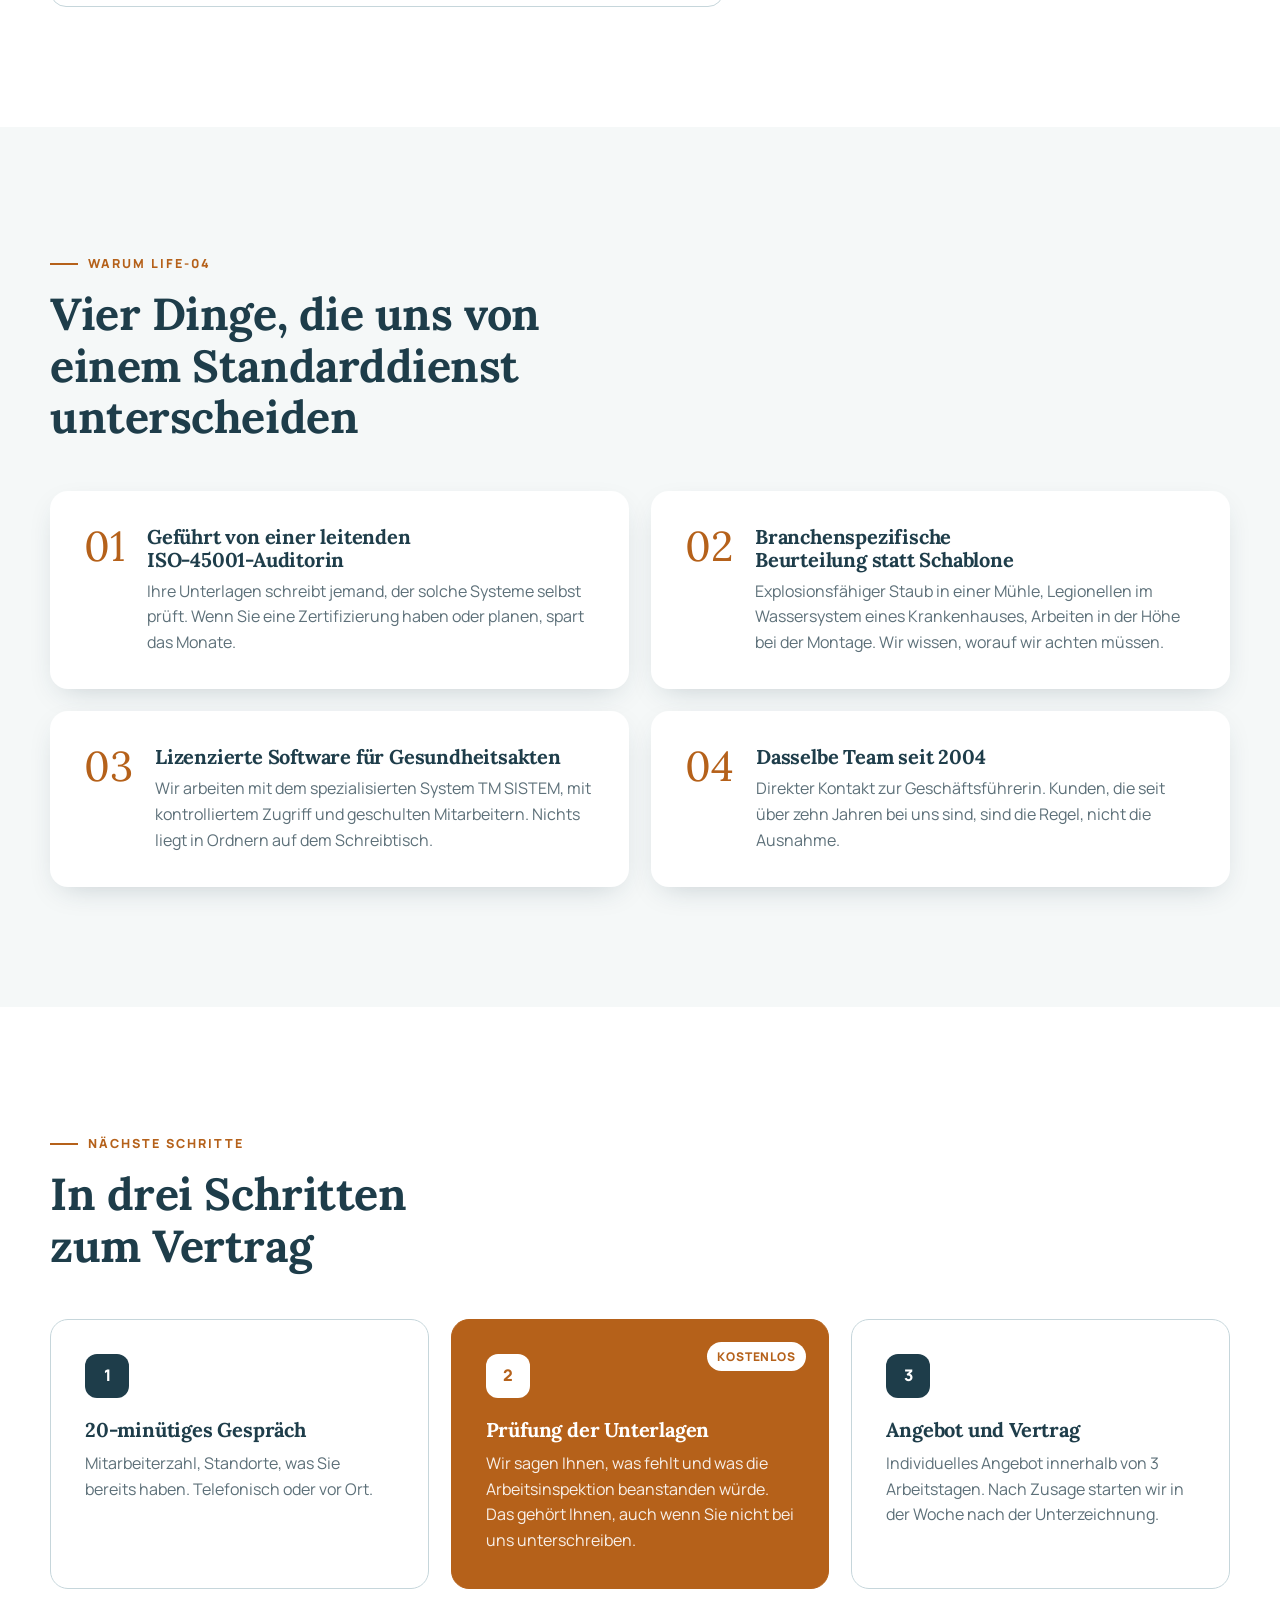
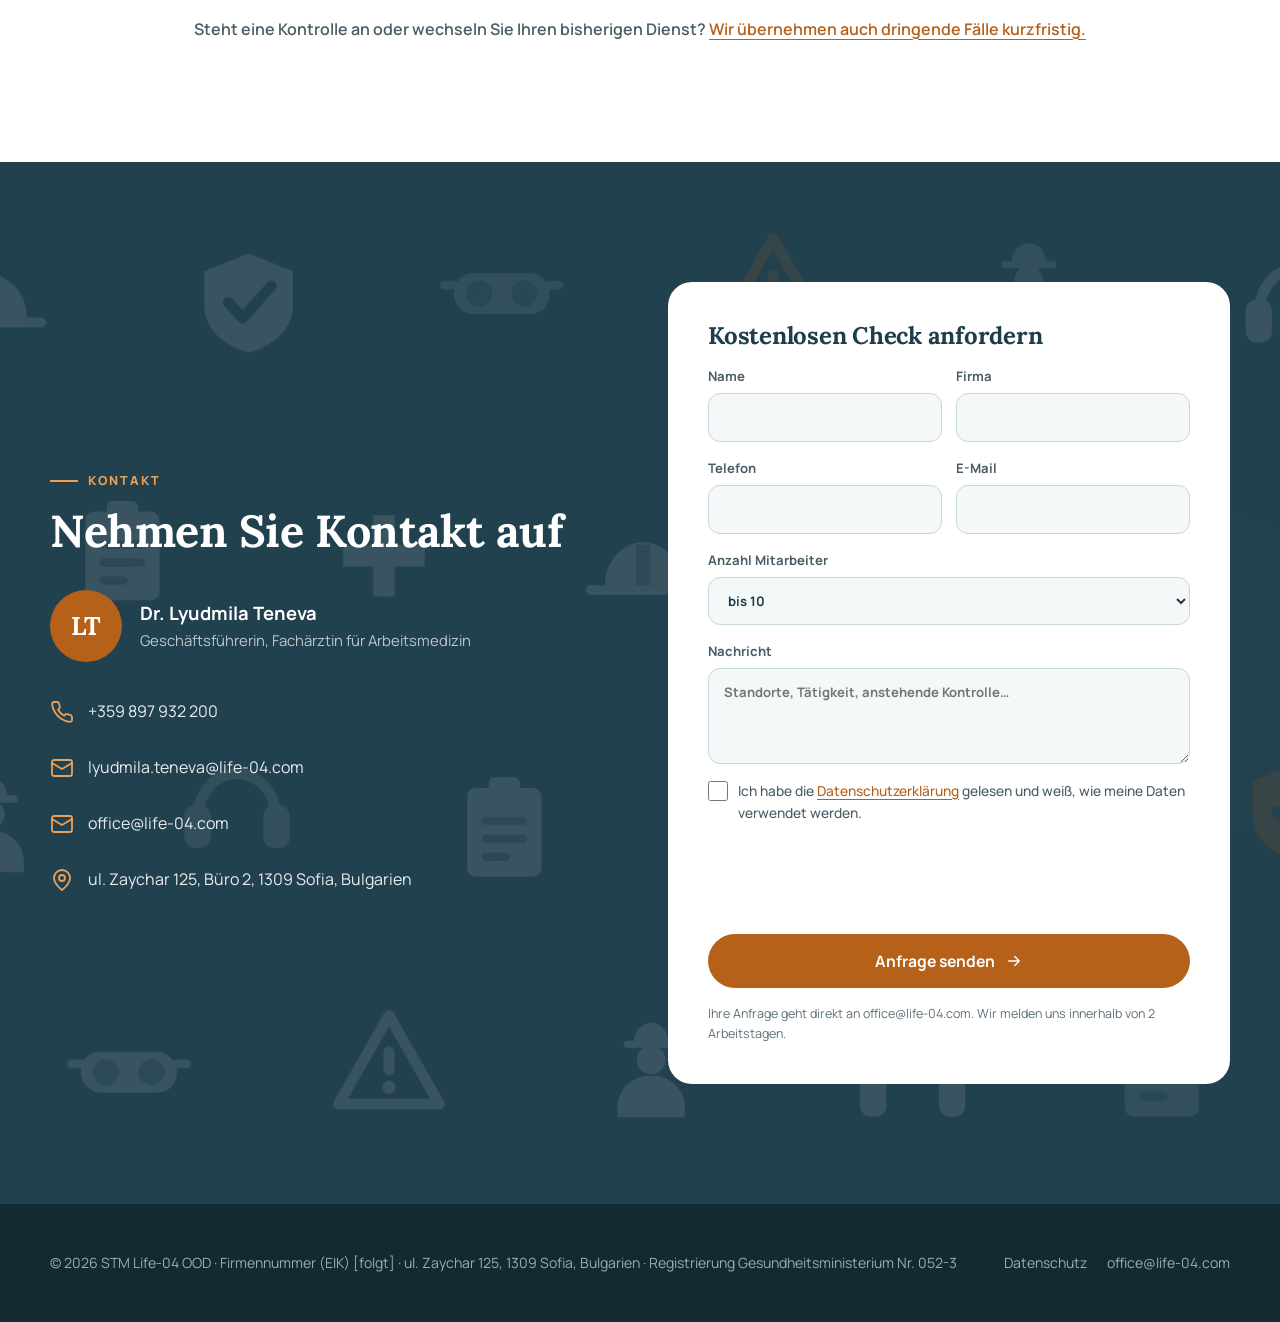
==== commit 4df010b6: "Promise a reply within 2 working days on the contact form Updates the note under the form and the co" ====
--- a/website/de.html
+++ b/website/de.html
@@ -678,7 +678,7 @@
       <div class="h-captcha" data-captcha="true" data-hl="de" id="captcha"></div>
       <button class="btn btn-primary" type="submit" id="send">Anfrage senden <svg class="i" style="width:18px;height:18px"><use href="#i-arrow"/></svg></button>
       <p class="form-status" id="status" role="status" aria-live="polite" hidden></p>
-      <p class="fine">Ihre Anfrage geht direkt an office@life-04.com. Wir melden uns innerhalb eines Arbeitstages.</p>
+      <p class="fine">Ihre Anfrage geht direkt an office@life-04.com. Wir melden uns innerhalb von 2 Arbeitstagen.</p>
     </form>
   </div>
 </section>
@@ -768,7 +768,7 @@
     if(!r.ok||String(j.success)!=='true')throw new Error(j.message||r.status);
     writeLog([...log,Date.now()]);
     form.reset();
-    showStatus('Vielen Dank! Ihre Anfrage wurde gesendet. Wir melden uns innerhalb eines Arbeitstages.',true);
+    showStatus('Vielen Dank! Ihre Anfrage wurde gesendet. Wir melden uns innerhalb von 2 Arbeitstagen.',true);
   }catch(err){
     showStatus('Ihre Anfrage konnte nicht gesendet werden.'+fallback,false);
   }finally{
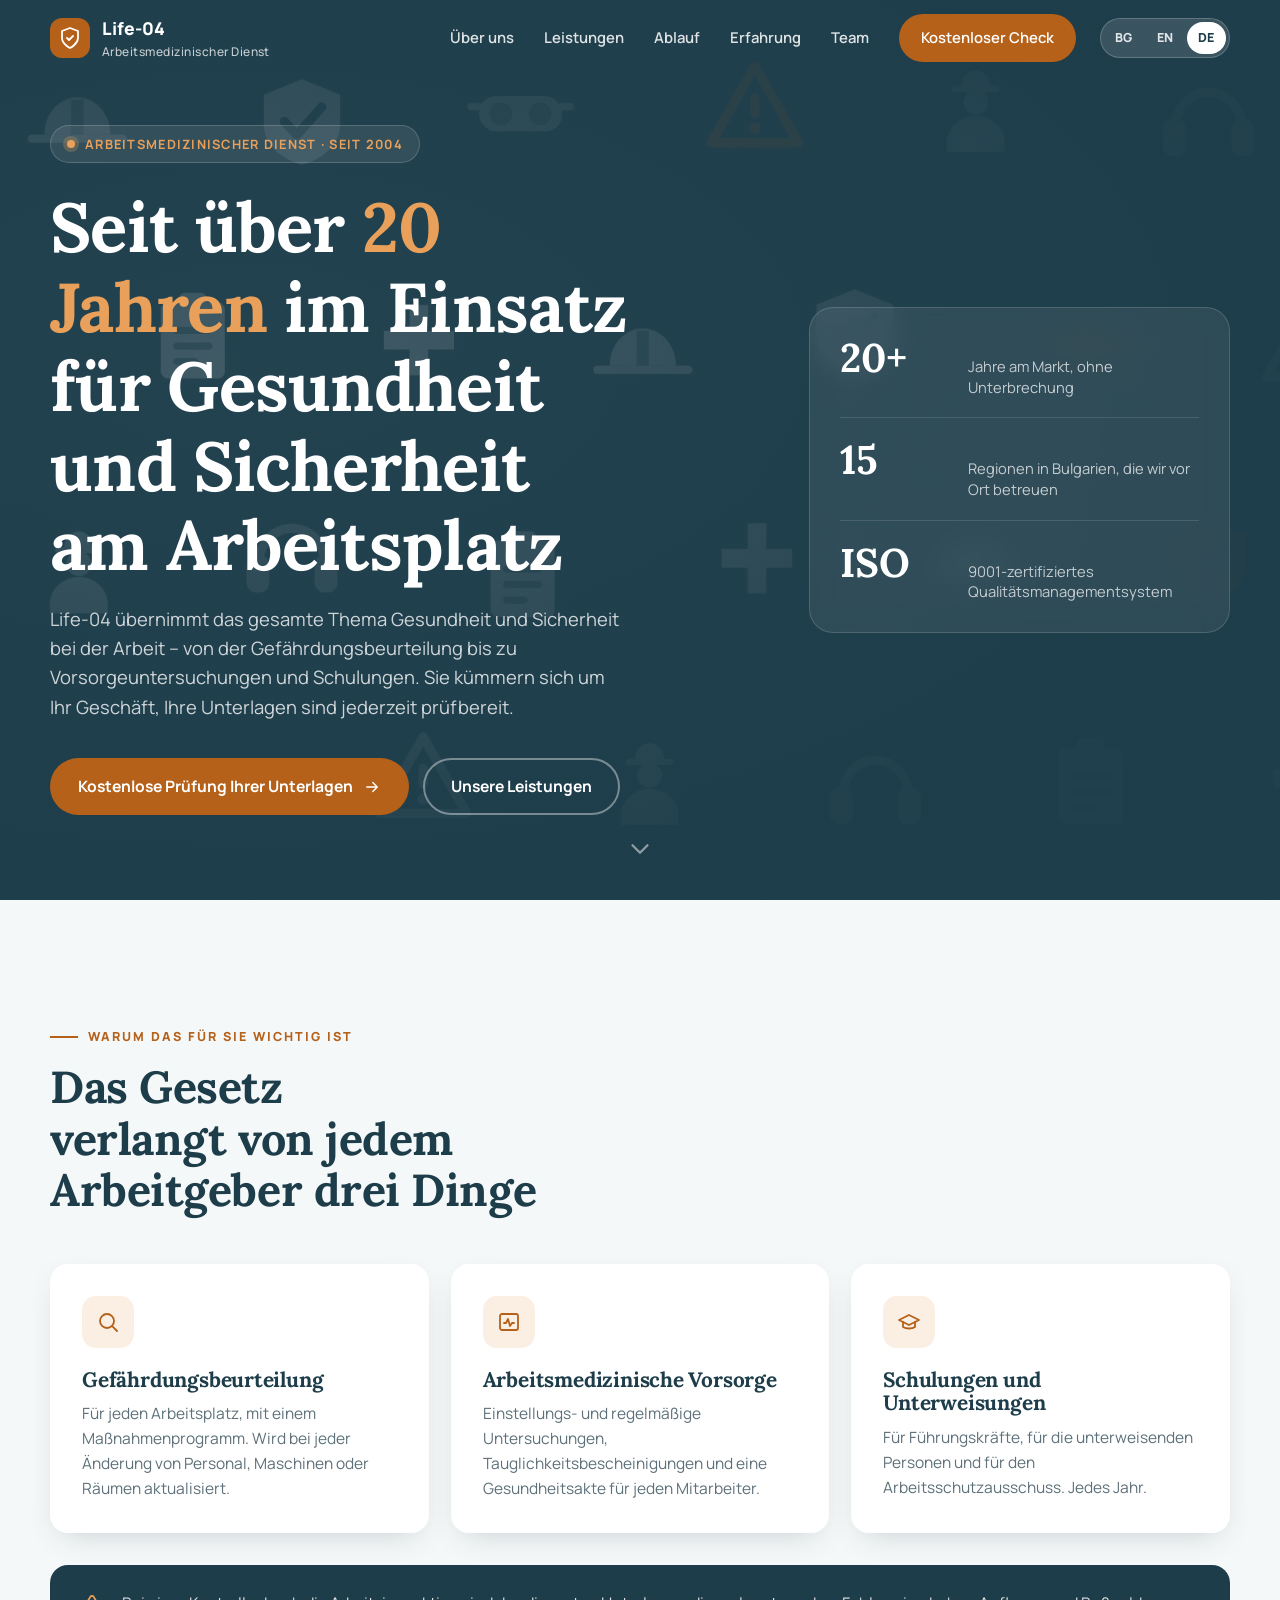
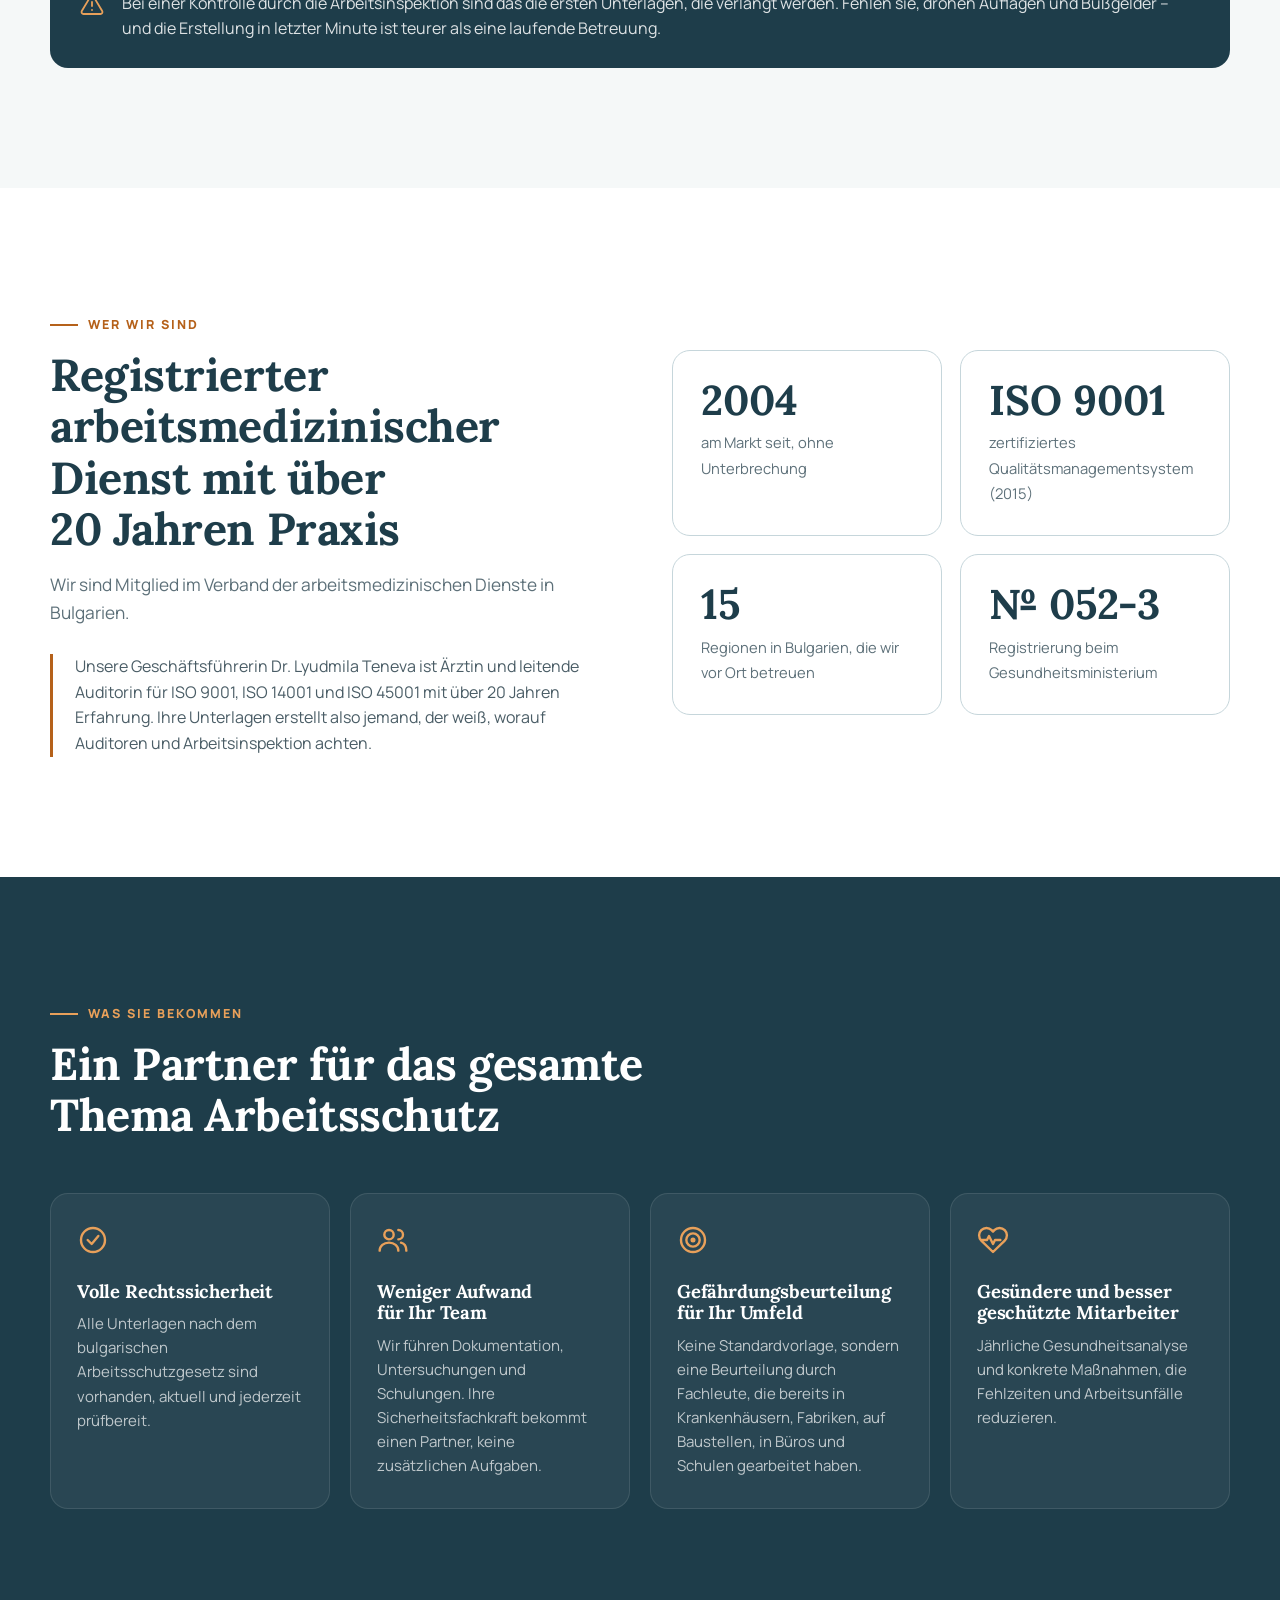
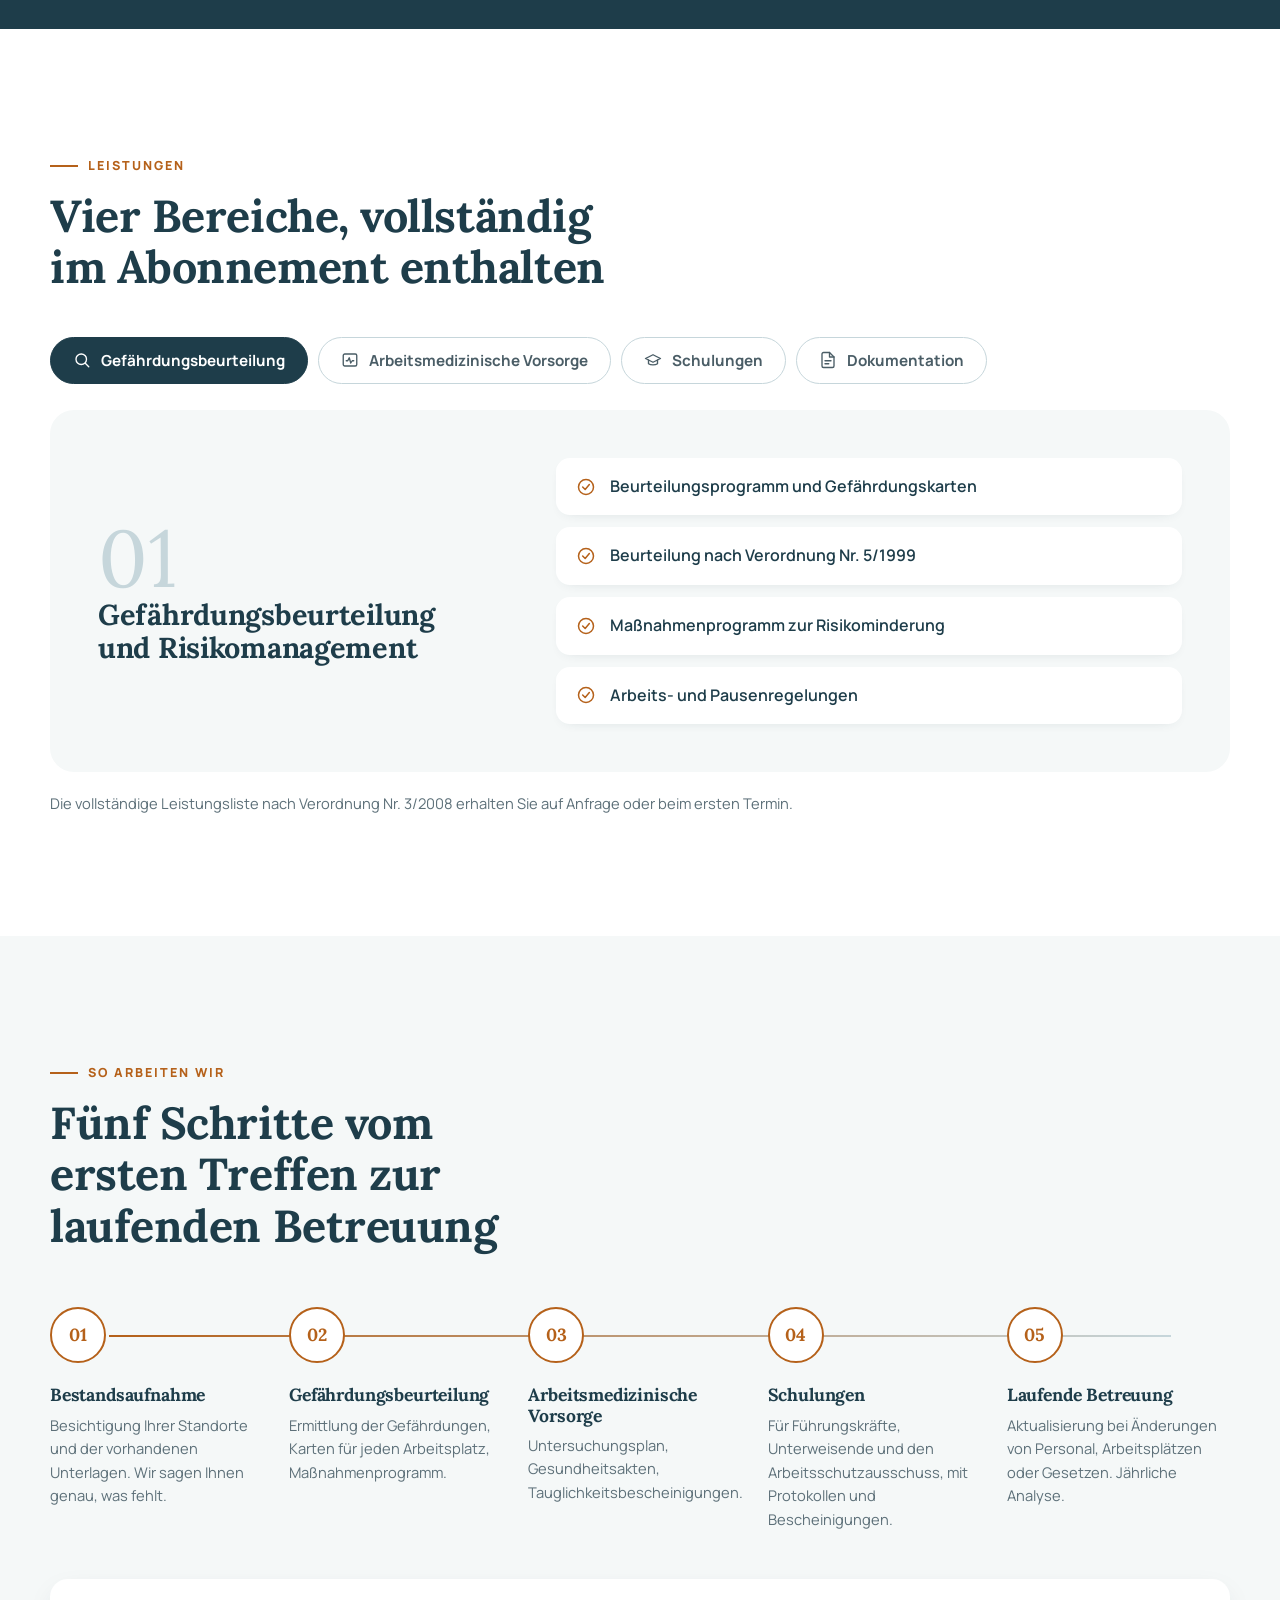
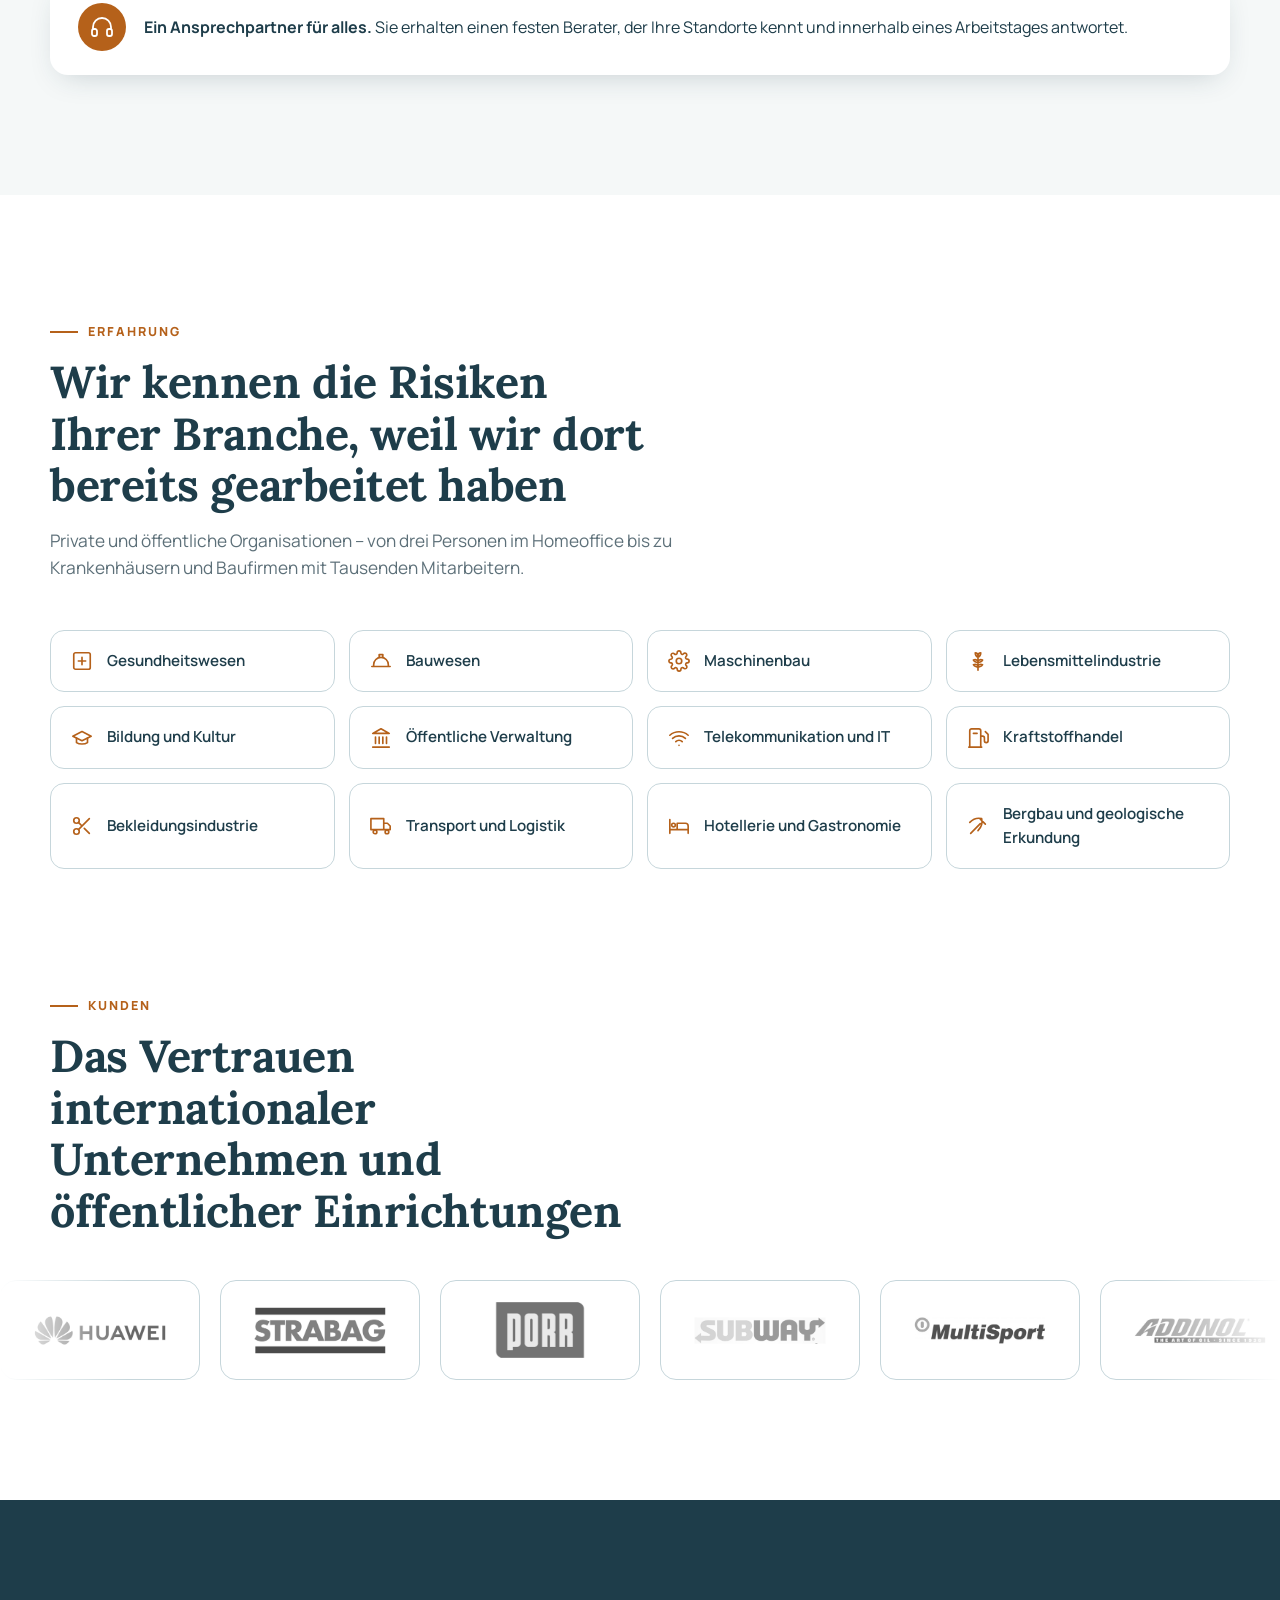
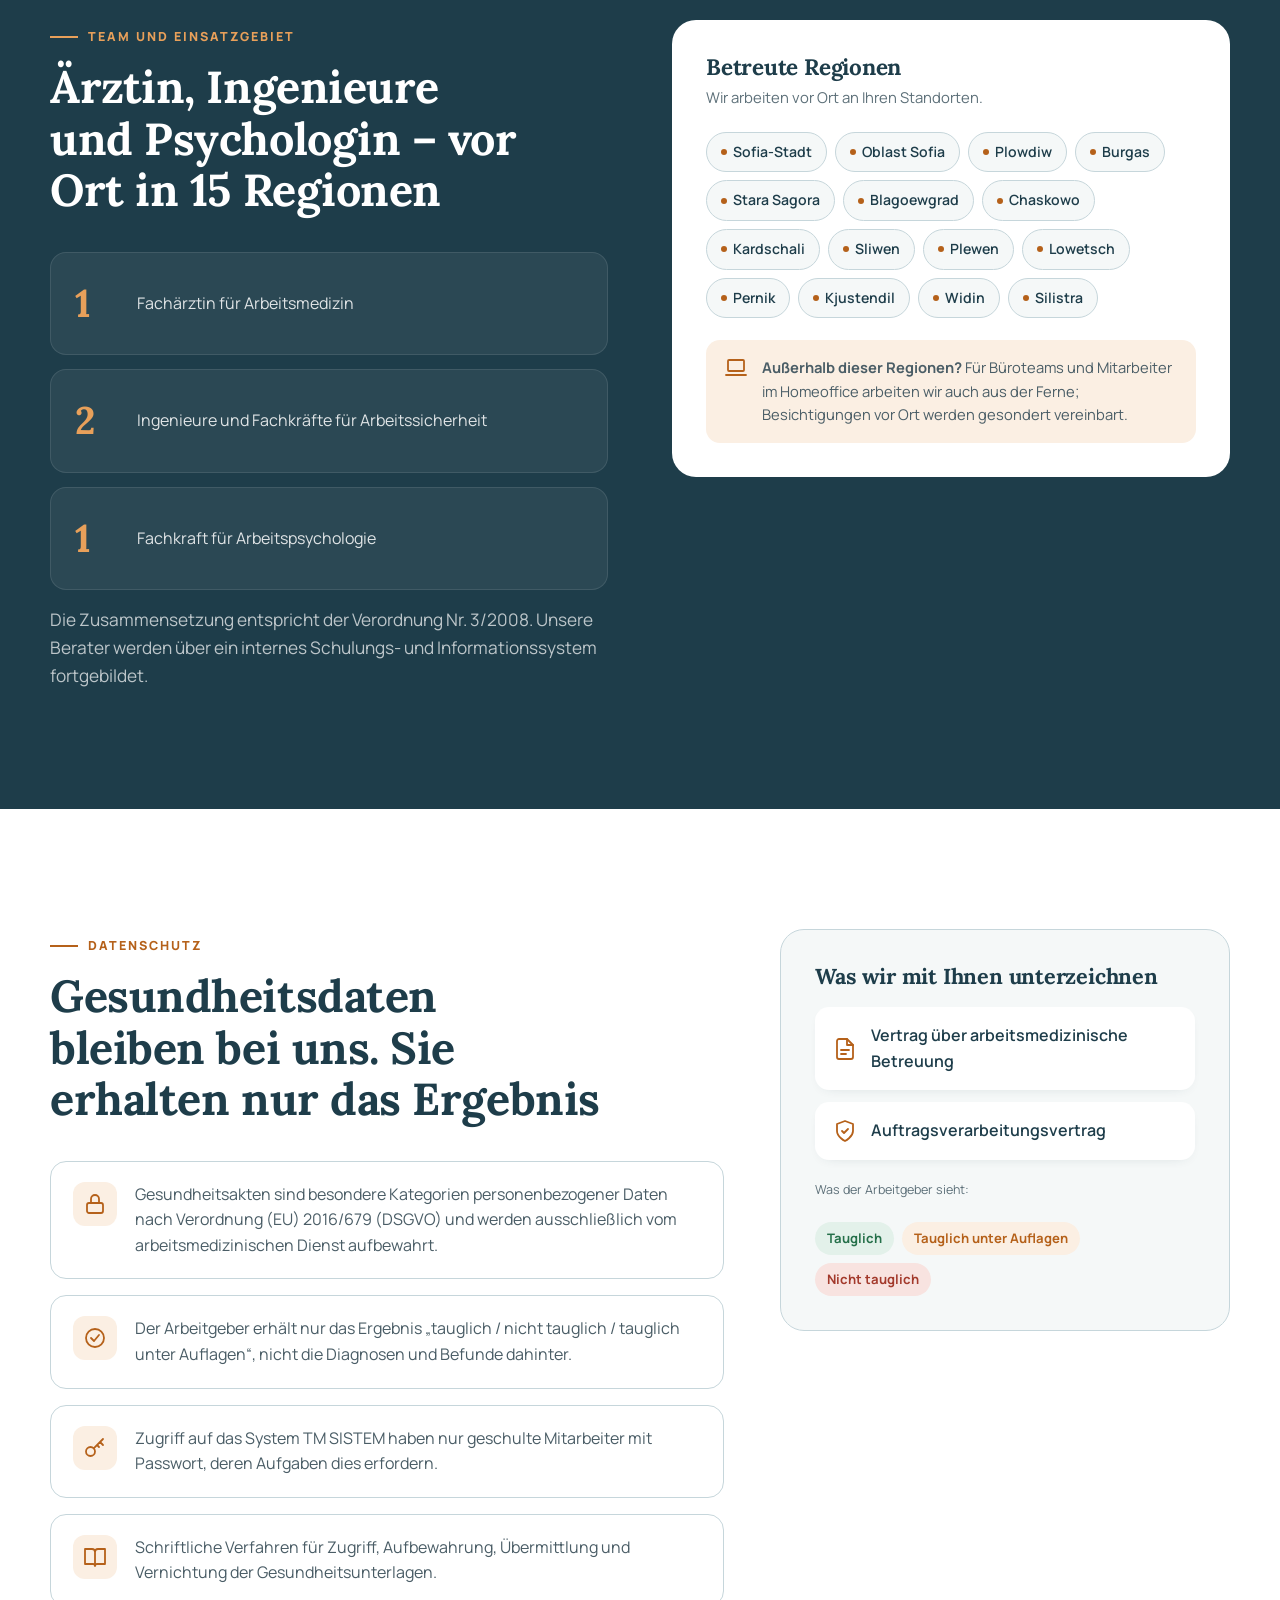
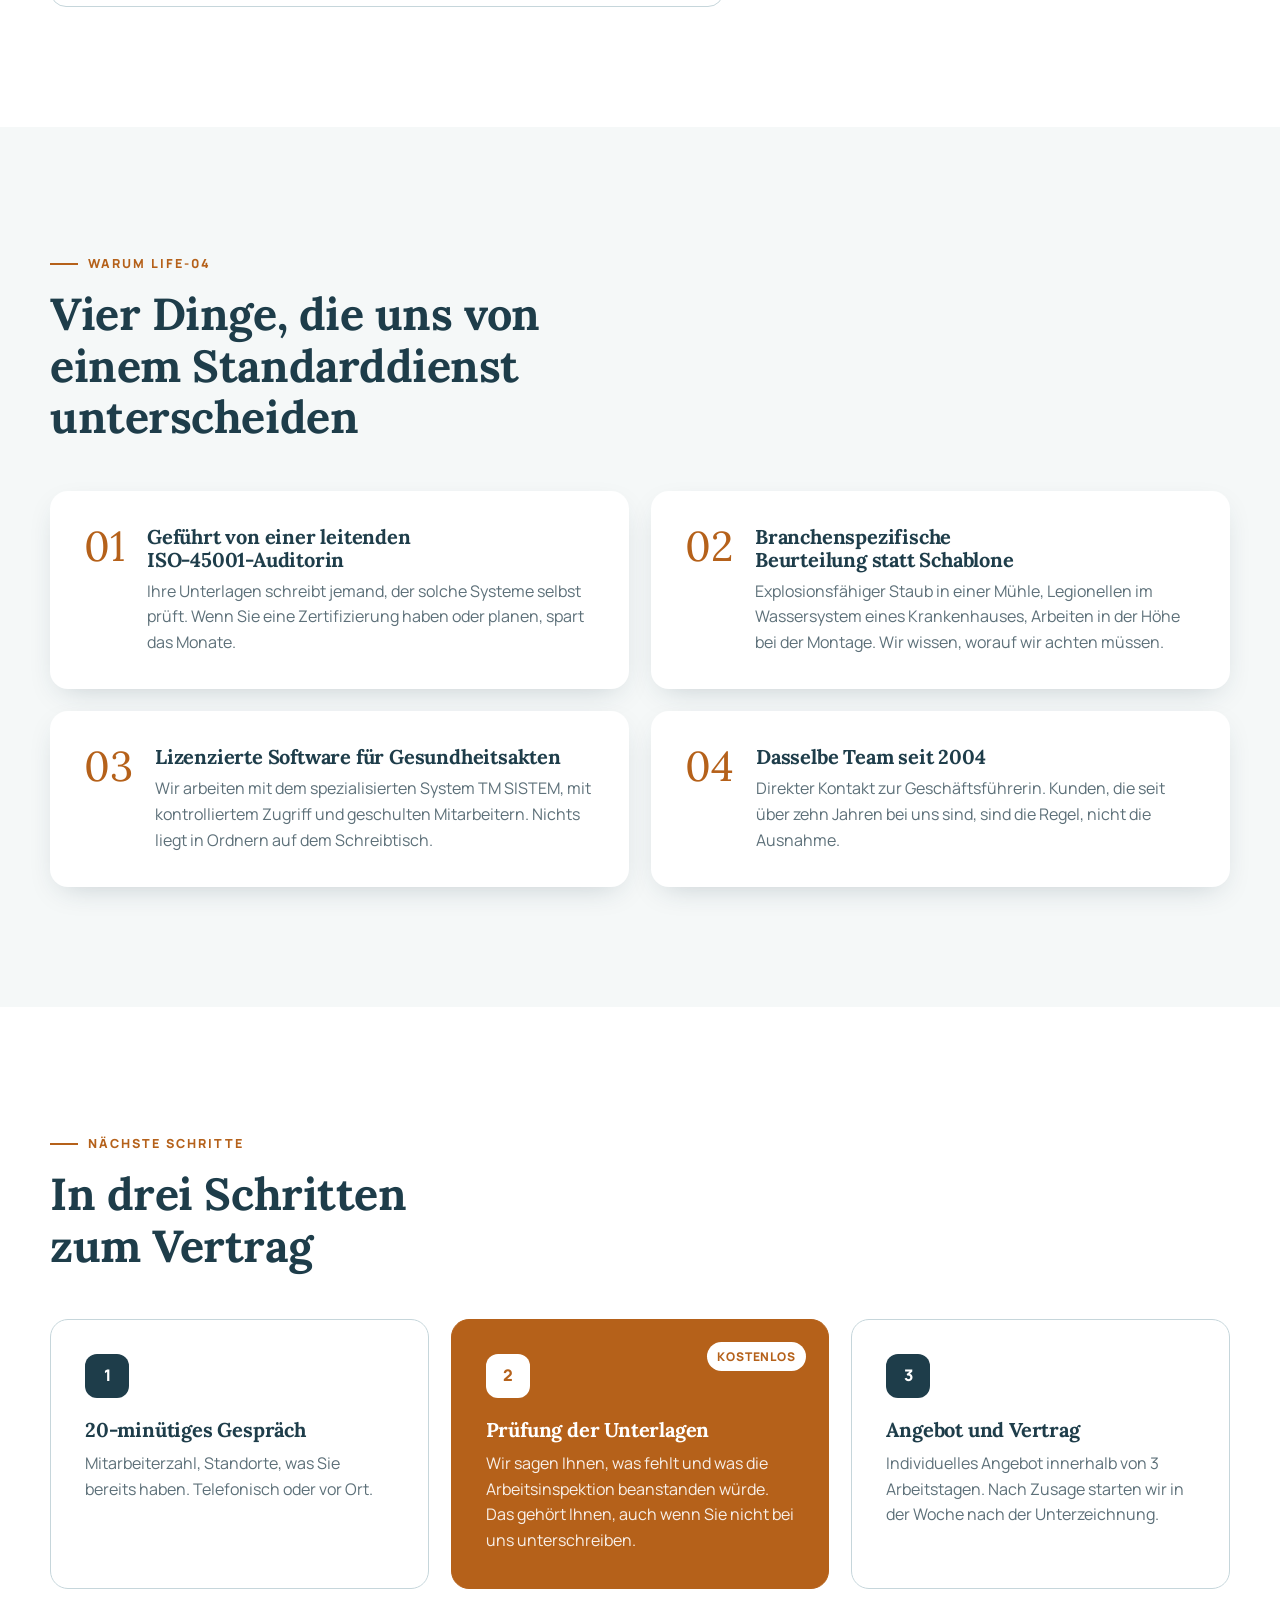
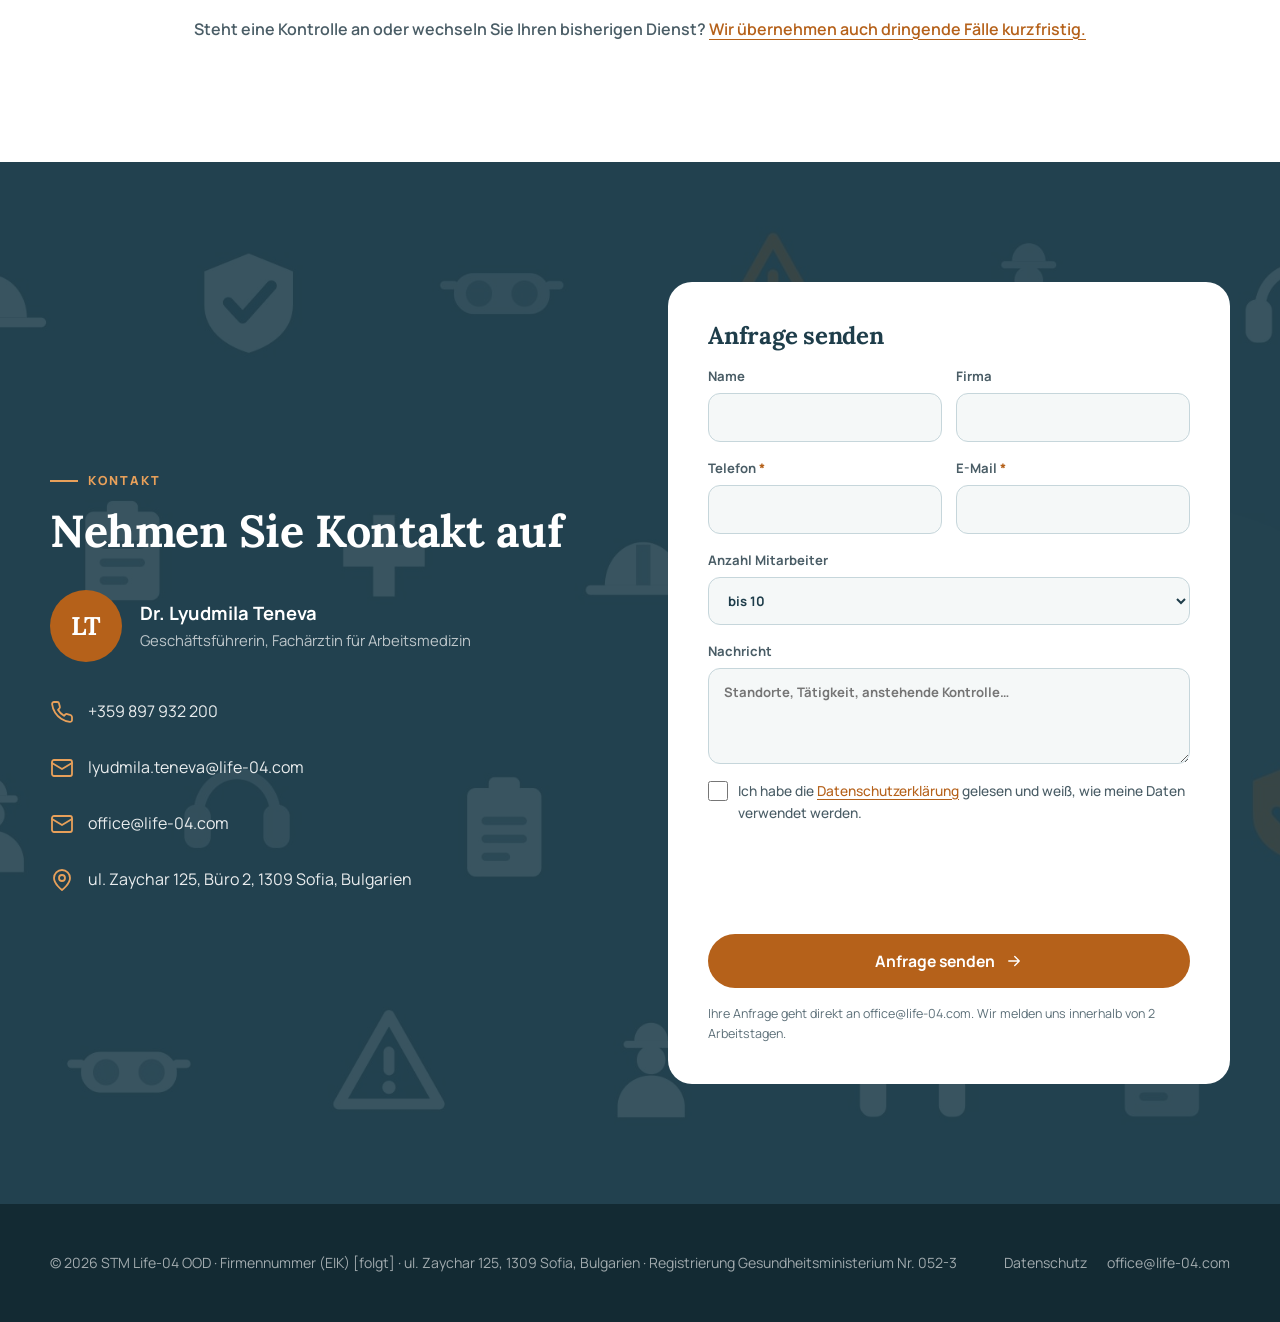
==== commit 2026c5dc: "Rename form heading and make phone and email required Heading is now "Изпрати запитване" (EN "Send a" ====
--- a/website/de.html
+++ b/website/de.html
@@ -240,6 +240,7 @@
 form h3{font-size:1.5rem}
 form .row{display:grid;grid-template-columns:1fr 1fr;gap:14px}
 label{font-size:.82rem;font-weight:700;color:var(--slate);display:grid;gap:6px}
+.req{color:var(--accent);font-weight:800}
 input,select,textarea{font:inherit;padding:13px 15px;border:1px solid var(--line);border-radius:12px;background:var(--mist);color:var(--ink);width:100%;transition:.2s}
 input:focus,select:focus,textarea:focus{outline:none;border-color:var(--accent);background:#fff;box-shadow:0 0 0 4px var(--accent-soft)}
 textarea{min-height:96px;resize:vertical}
@@ -658,14 +659,14 @@
       </div>
     </div>
     <form class="reveal" id="form">
-      <h3>Kostenlosen Check anfordern</h3>
+      <h3>Anfrage senden</h3>
       <div class="row">
         <label>Name<input name="Name" required minlength="2" maxlength="80" autocomplete="name"></label>
         <label>Firma<input name="Firma" id="f-company" required minlength="2" maxlength="120" autocomplete="organization"></label>
       </div>
       <div class="row">
-        <label>Telefon<input name="Telefon" type="tel" maxlength="20" pattern="[0-9+ ()\-]{6,20}" title="Nur Ziffern, Leerzeichen und +" autocomplete="tel"></label>
-        <label>E-Mail<input name="email" type="email" required autocomplete="email"></label>
+        <label><span>Telefon <span class="req" aria-hidden="true">*</span></span><input name="Telefon" id="f-phone" type="tel" required maxlength="20" pattern="[0-9+ ()\-]{6,20}" title="Nur Ziffern, Leerzeichen und +" autocomplete="tel"></label>
+        <label><span>E-Mail <span class="req" aria-hidden="true">*</span></span><input name="email" type="email" required autocomplete="email"></label>
       </div>
       <label>Anzahl Mitarbeiter
         <select name="Mitarbeiter">
@@ -753,6 +754,7 @@
   const log=readLog();
   if(log.length&&Date.now()-log[log.length-1]<GAP_MS){showStatus('Ihre Anfrage wurde bereits gesendet. Bitte warten Sie eine Minute, bevor Sie eine neue senden.',false);return}
   if(log.length>=MAX_PER_HOUR){showStatus('Das Limit an Anfragen für diese Stunde ist erreicht.'+fallback,false);return}
+  if((document.getElementById('f-phone').value.match(/\d/g)||[]).length<6){showStatus('Bitte geben Sie eine gültige Telefonnummer ein.',false);return}
   if((document.getElementById('f-msg').value.match(/https?:\/\/|www\./gi)||[]).length>1){showStatus('Bitte entfernen Sie die Links aus Ihrer Nachricht.',false);return}
   if(!data['h-captcha-response']){showStatus('Bitte bestätigen Sie, dass Sie kein Roboter sind.',false);return}
 
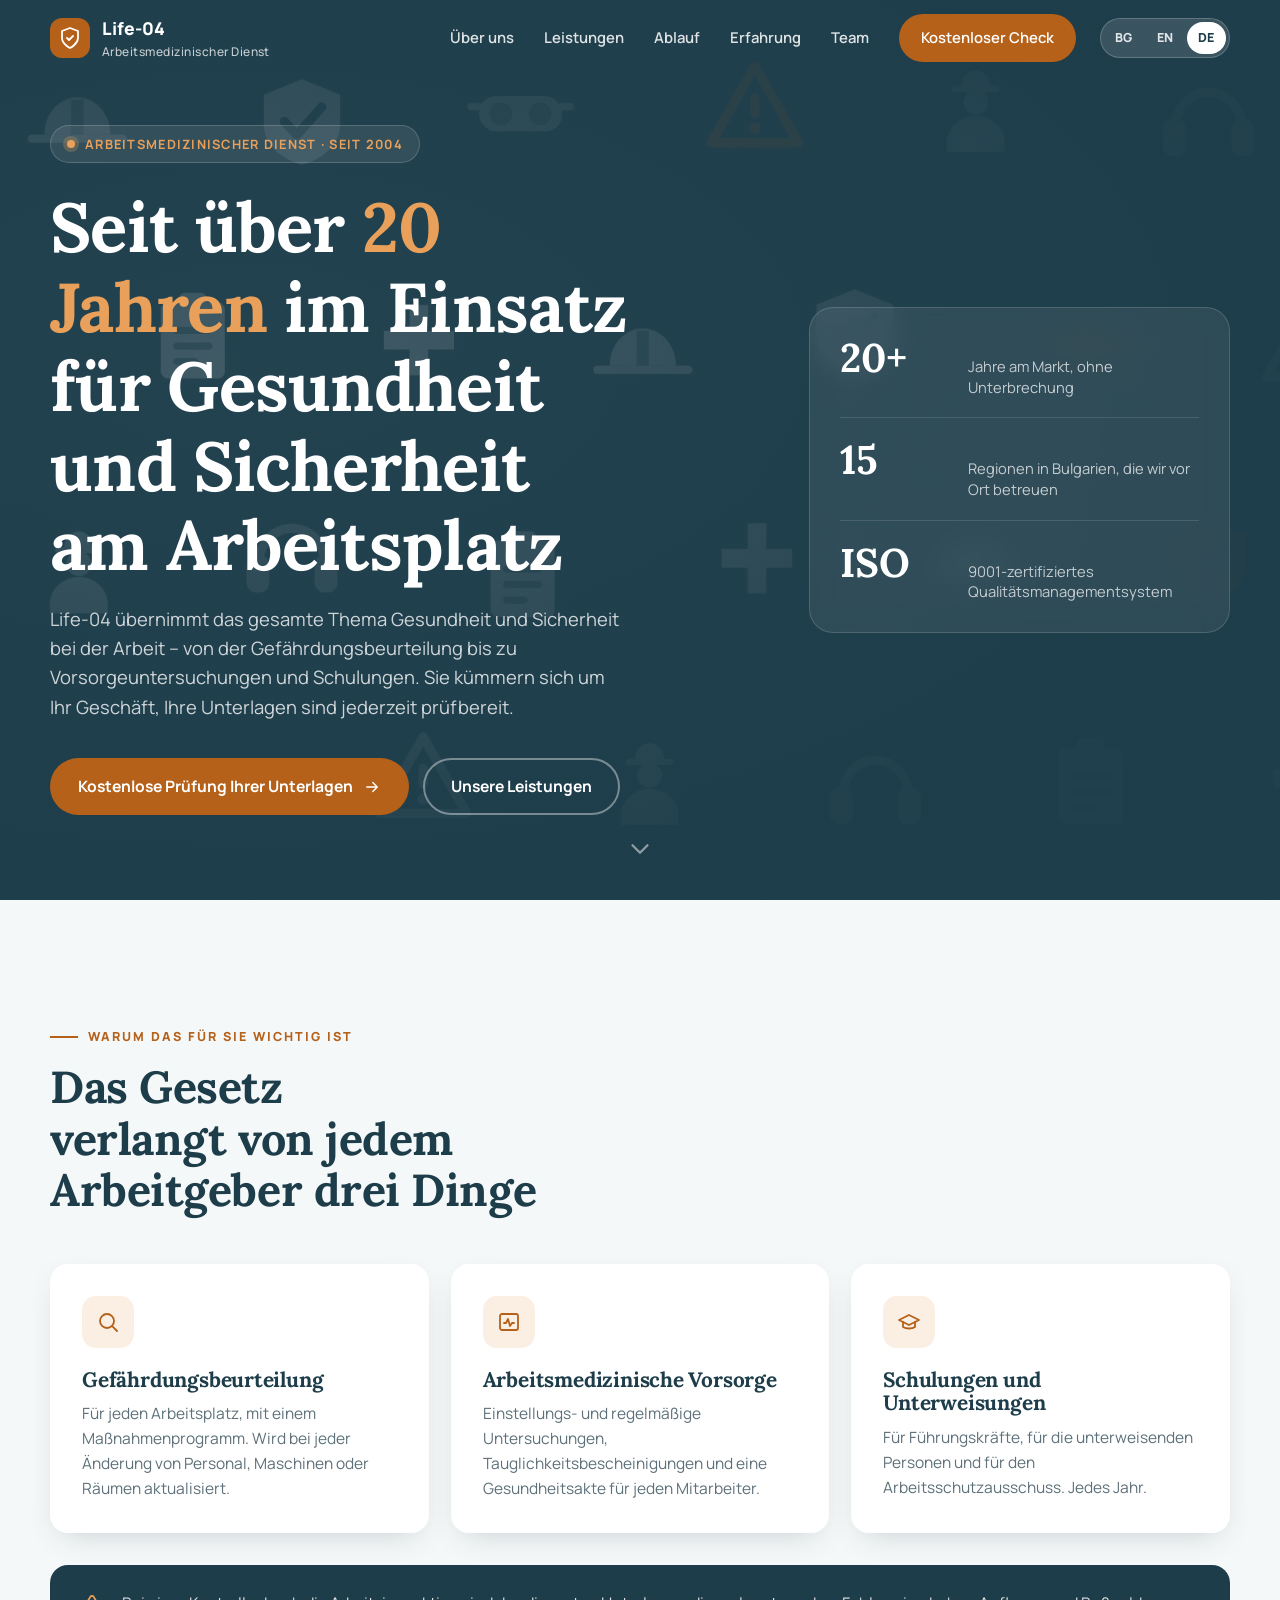
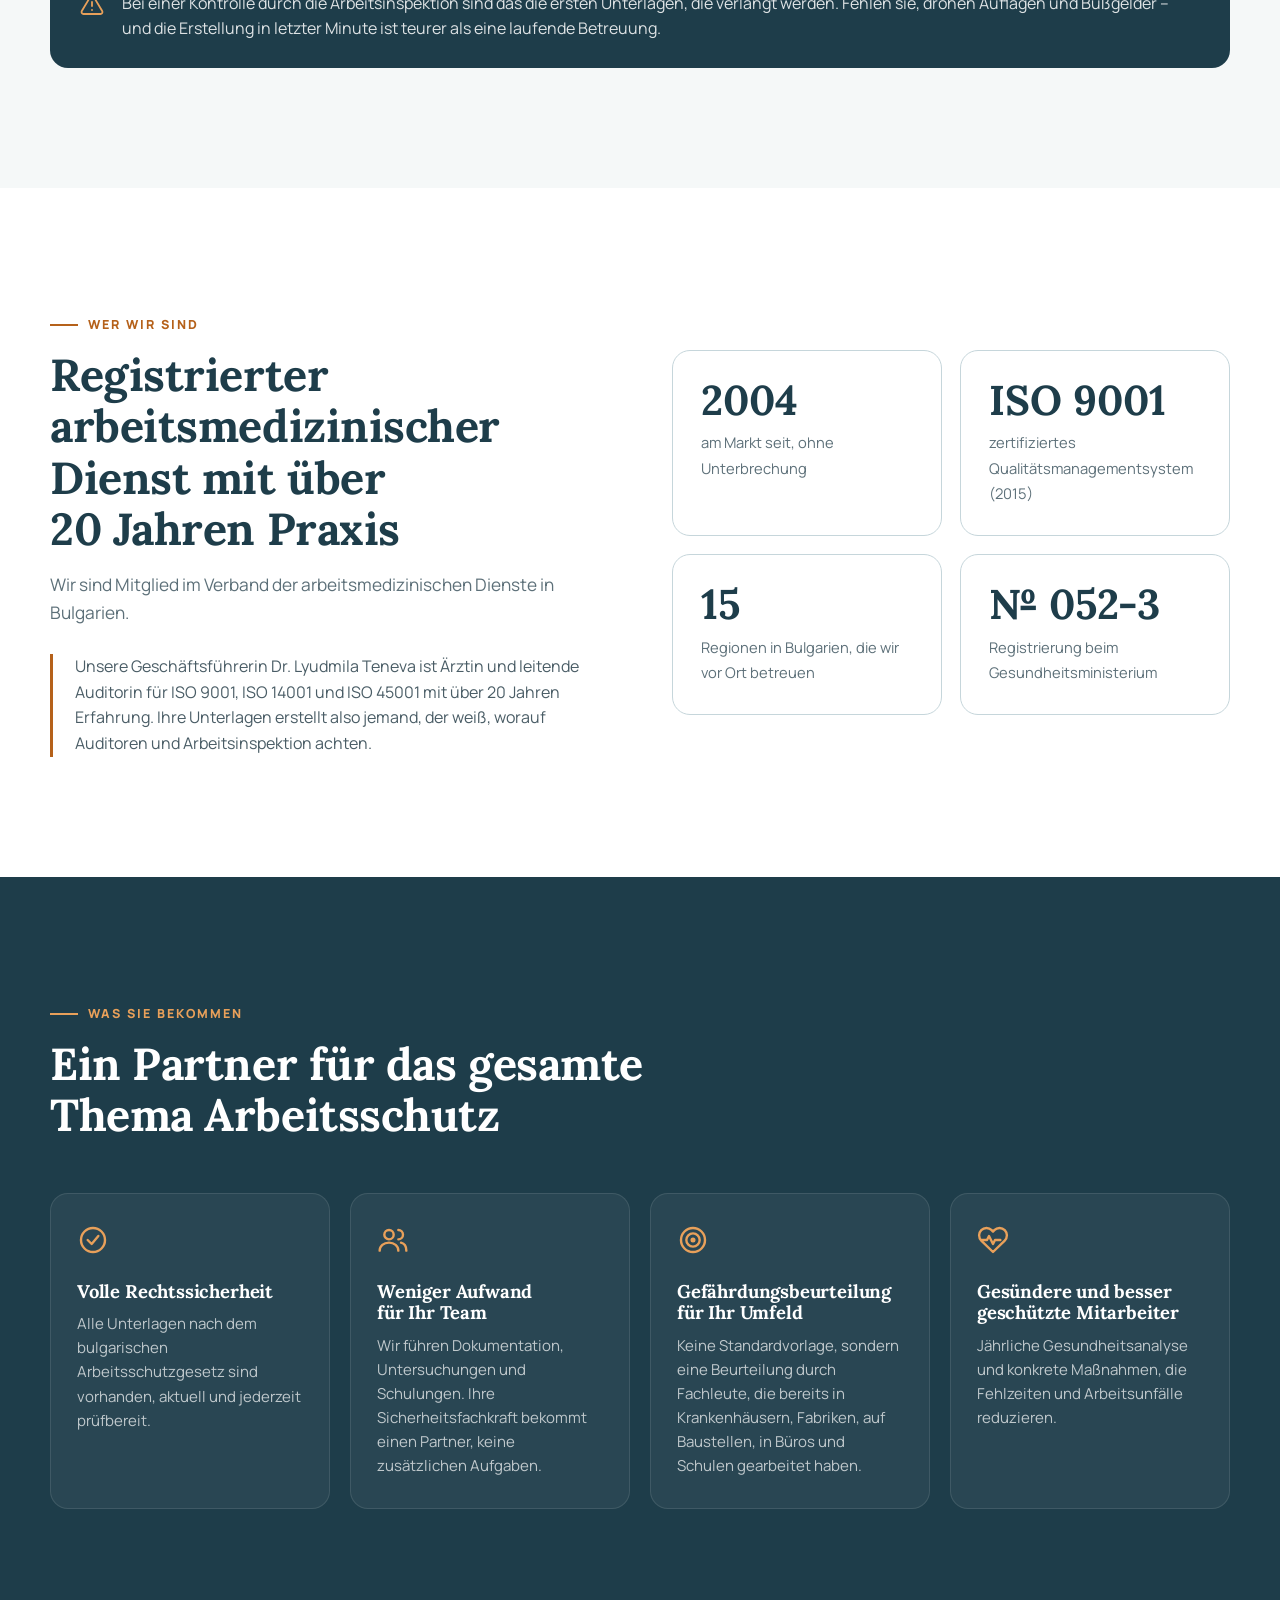
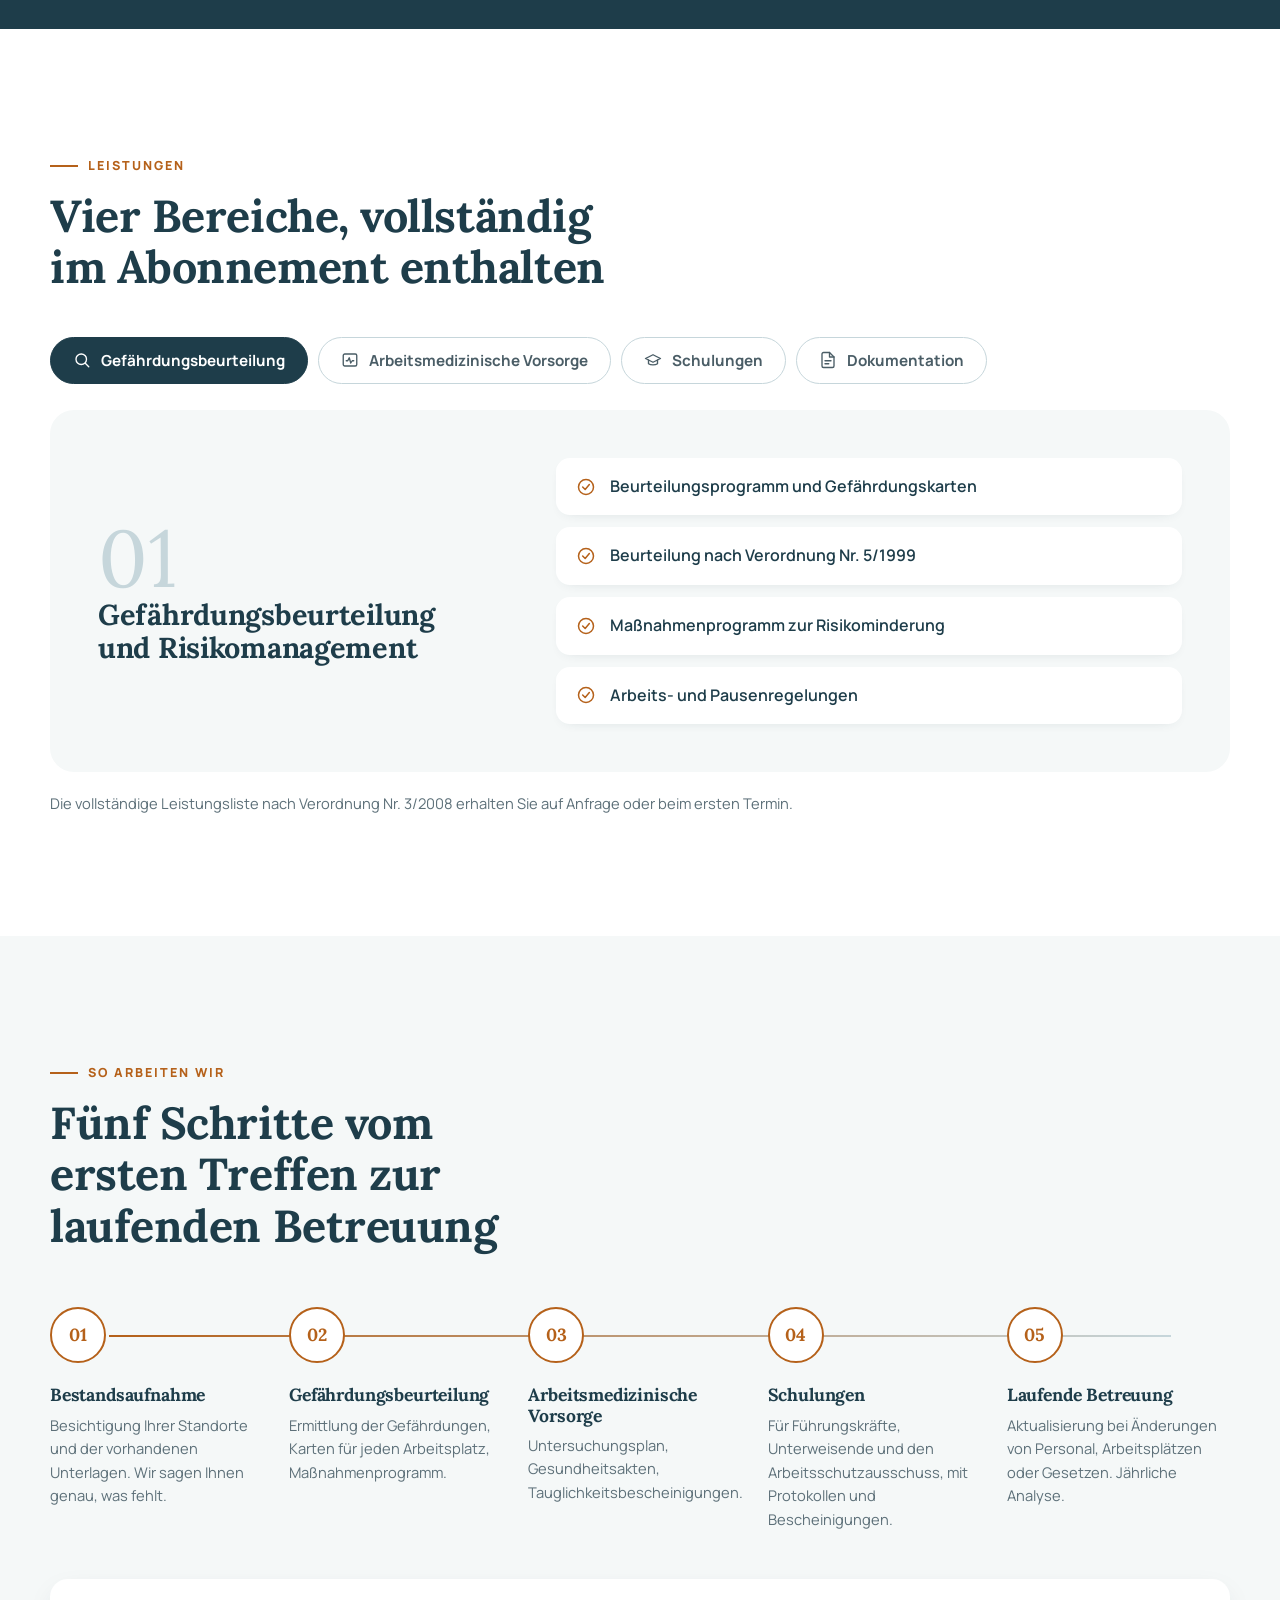
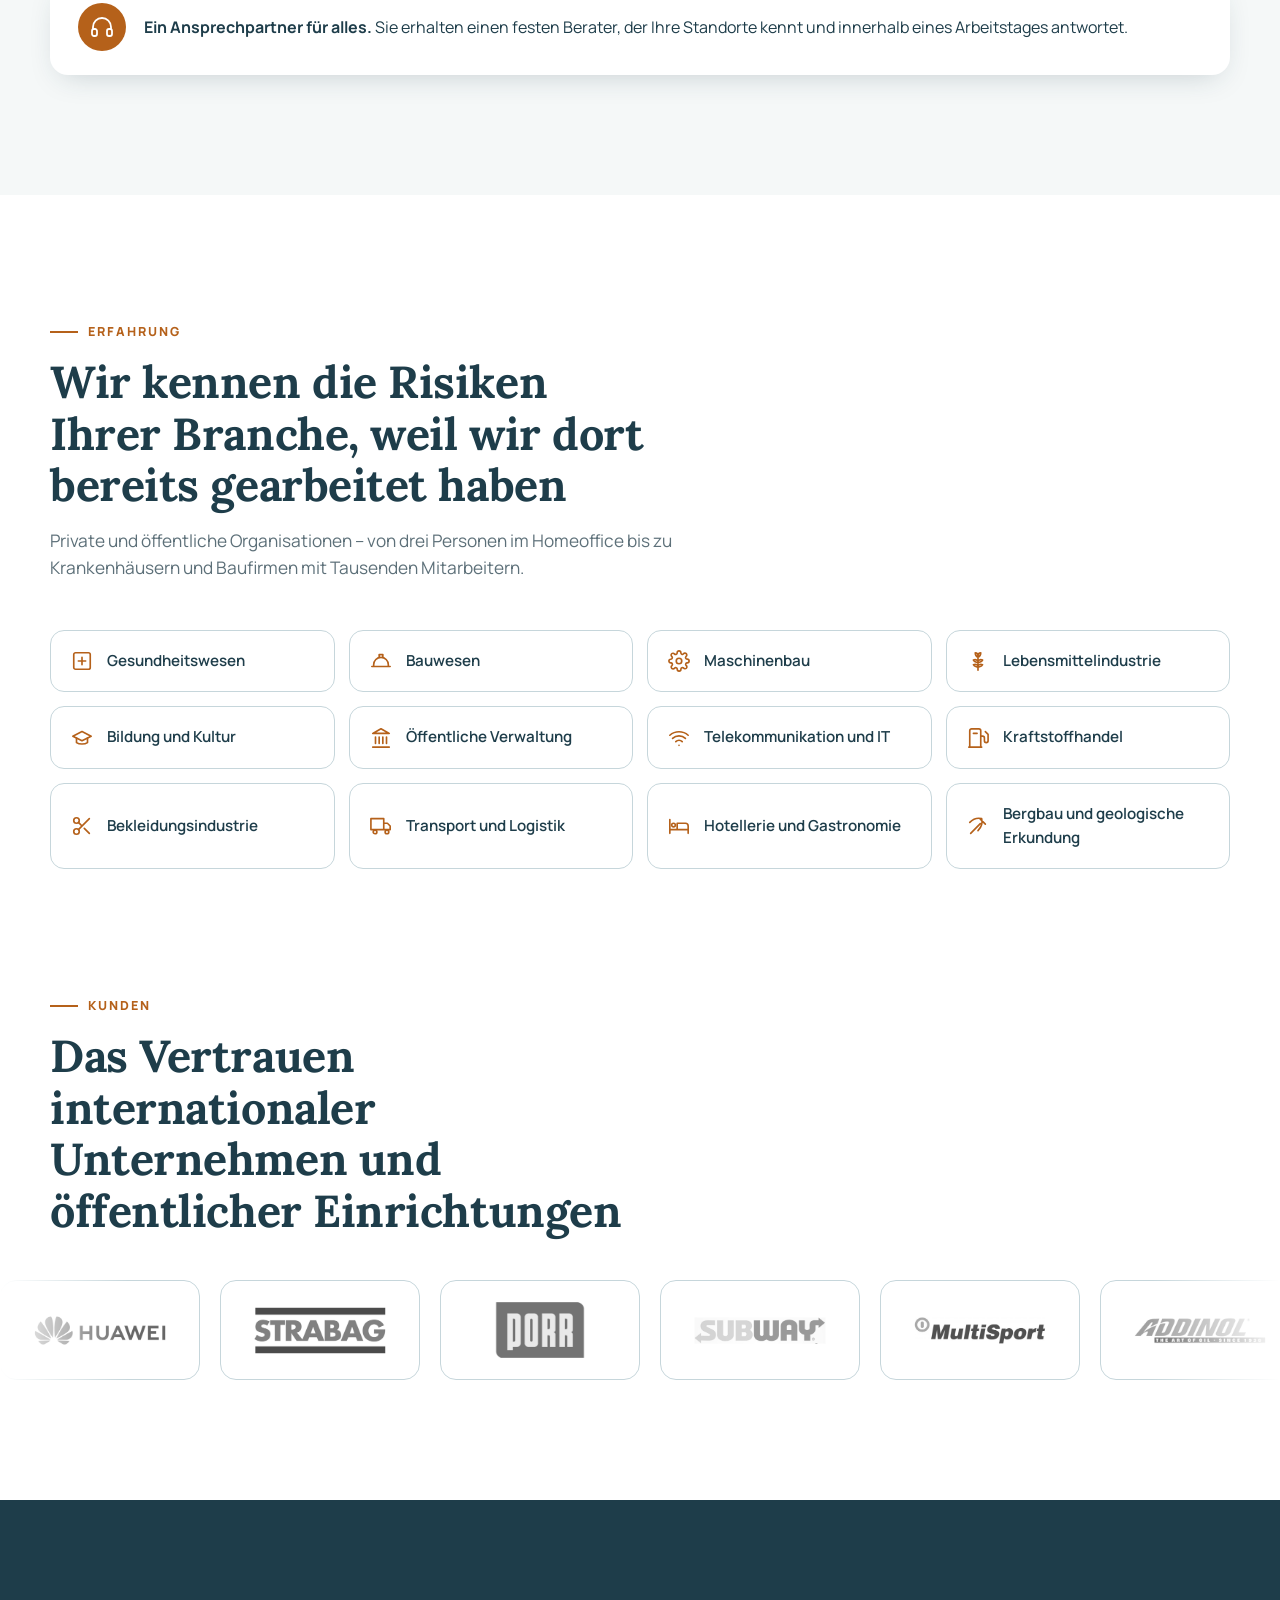
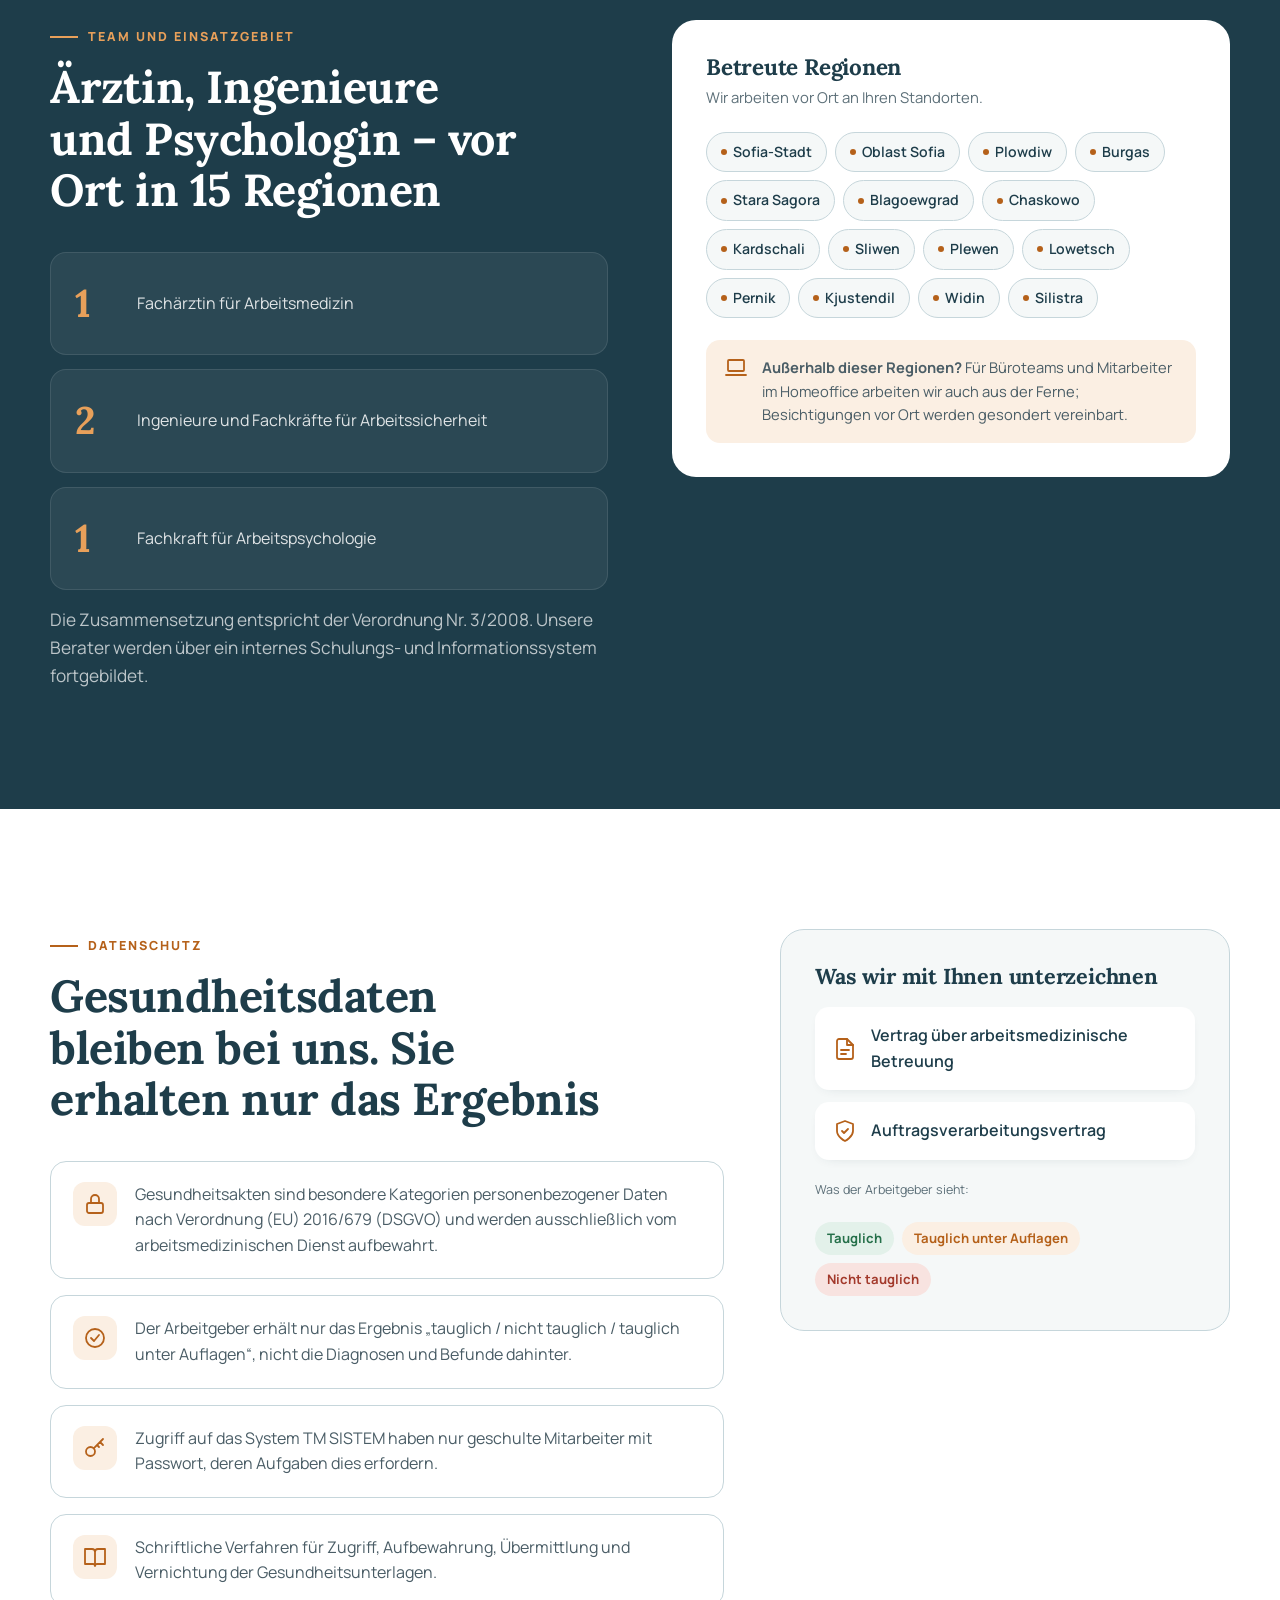
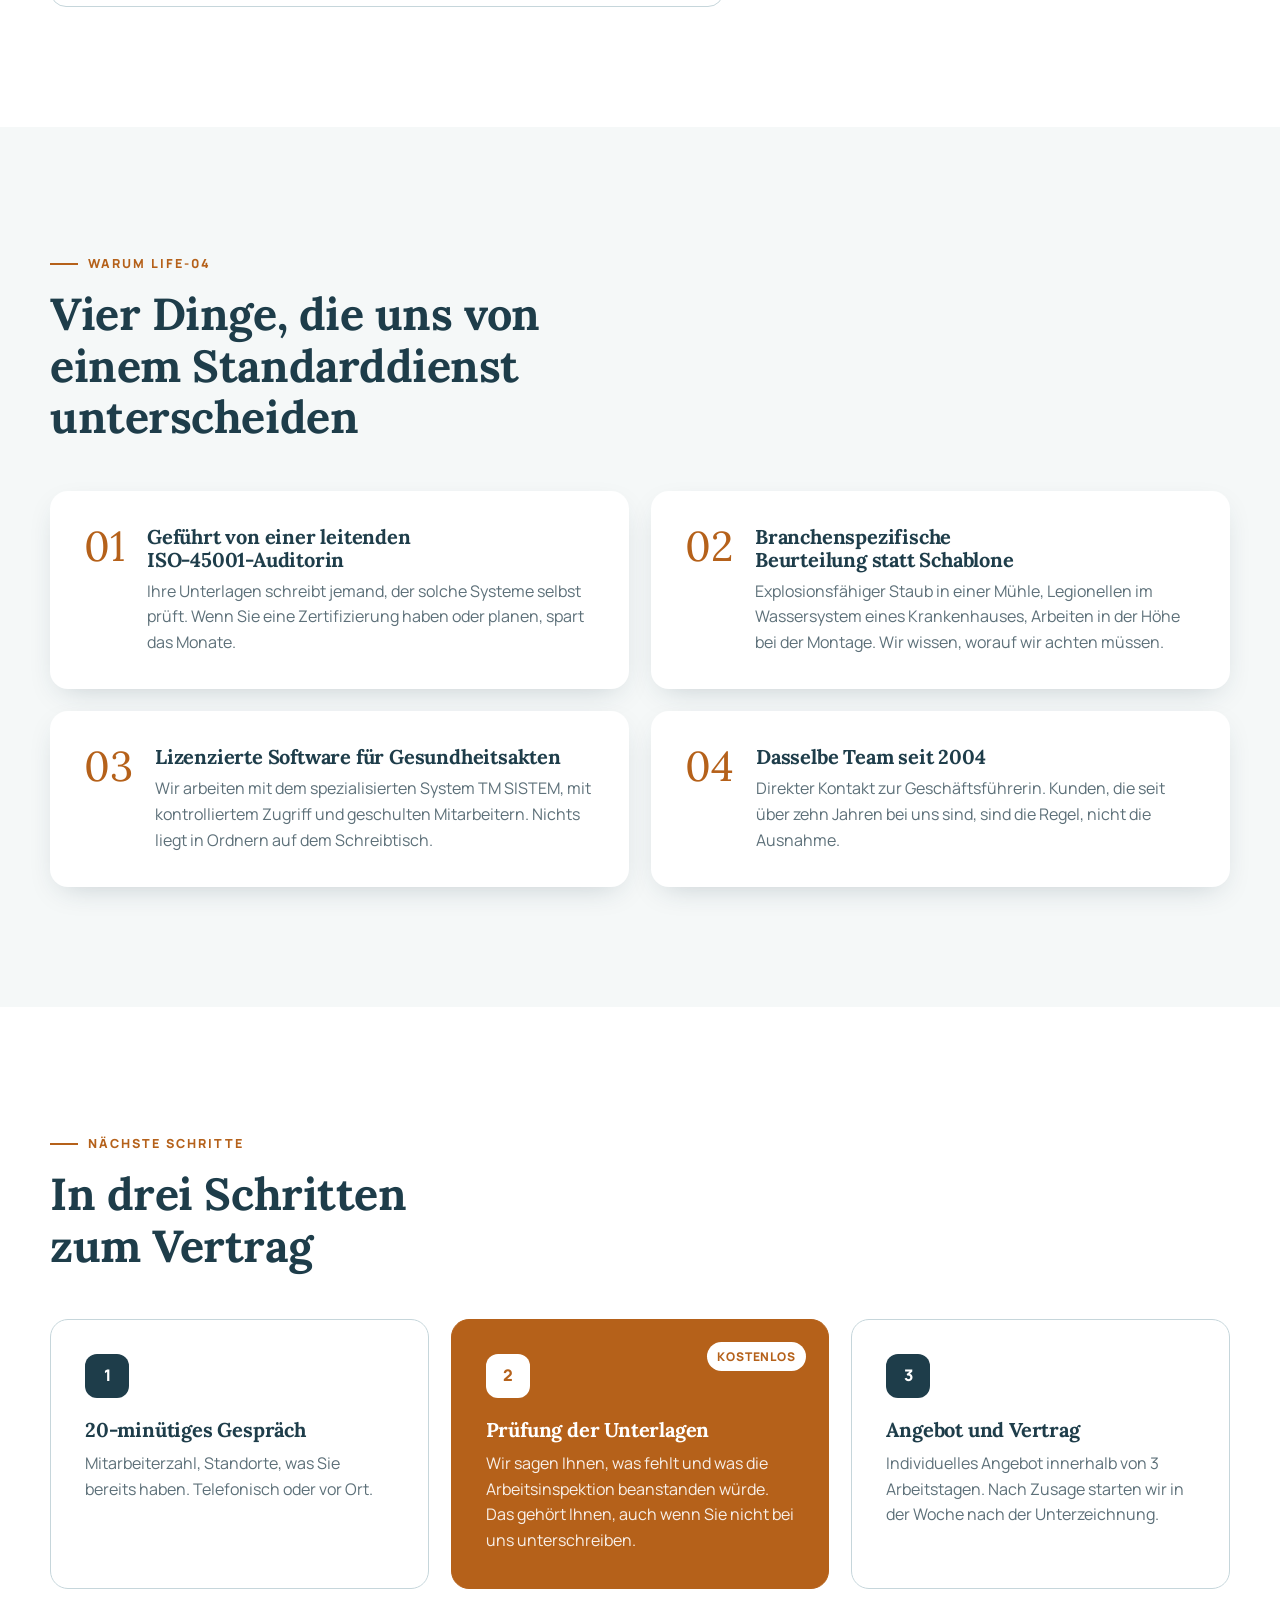
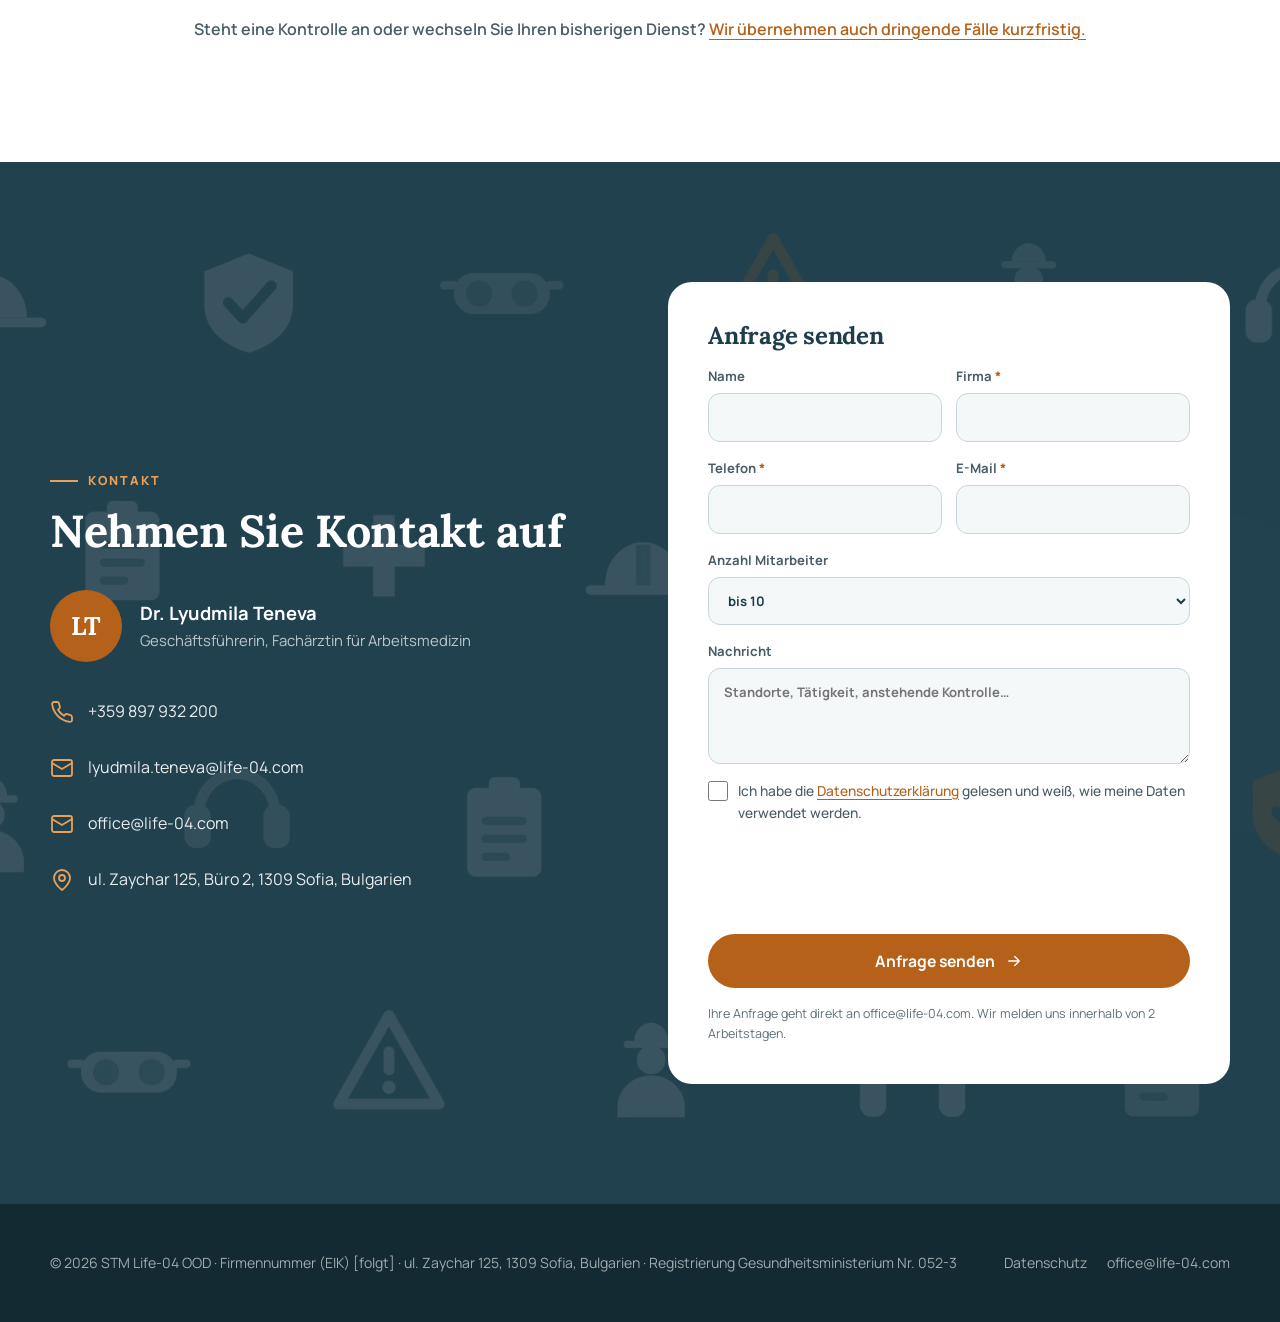
==== commit d7cd5991: "Require company, make name optional on the contact form Company now shows a required asterisk. Name " ====
--- a/website/de.html
+++ b/website/de.html
@@ -661,8 +661,8 @@
     <form class="reveal" id="form">
       <h3>Anfrage senden</h3>
       <div class="row">
-        <label>Name<input name="Name" required minlength="2" maxlength="80" autocomplete="name"></label>
-        <label>Firma<input name="Firma" id="f-company" required minlength="2" maxlength="120" autocomplete="organization"></label>
+        <label>Name<input name="Name" maxlength="80" autocomplete="name"></label>
+        <label><span>Firma <span class="req" aria-hidden="true">*</span></span><input name="Firma" id="f-company" required minlength="2" maxlength="120" autocomplete="organization"></label>
       </div>
       <div class="row">
         <label><span>Telefon <span class="req" aria-hidden="true">*</span></span><input name="Telefon" id="f-phone" type="tel" required maxlength="20" pattern="[0-9+ ()\-]{6,20}" title="Nur Ziffern, Leerzeichen und +" autocomplete="tel"></label>
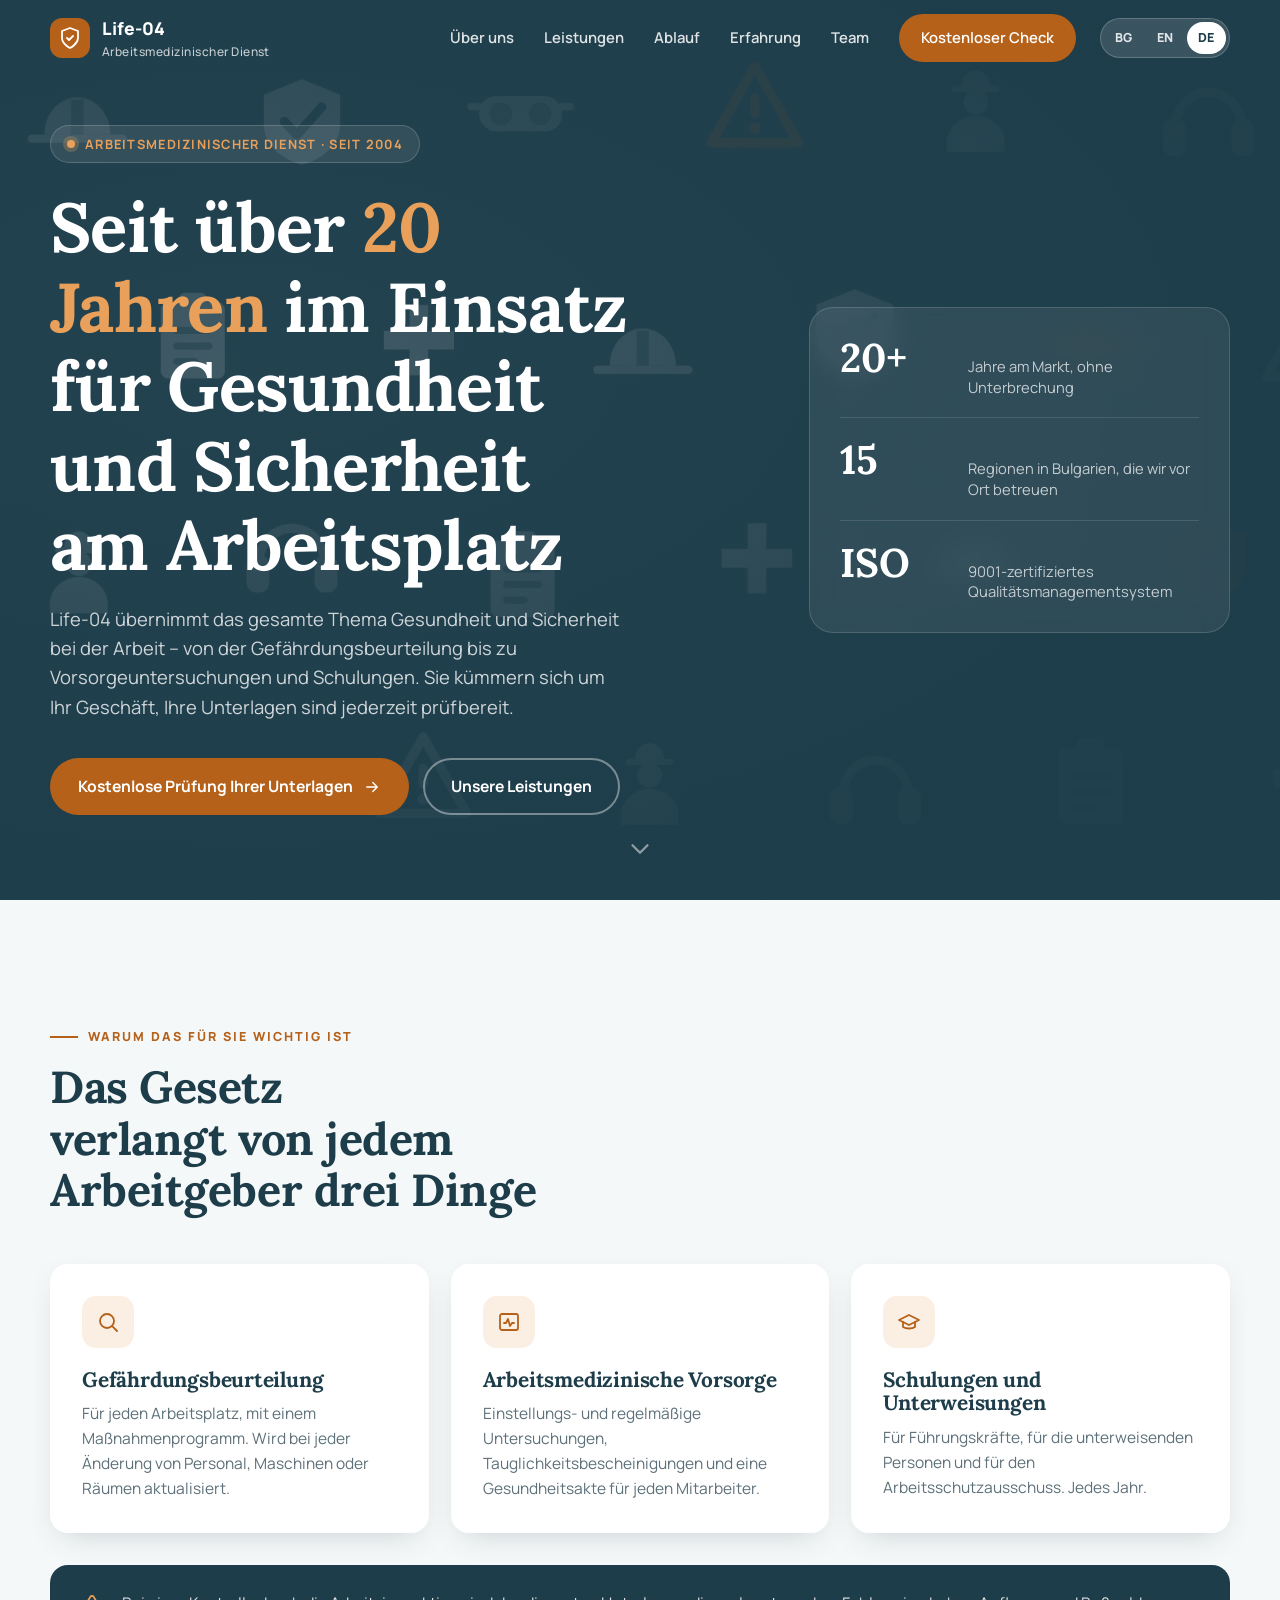
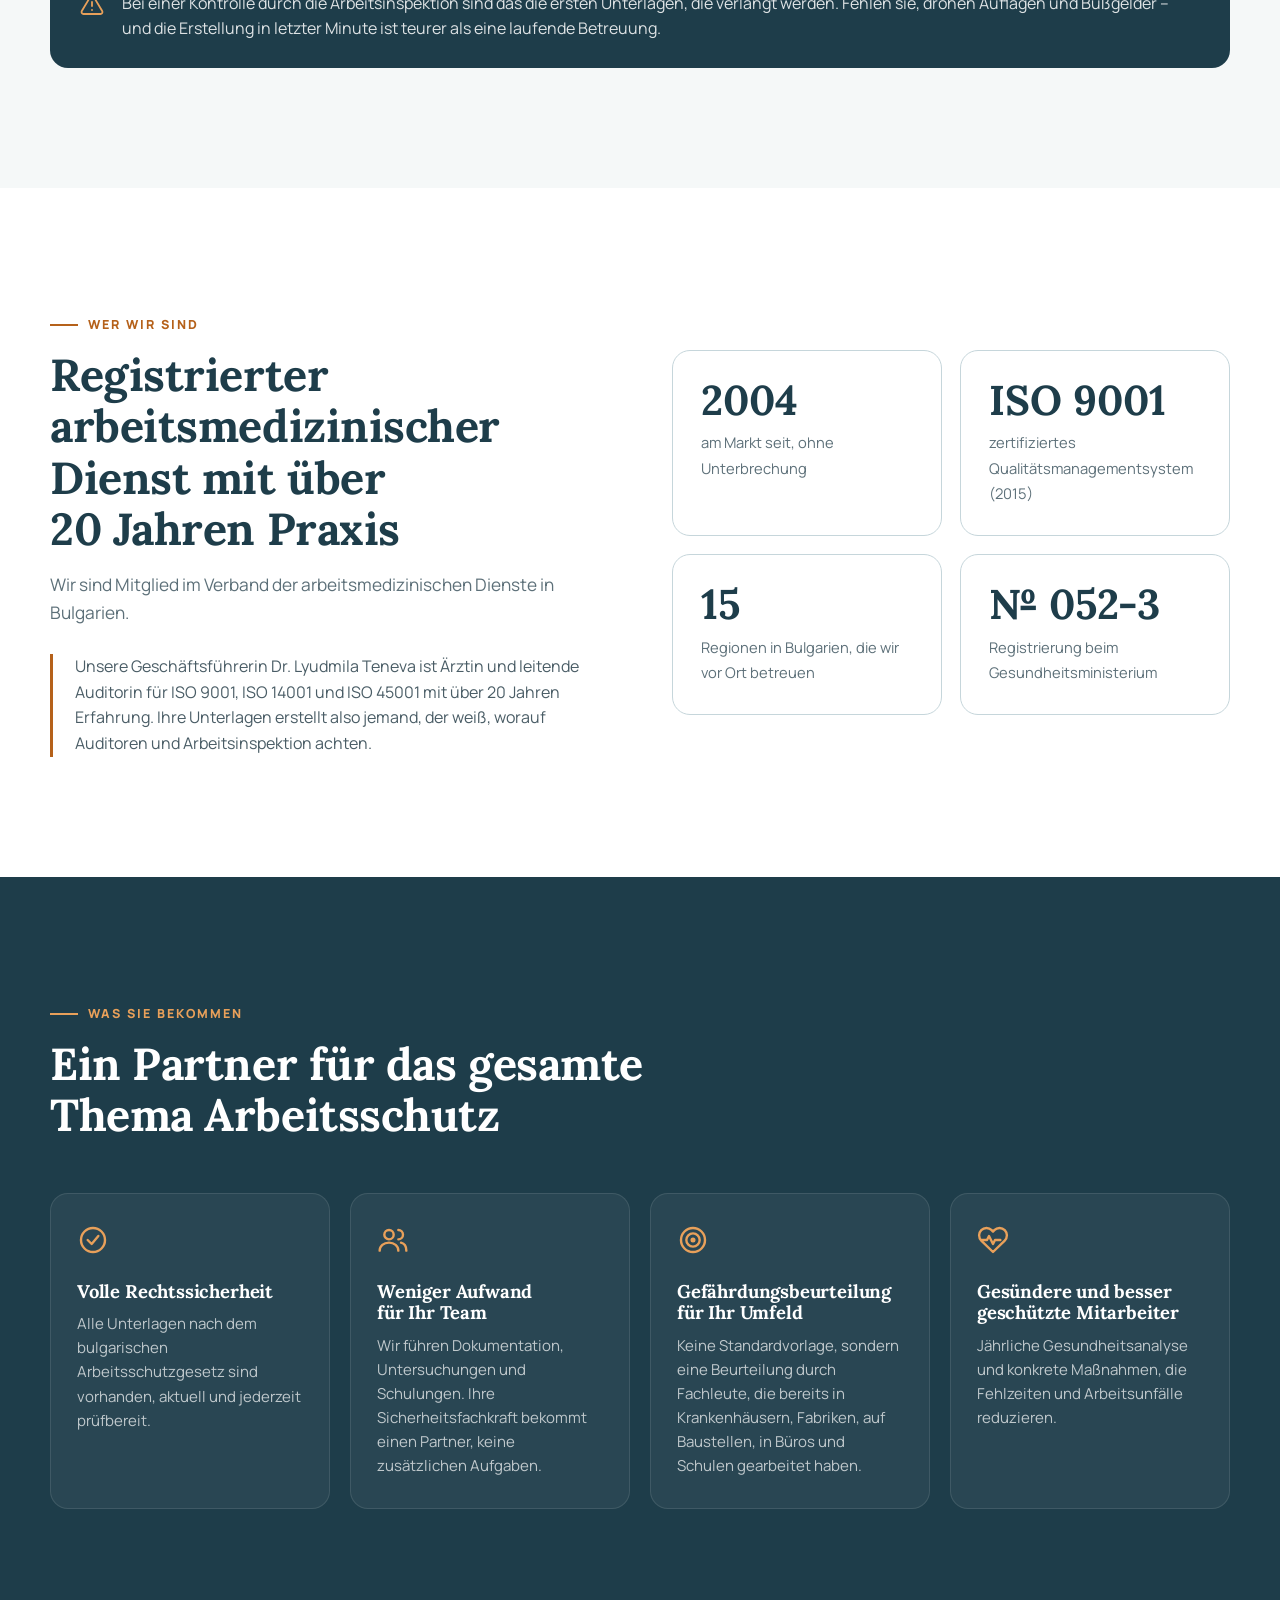
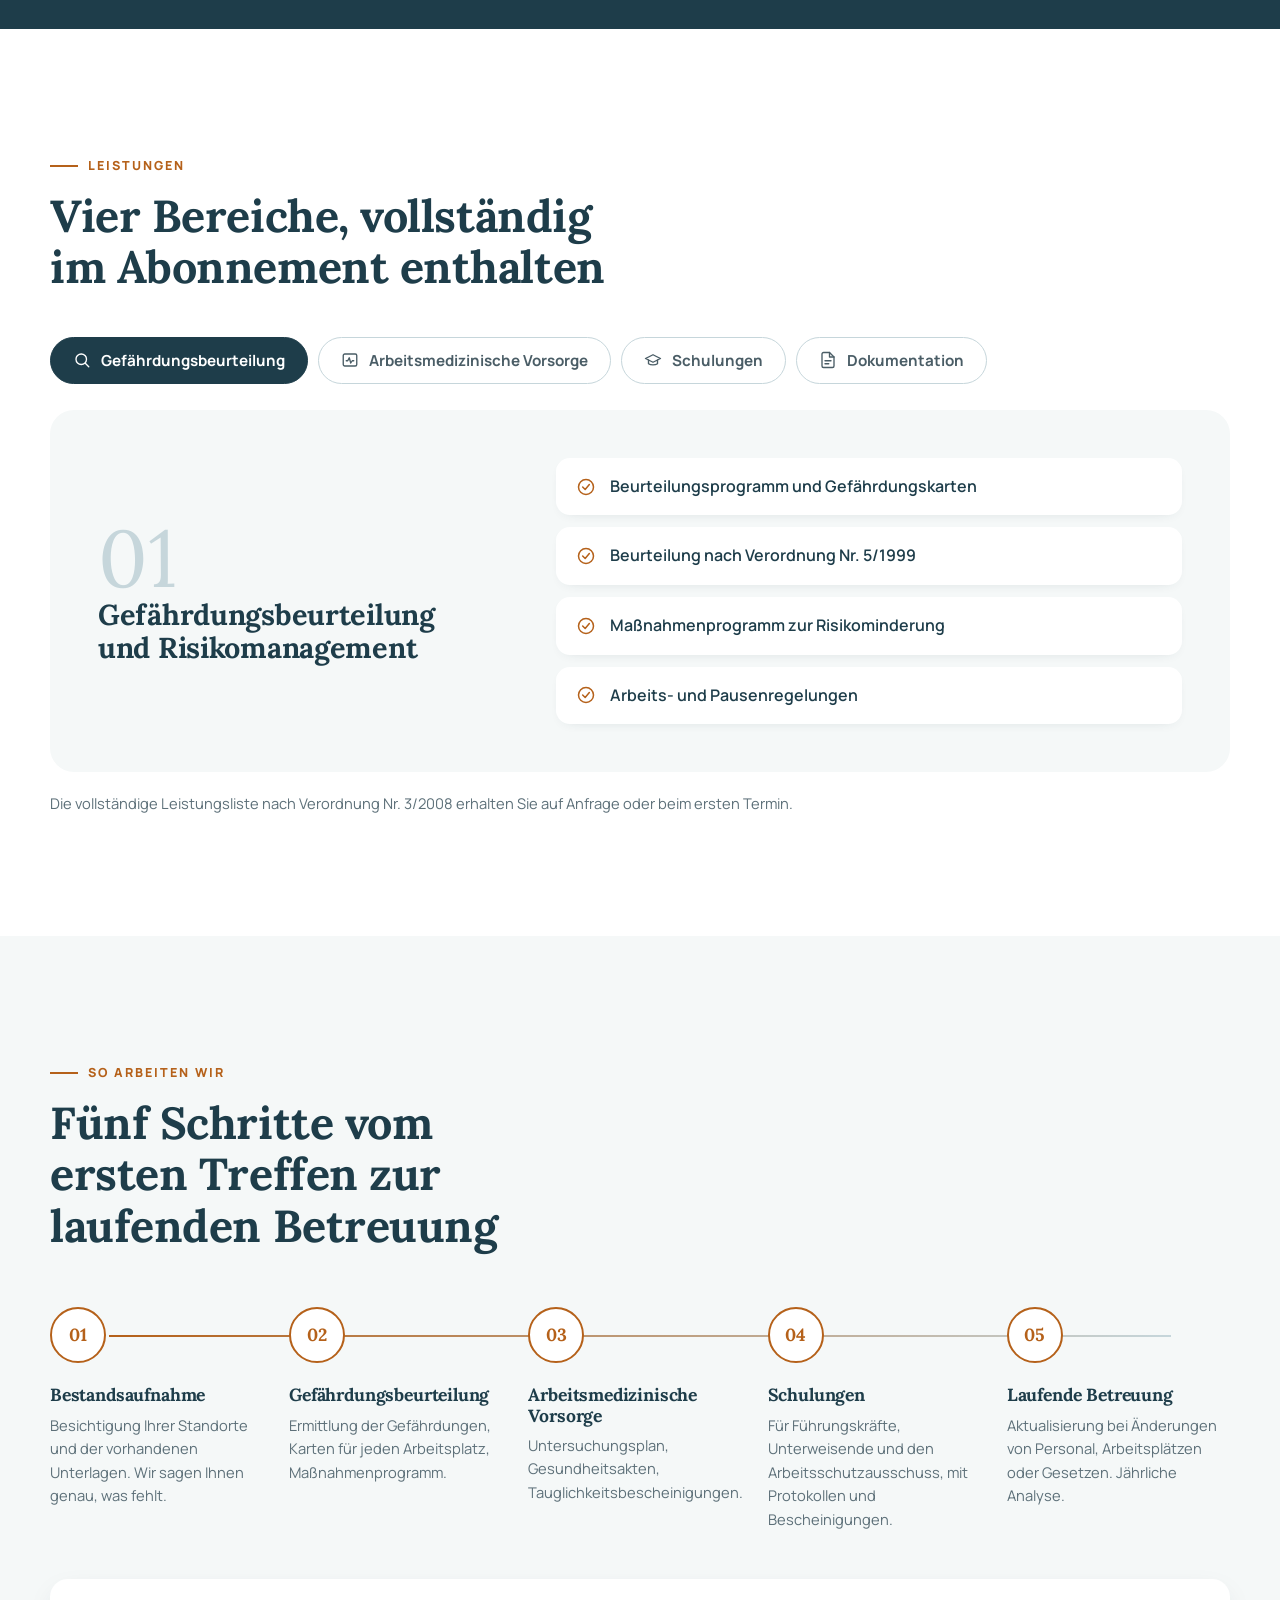
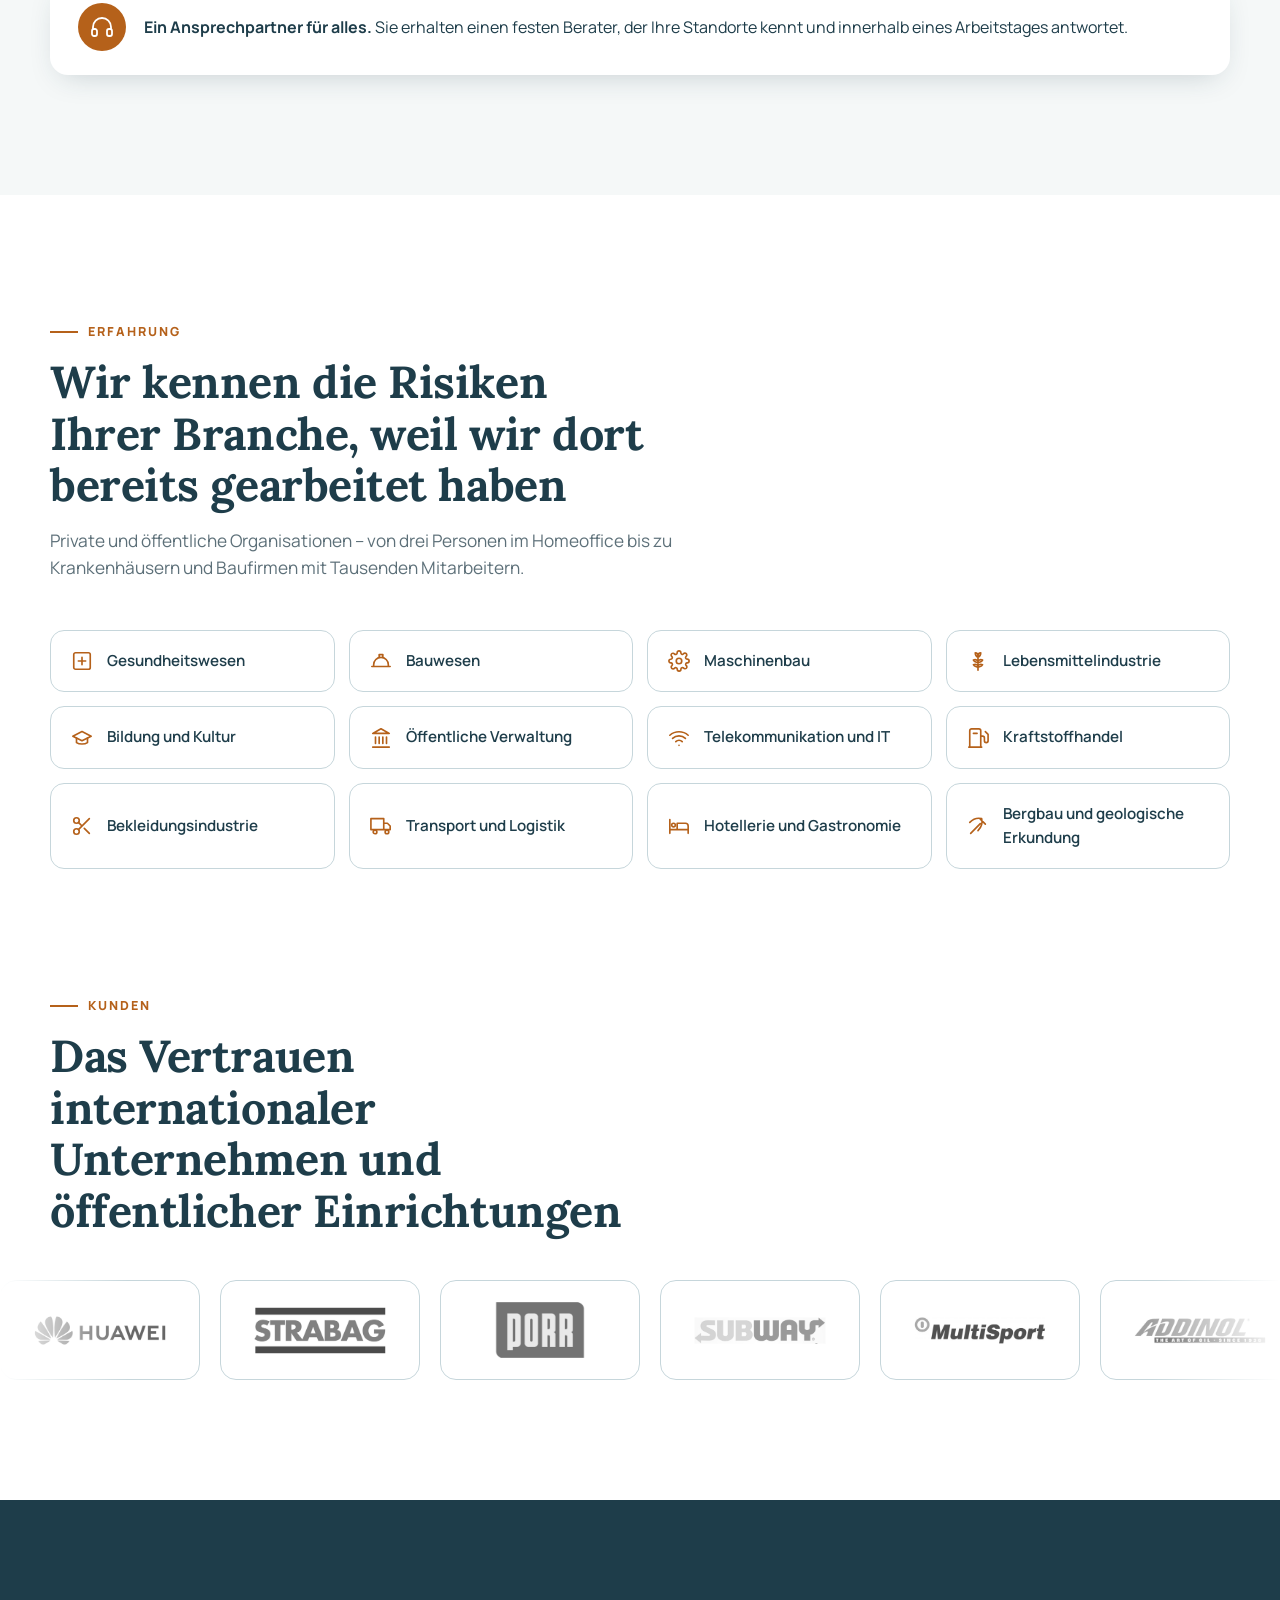
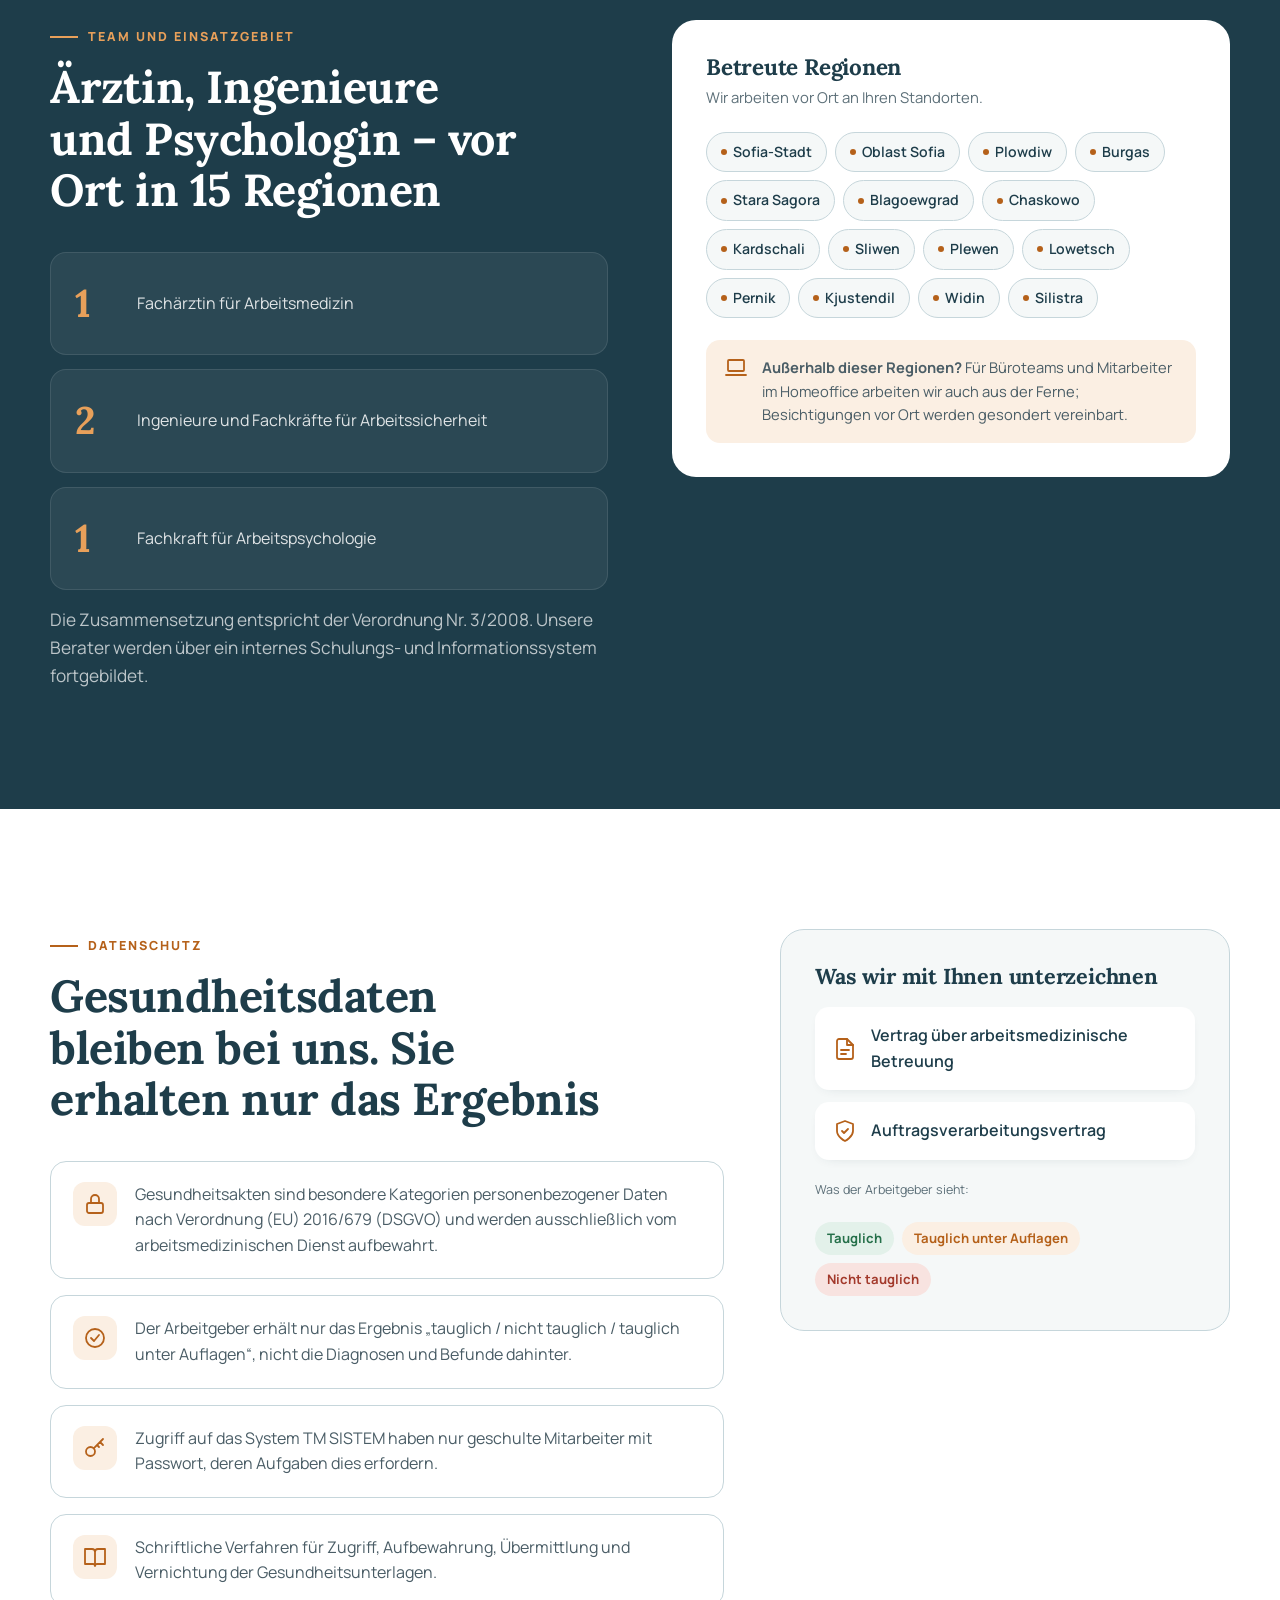
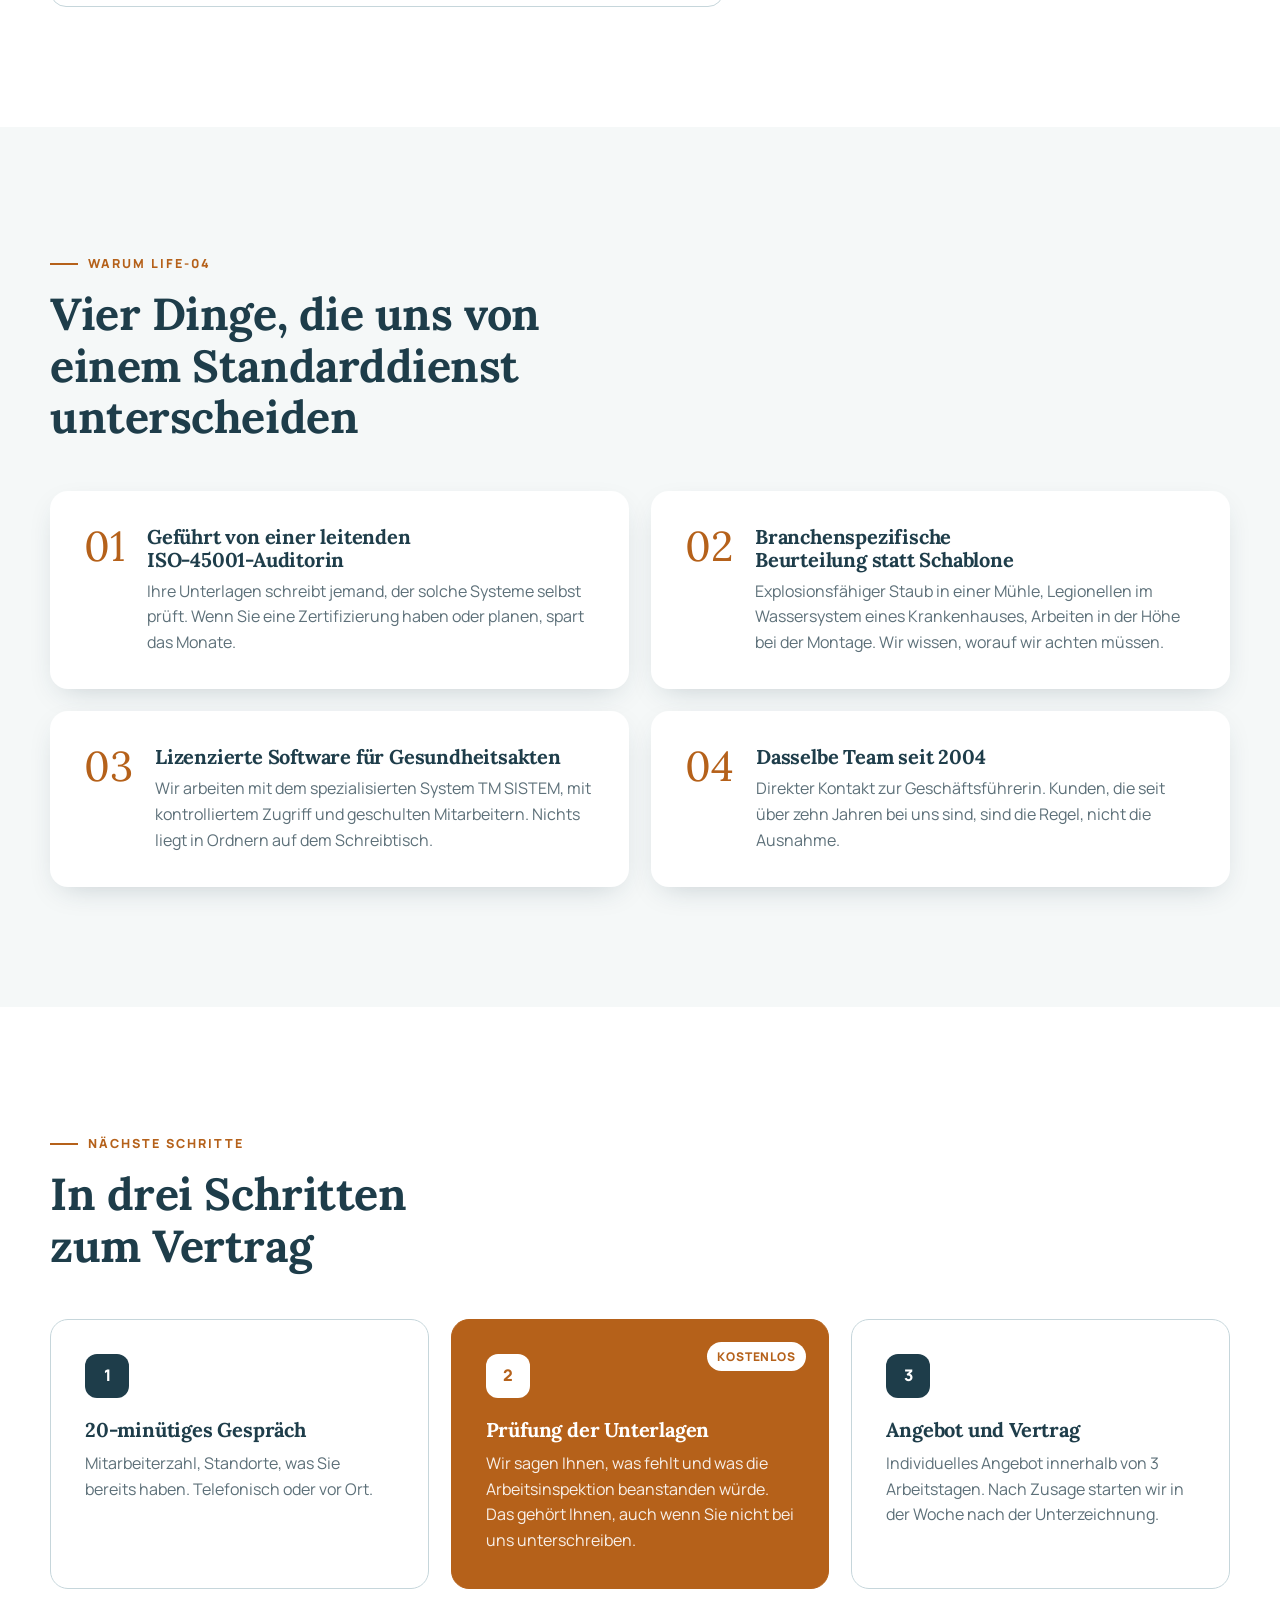
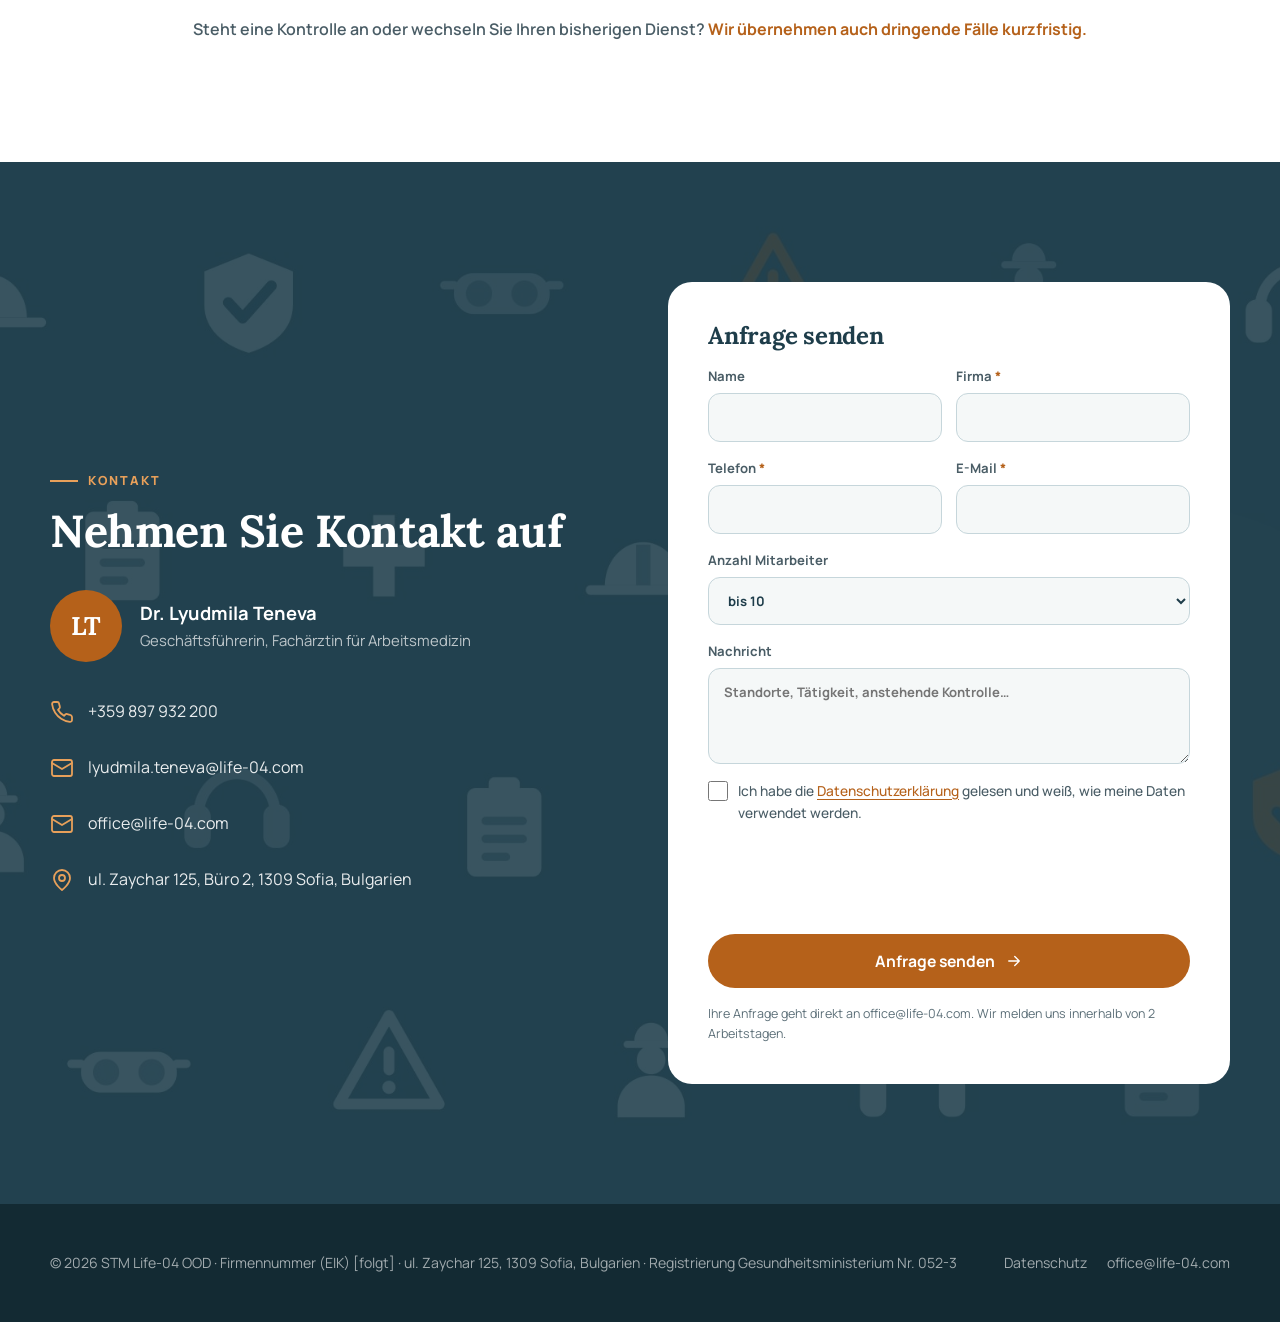
==== commit 5063b78a: "Show phone as plain text; email links open the mail app The phone number is no longer a link anywher" ====
--- a/website/de.html
+++ b/website/de.html
@@ -221,7 +221,7 @@
 .ns h3{font-size:1.25rem;margin-bottom:10px}
 .ns p{color:var(--muted)}
 .urgent{margin-top:28px;text-align:center;color:var(--slate);font-weight:600}
-.urgent a{color:var(--accent);text-decoration:underline;text-underline-offset:4px}
+.urgent strong{color:var(--accent)}
 
 /* contact */
 .contact{background:var(--ink);color:#fff;position:relative;overflow:hidden}
@@ -637,7 +637,7 @@
       <div class="ns hl reveal"><span class="tag">Kostenlos</span><div class="n">2</div><h3>Prüfung der Unterlagen</h3><p>Wir sagen Ihnen, was fehlt und was die Arbeitsinspektion beanstanden würde. Das gehört Ihnen, auch wenn Sie nicht bei uns unterschreiben.</p></div>
       <div class="ns reveal"><div class="n">3</div><h3>Angebot und Vertrag</h3><p>Individuelles Angebot innerhalb von 3 Arbeitstagen. Nach Zusage starten wir in der Woche nach der Unterzeichnung.</p></div>
     </div>
-    <p class="urgent reveal">Steht eine Kontrolle an oder wechseln Sie Ihren bisherigen Dienst? <a href="tel:+359897932200">Wir übernehmen auch dringende Fälle kurzfristig.</a></p>
+    <p class="urgent reveal">Steht eine Kontrolle an oder wechseln Sie Ihren bisherigen Dienst? <strong>Wir übernehmen auch dringende Fälle kurzfristig.</strong></p>
   </div>
 </section>
 
@@ -652,7 +652,7 @@
         <div><b>Dr. Lyudmila Teneva</b><span>Geschäftsführerin, Fachärztin für Arbeitsmedizin</span></div>
       </div>
       <div class="clinks">
-        <a href="tel:+359897932200"><svg class="i"><use href="#i-phone"/></svg>+359 897 932 200</a>
+        <div><svg class="i"><use href="#i-phone"/></svg>+359 897 932 200</div>
         <a href="mailto:lyudmila.teneva@life-04.com"><svg class="i"><use href="#i-mail"/></svg>lyudmila.teneva@life-04.com</a>
         <a href="mailto:office@life-04.com"><svg class="i"><use href="#i-mail"/></svg>office@life-04.com</a>
         <div><svg class="i"><use href="#i-pin"/></svg>ul. Zaychar 125, Büro 2, 1309 Sofia, Bulgarien</div>
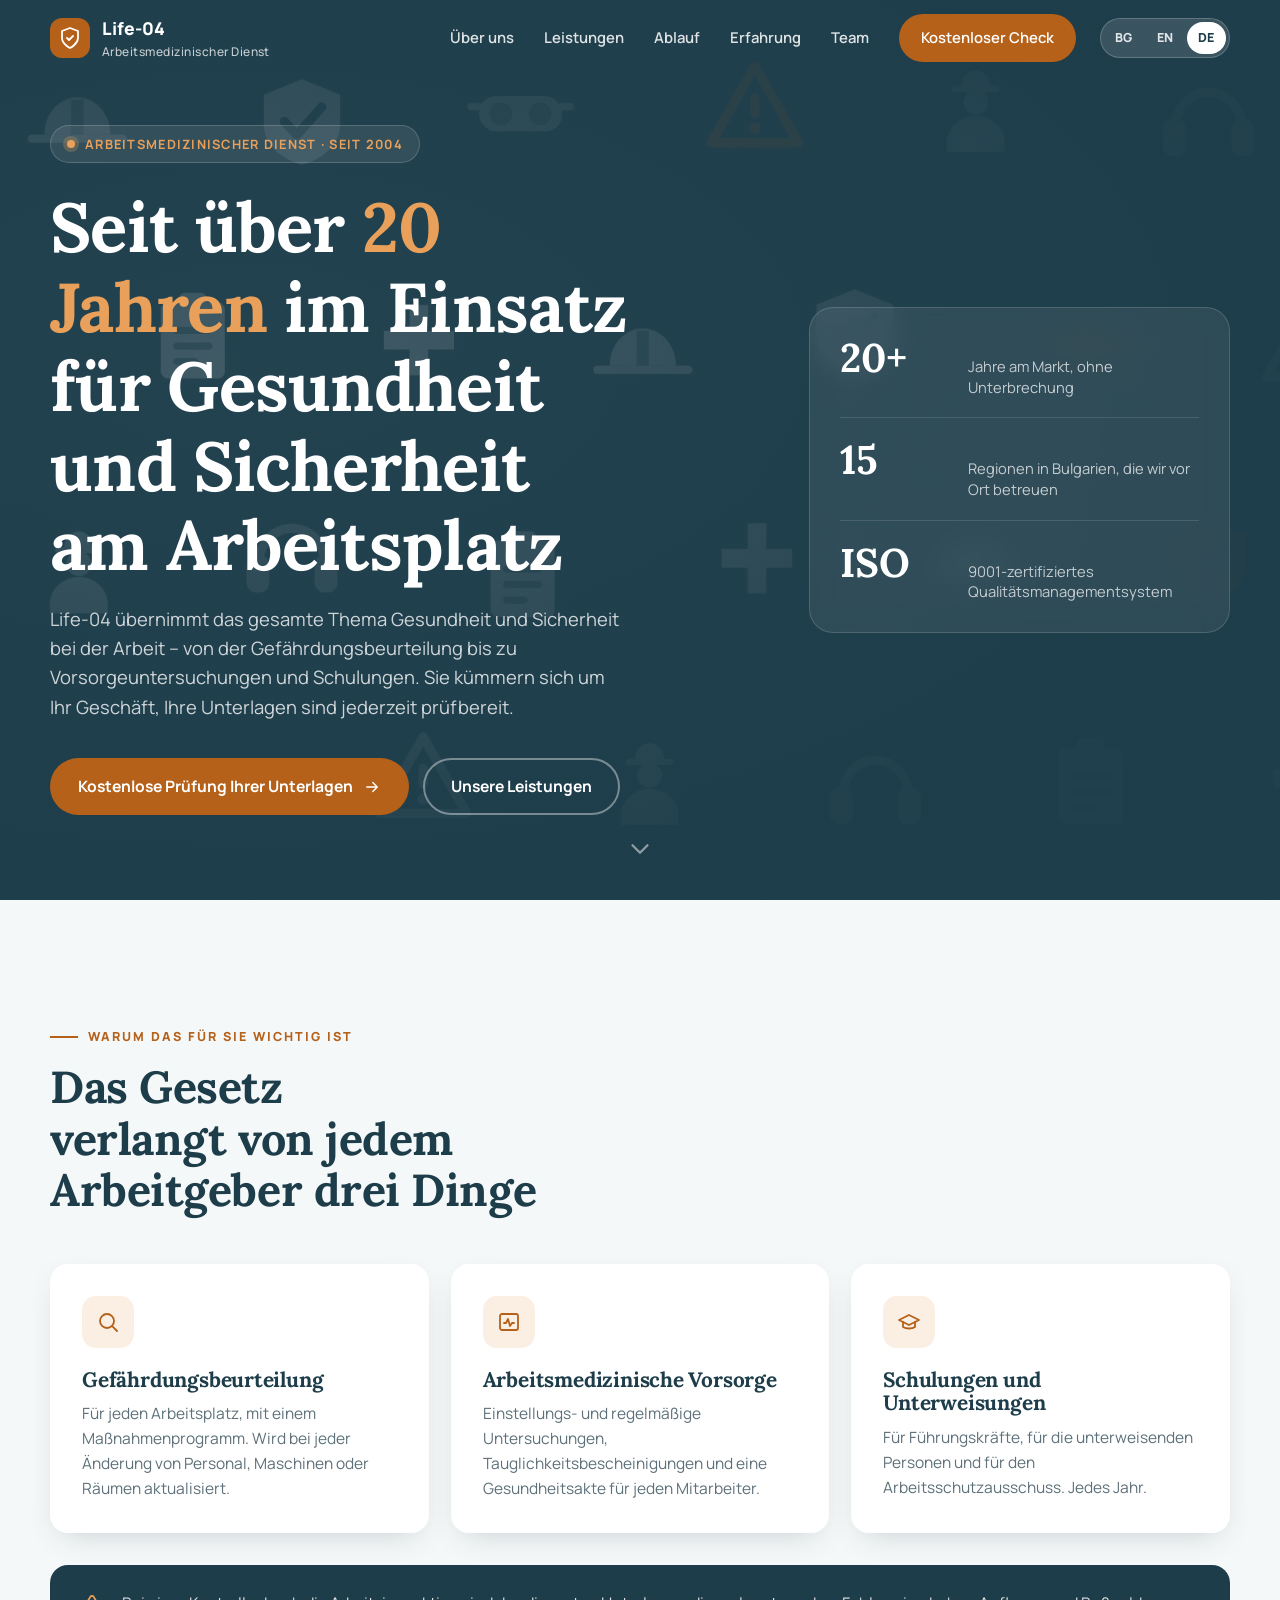
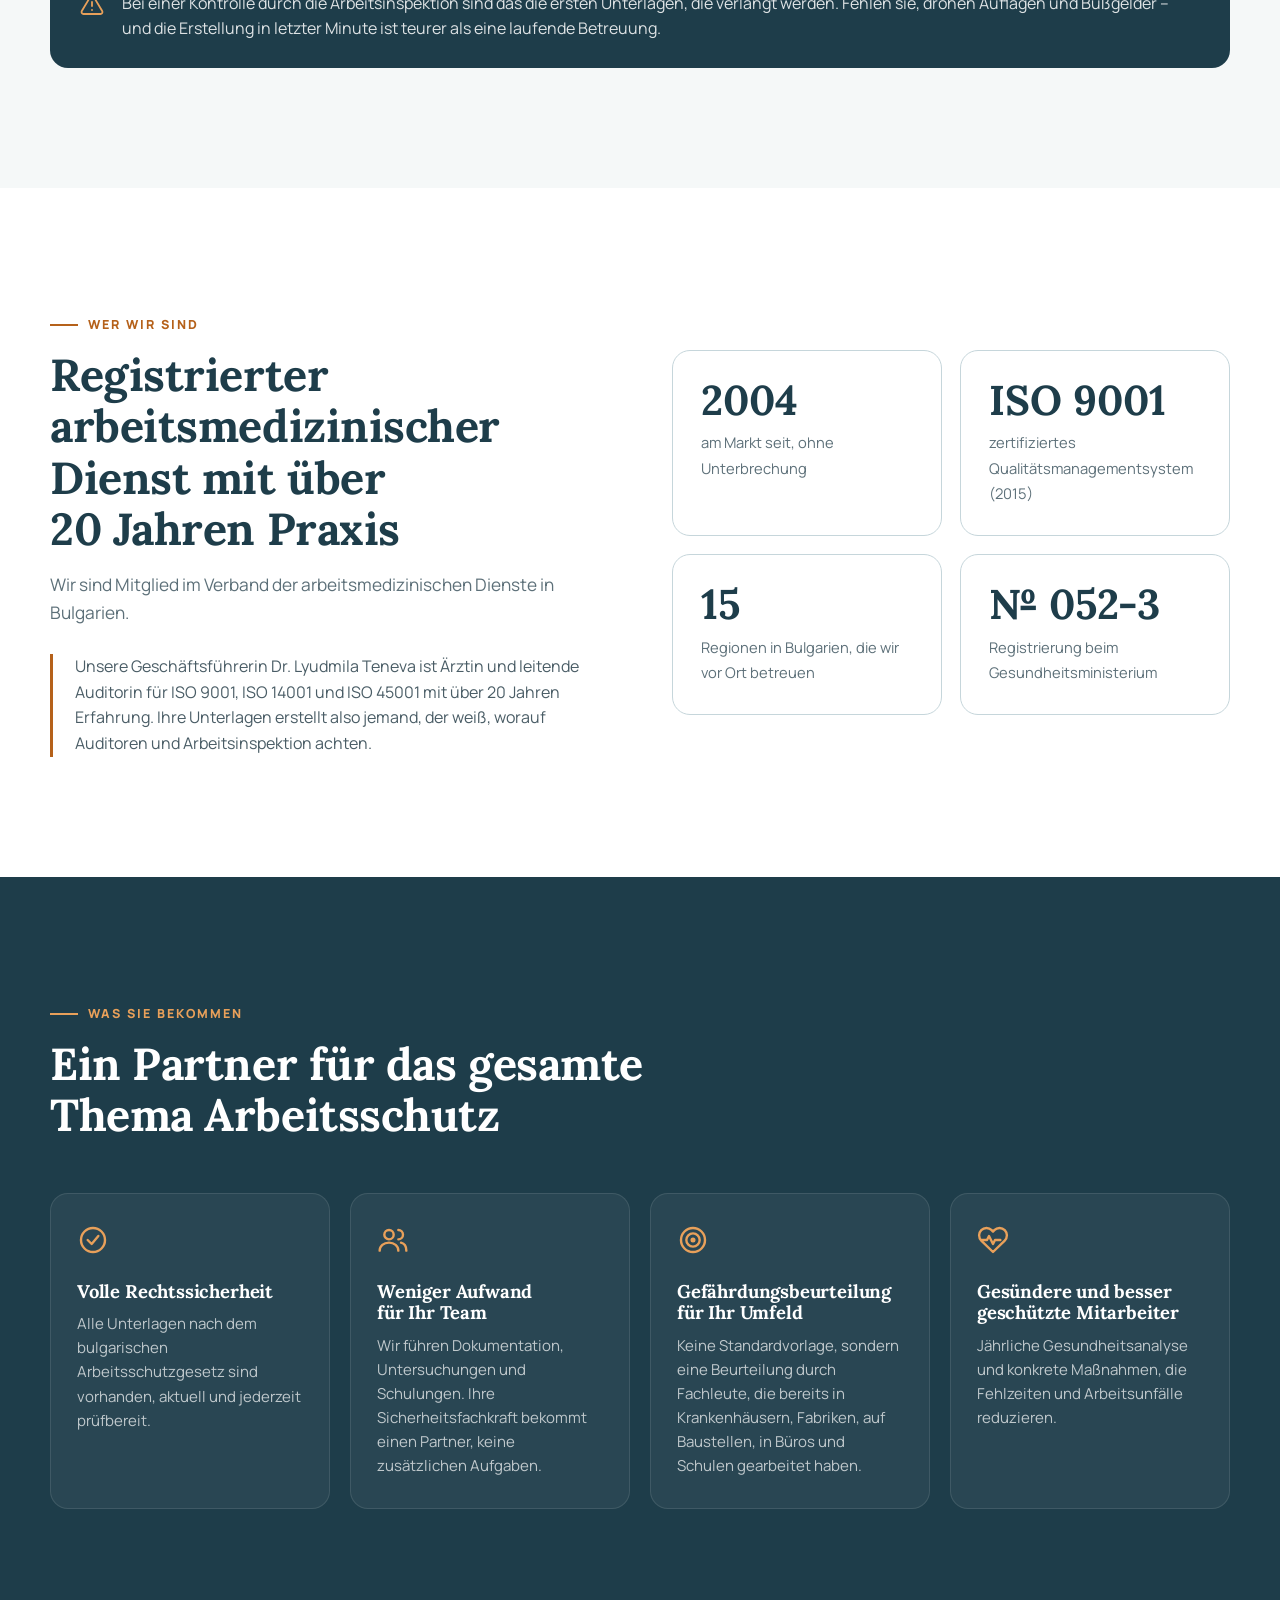
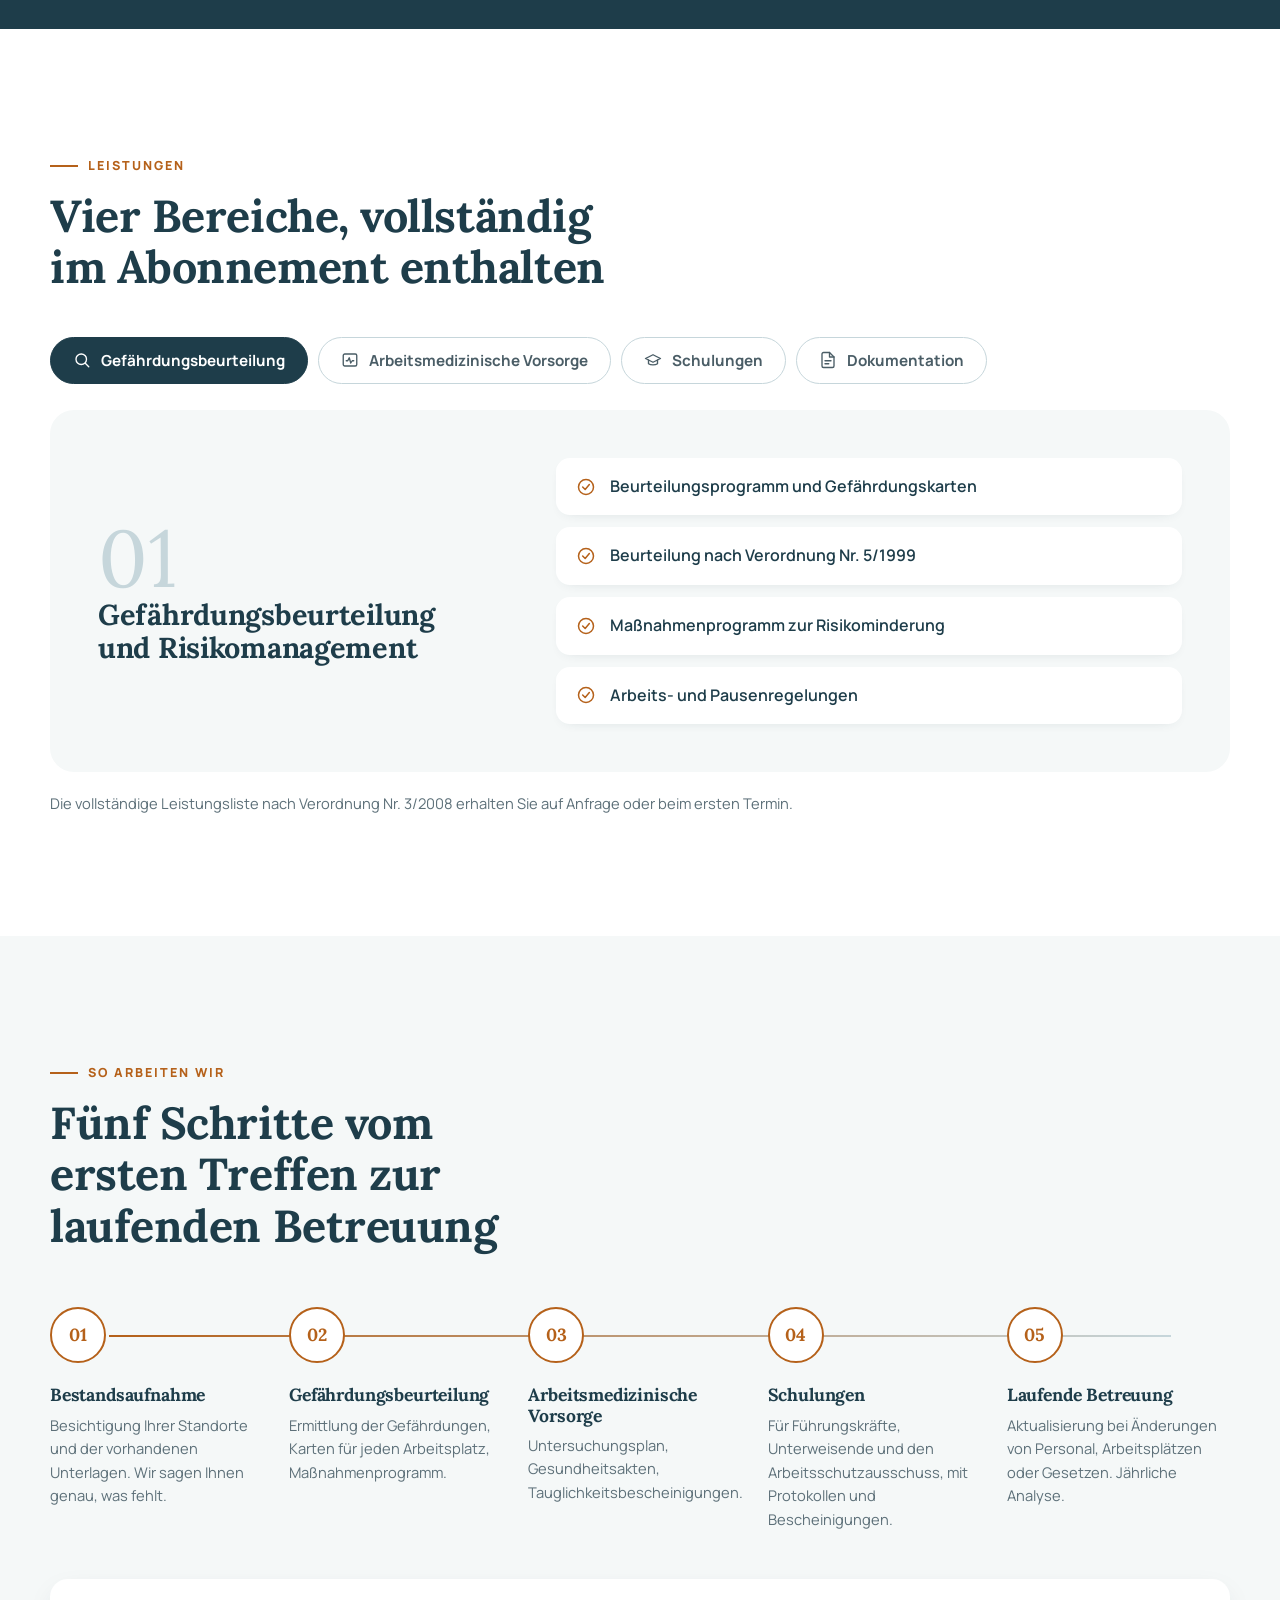
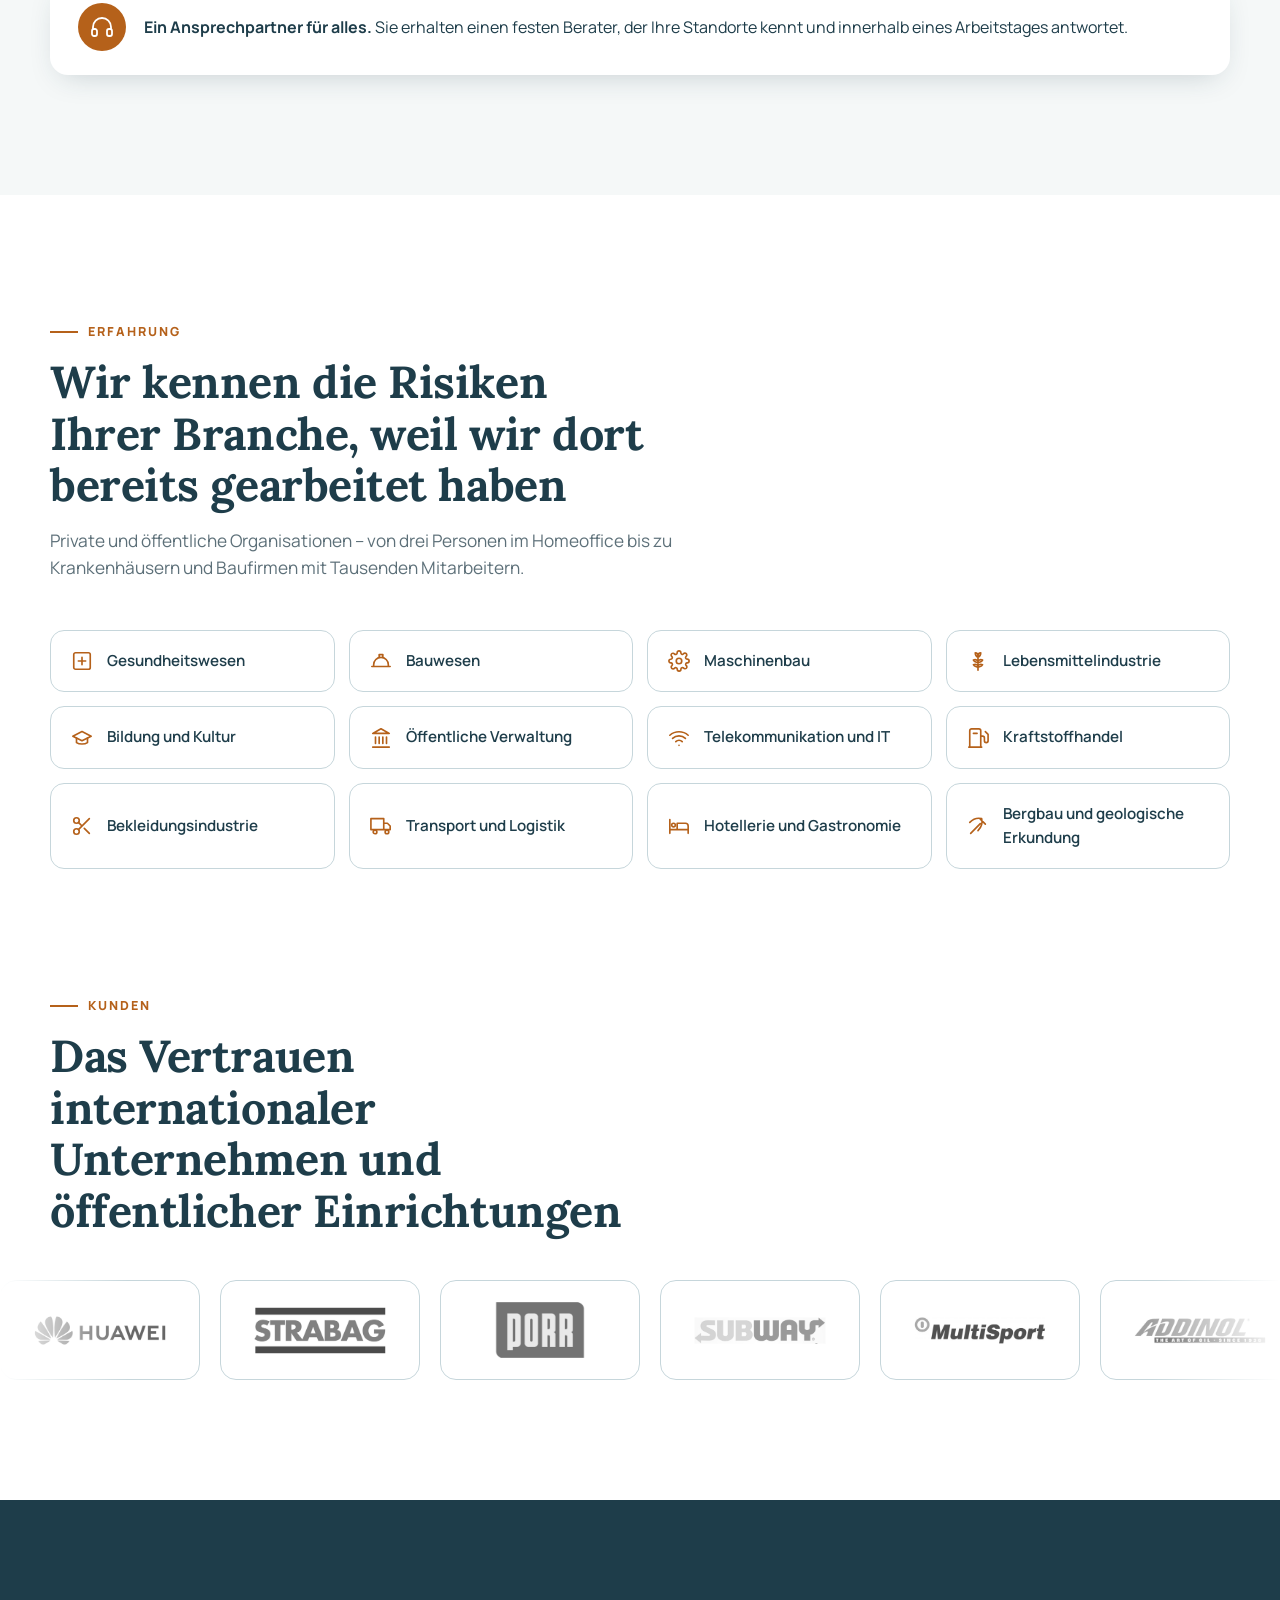
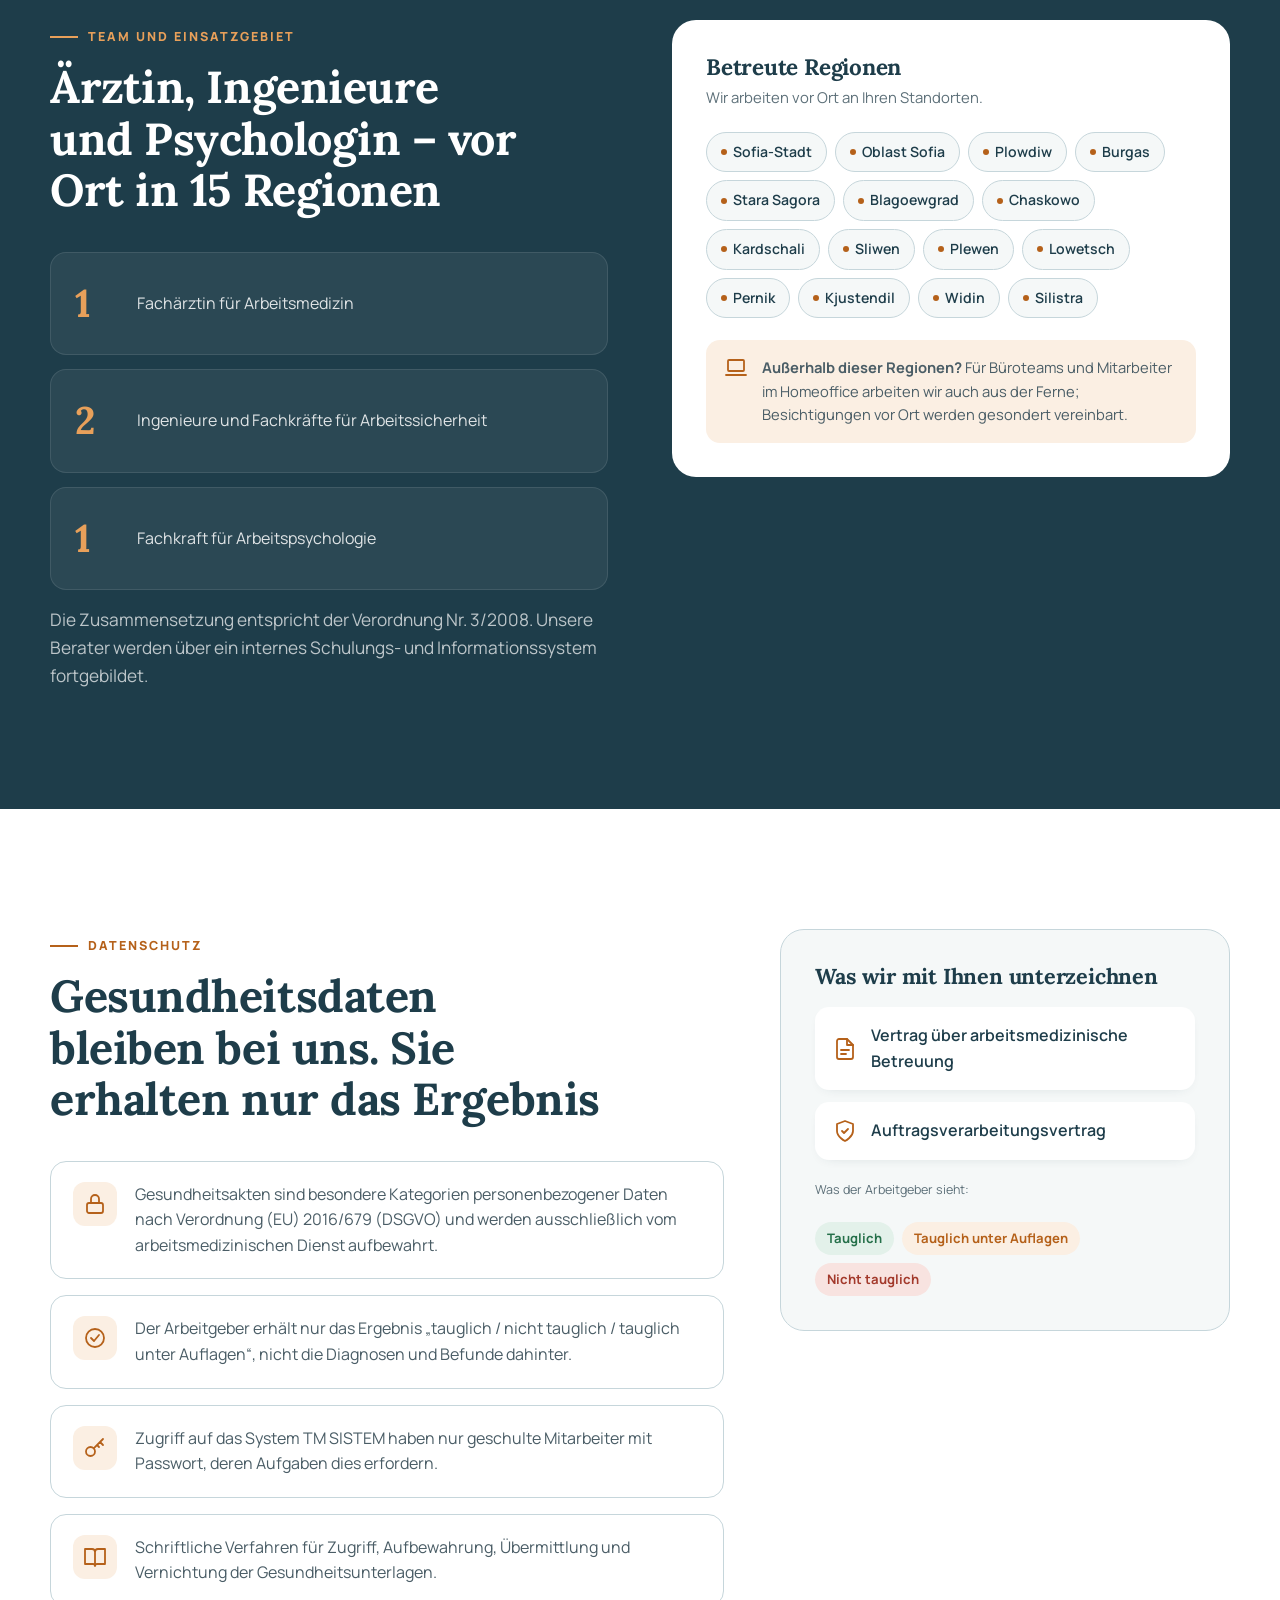
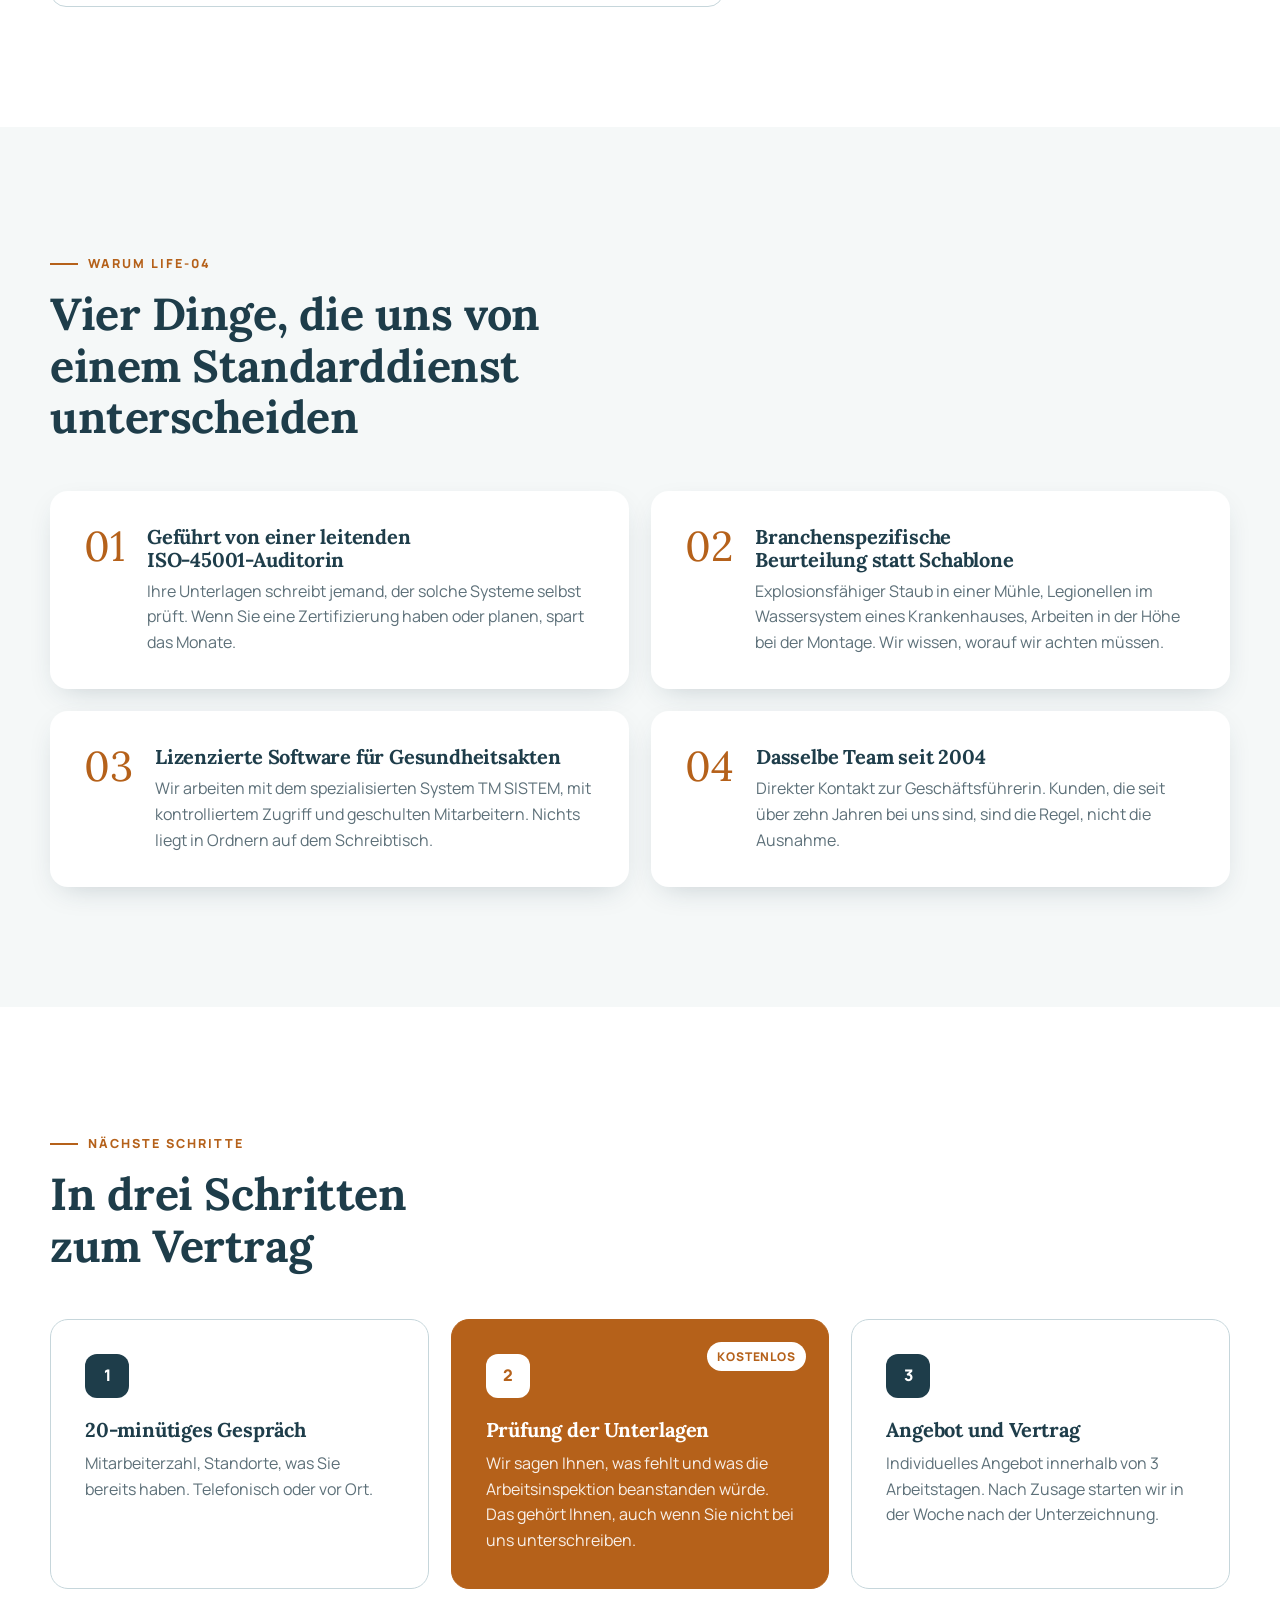
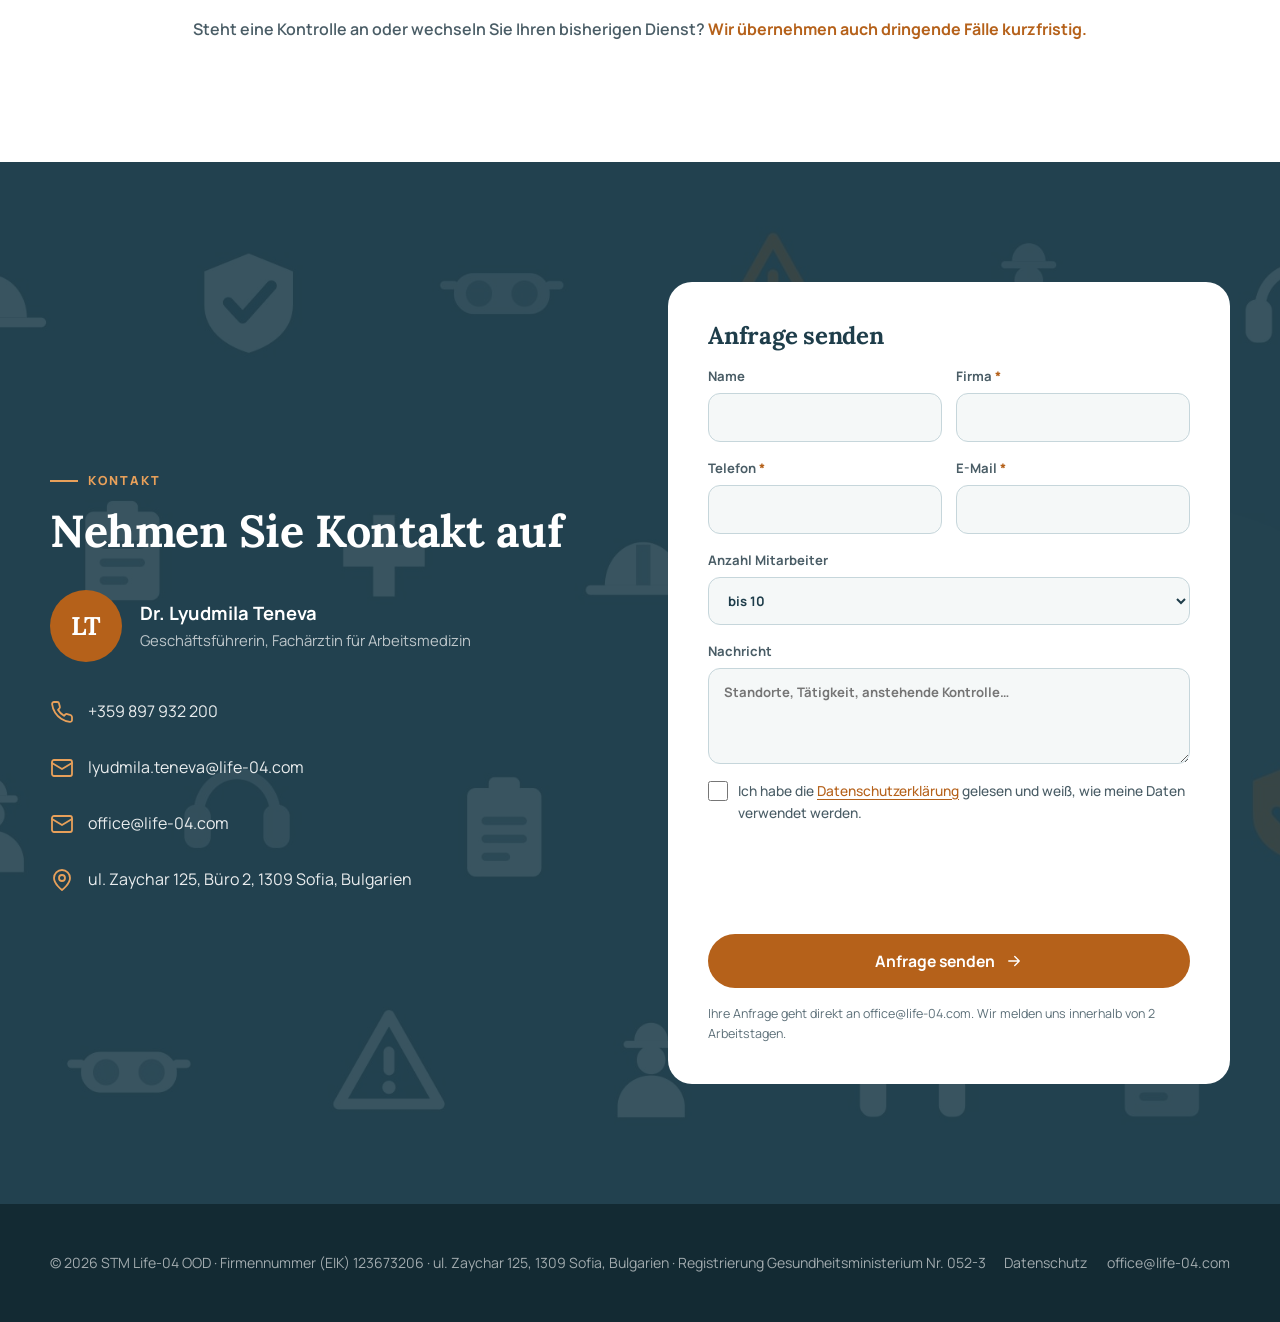
==== commit 5903569d: "Add company ID (EIK 123673206) to footer and privacy policy Co-Authored-By: Claude Opus 5.5 <noreply" ====
--- a/website/de.html
+++ b/website/de.html
@@ -687,7 +687,7 @@
 
 <footer>
   <div class="wrap">
-    <span>© <span id="y">2026</span> STM Life-04 OOD · Firmennummer (EIK) [folgt] · ul. Zaychar 125, 1309 Sofia, Bulgarien · Registrierung Gesundheitsministerium Nr. 052-3</span>
+    <span>© <span id="y">2026</span> STM Life-04 OOD · Firmennummer (EIK) 123673206 · ul. Zaychar 125, 1309 Sofia, Bulgarien · Registrierung Gesundheitsministerium Nr. 052-3</span>
     <span class="foot-links"><a href="privacy-de.html">Datenschutz</a><a href="mailto:office@life-04.com">office@life-04.com</a></span>
   </div>
 </footer>
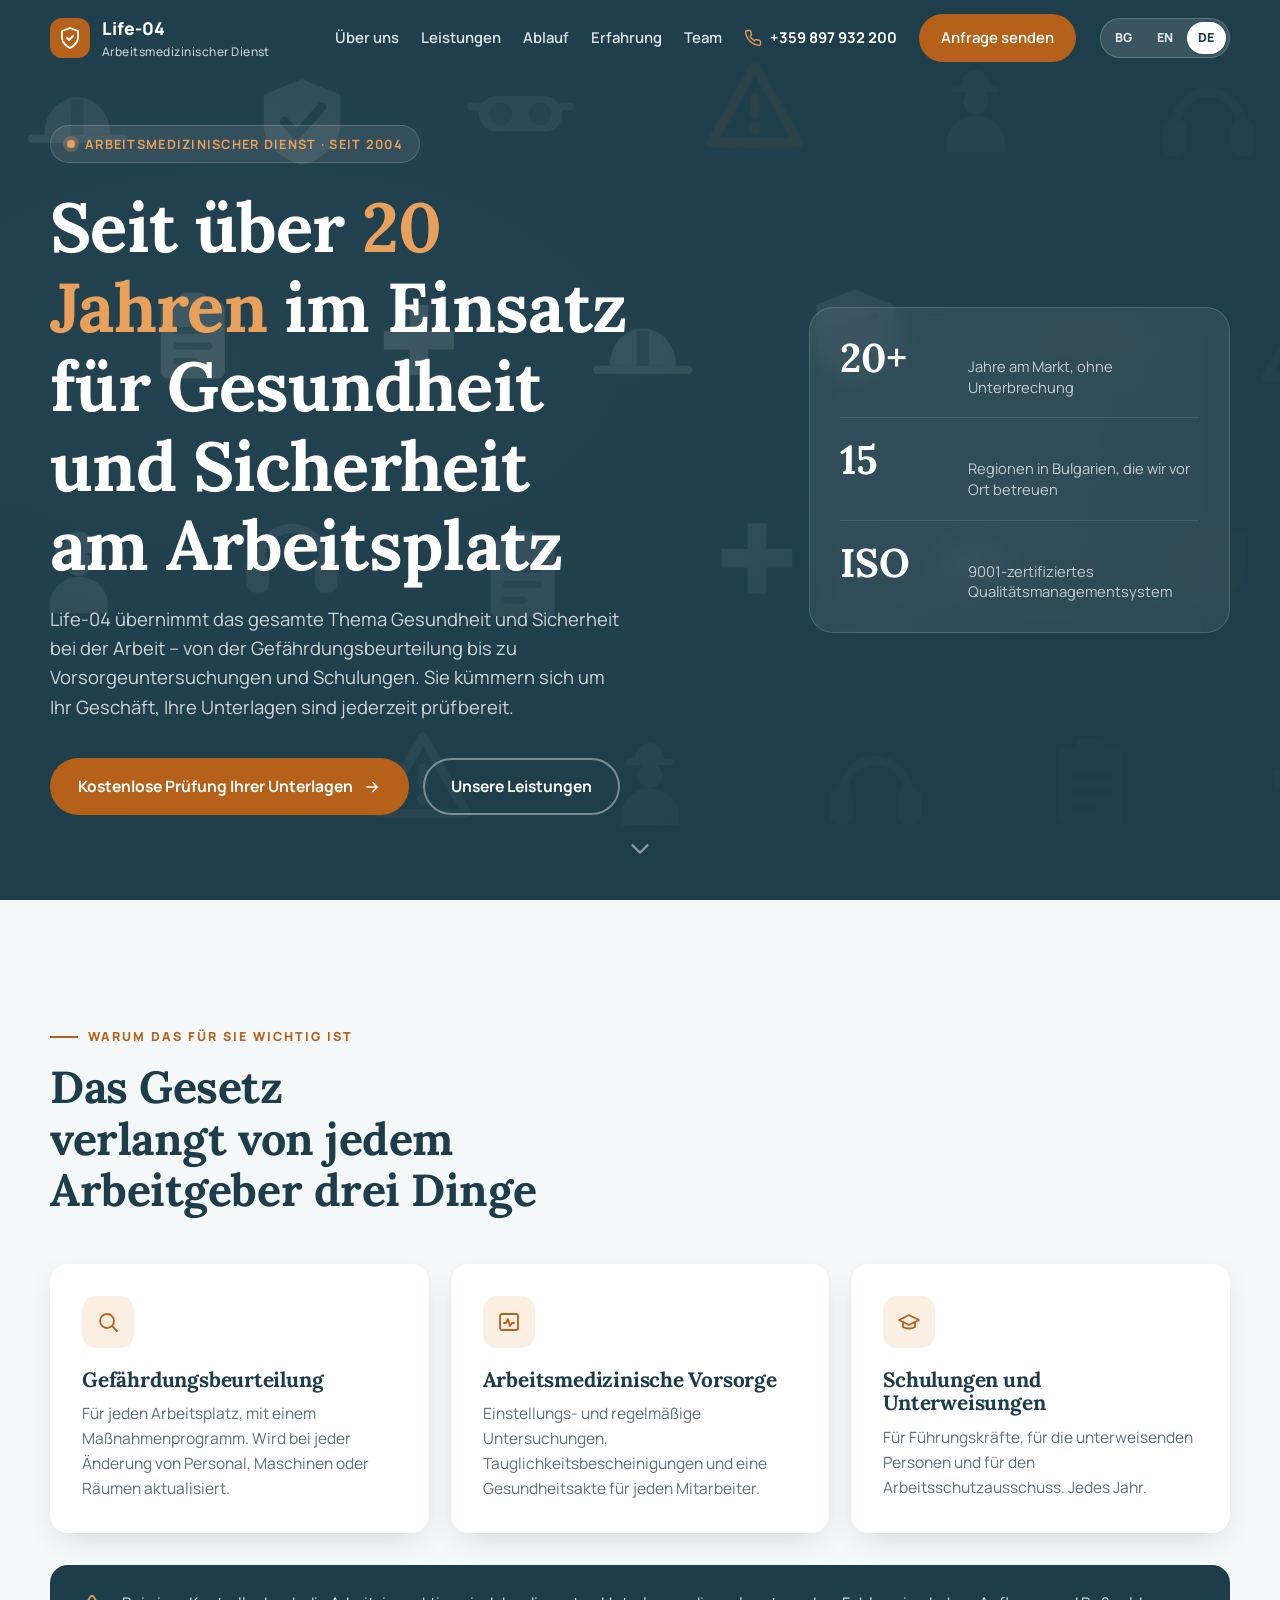
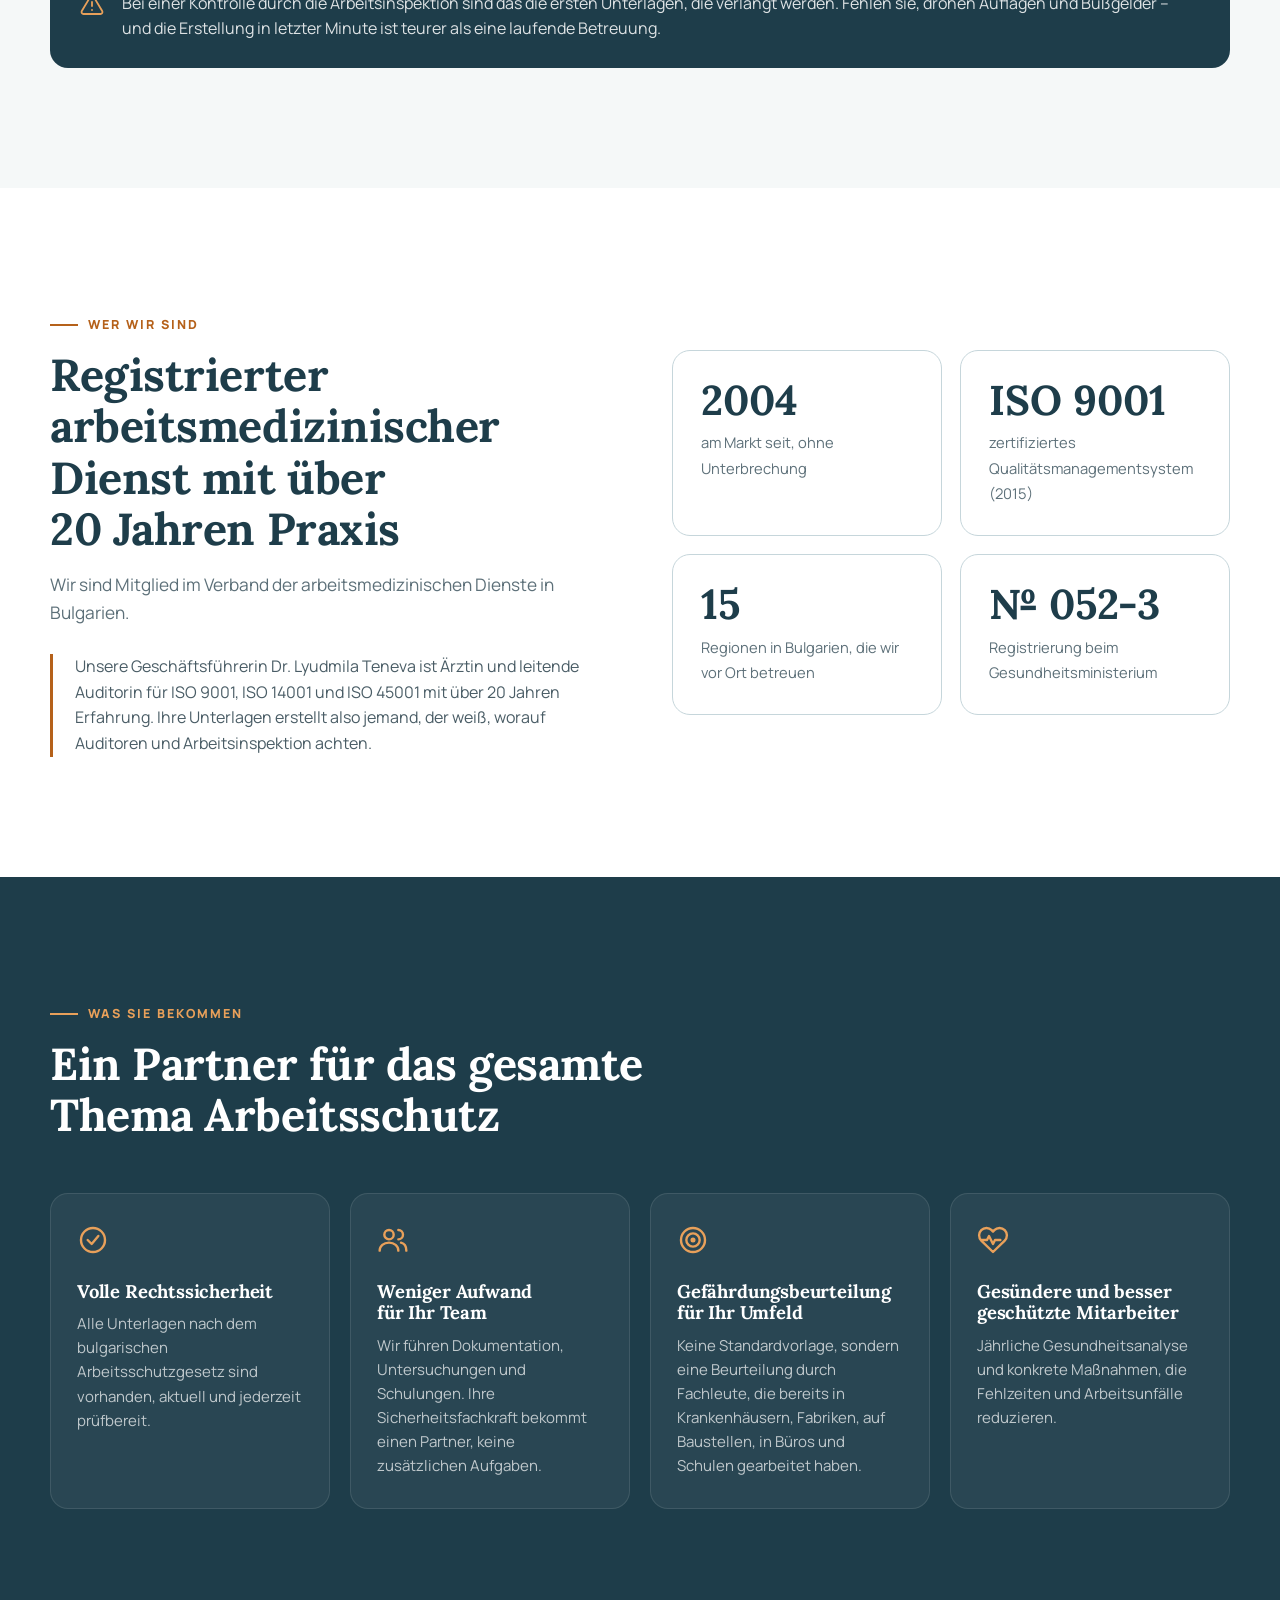
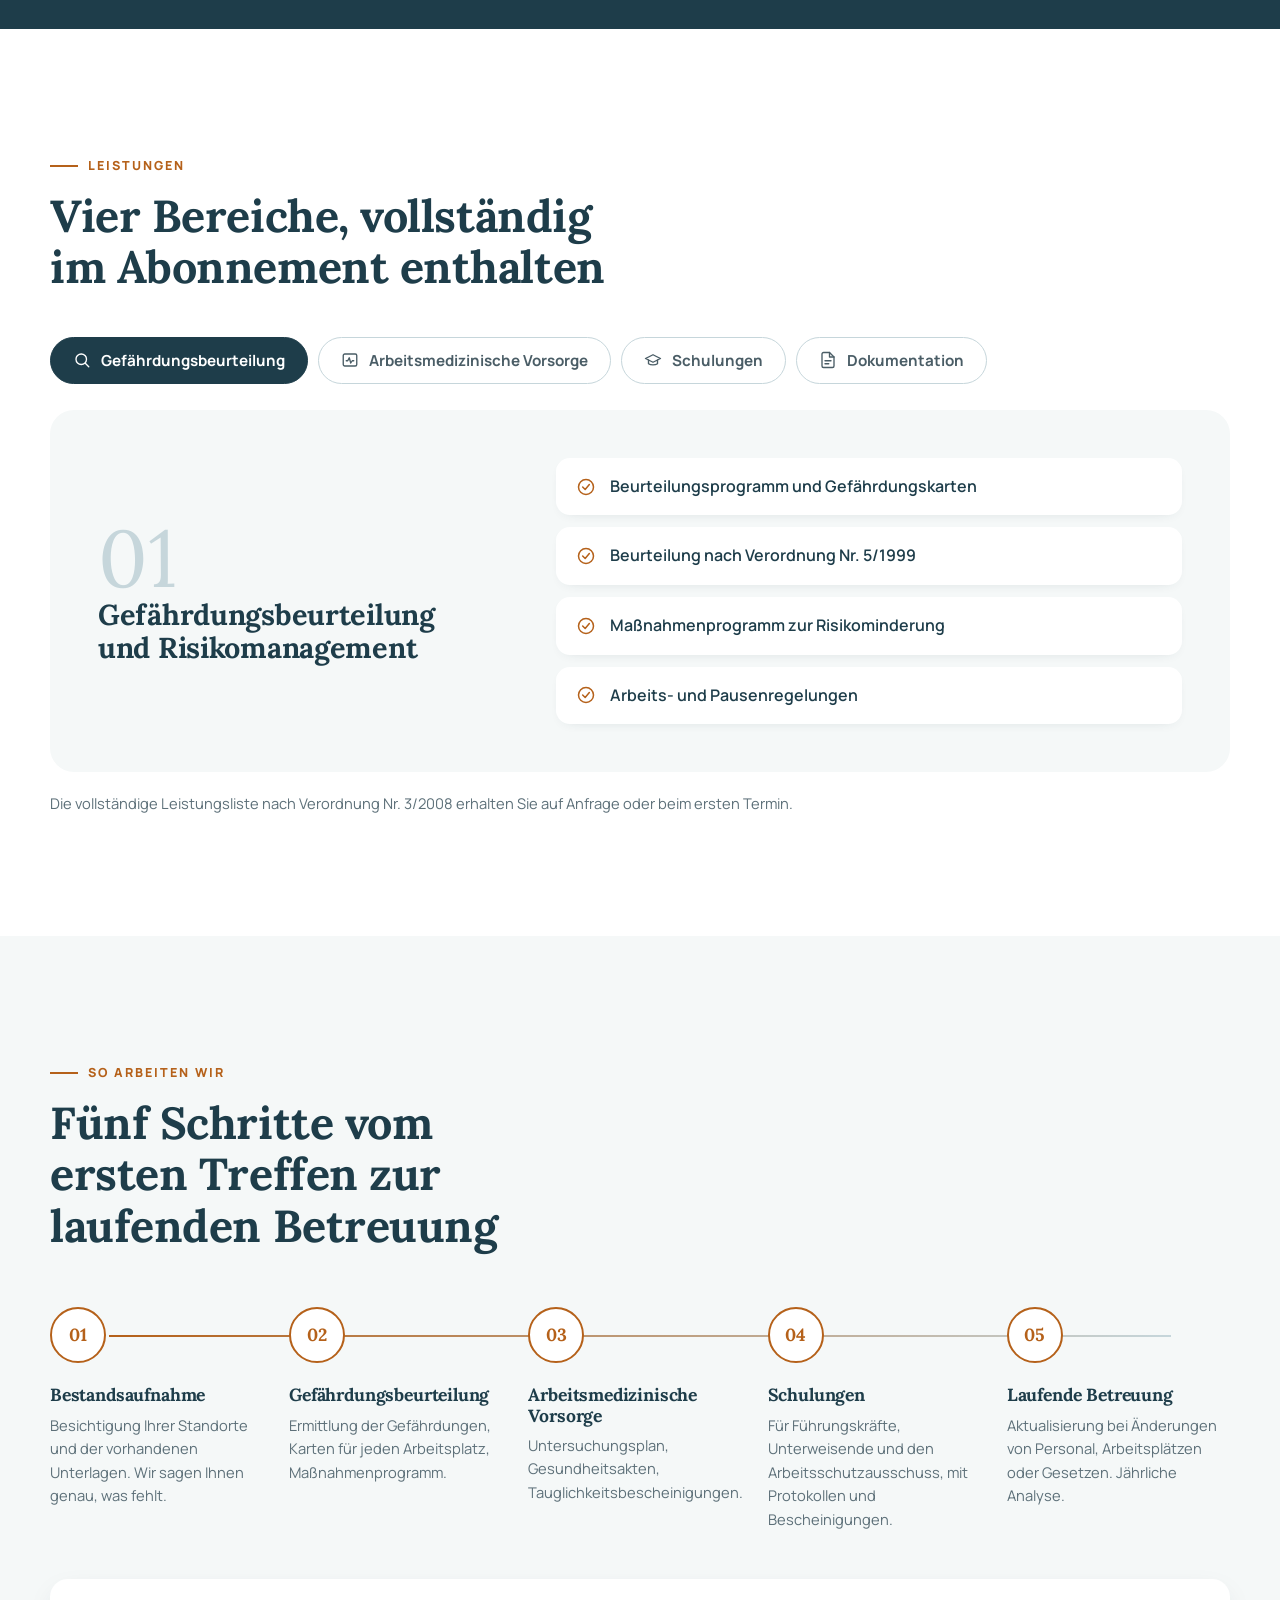
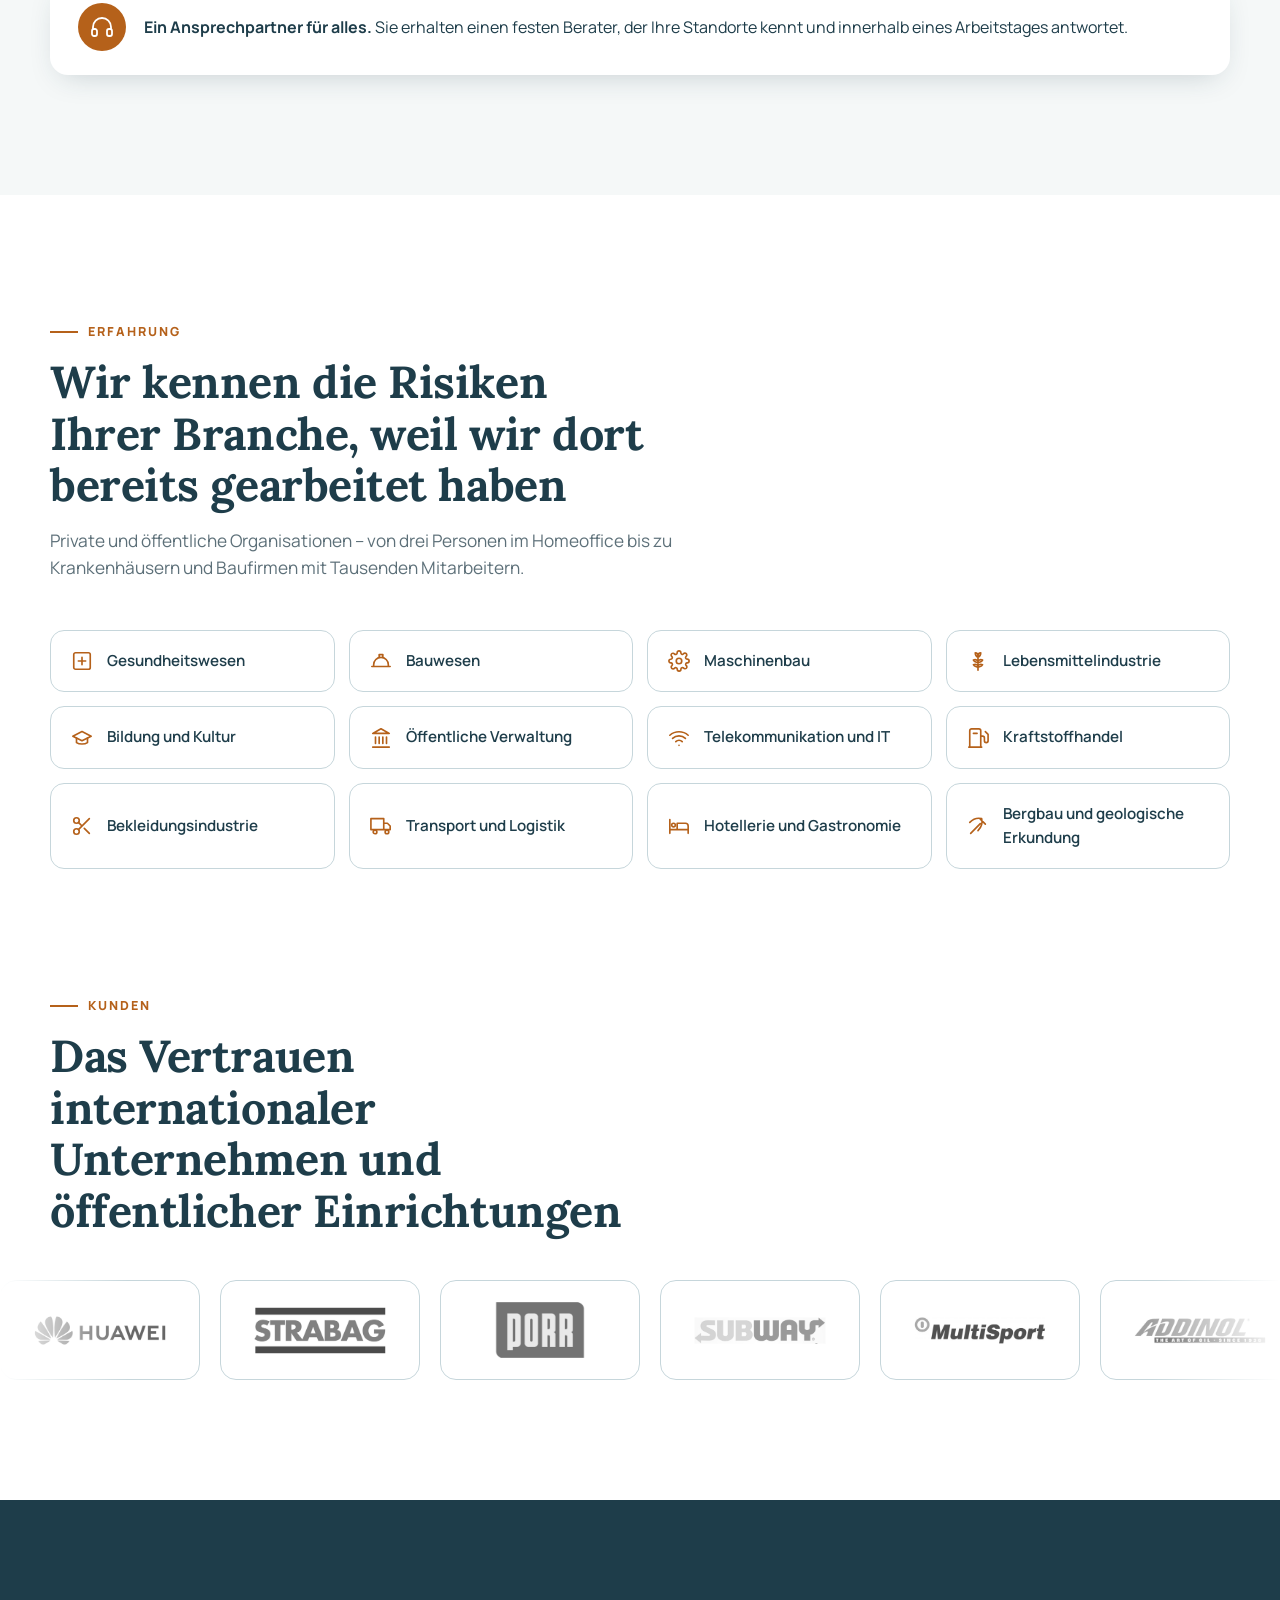
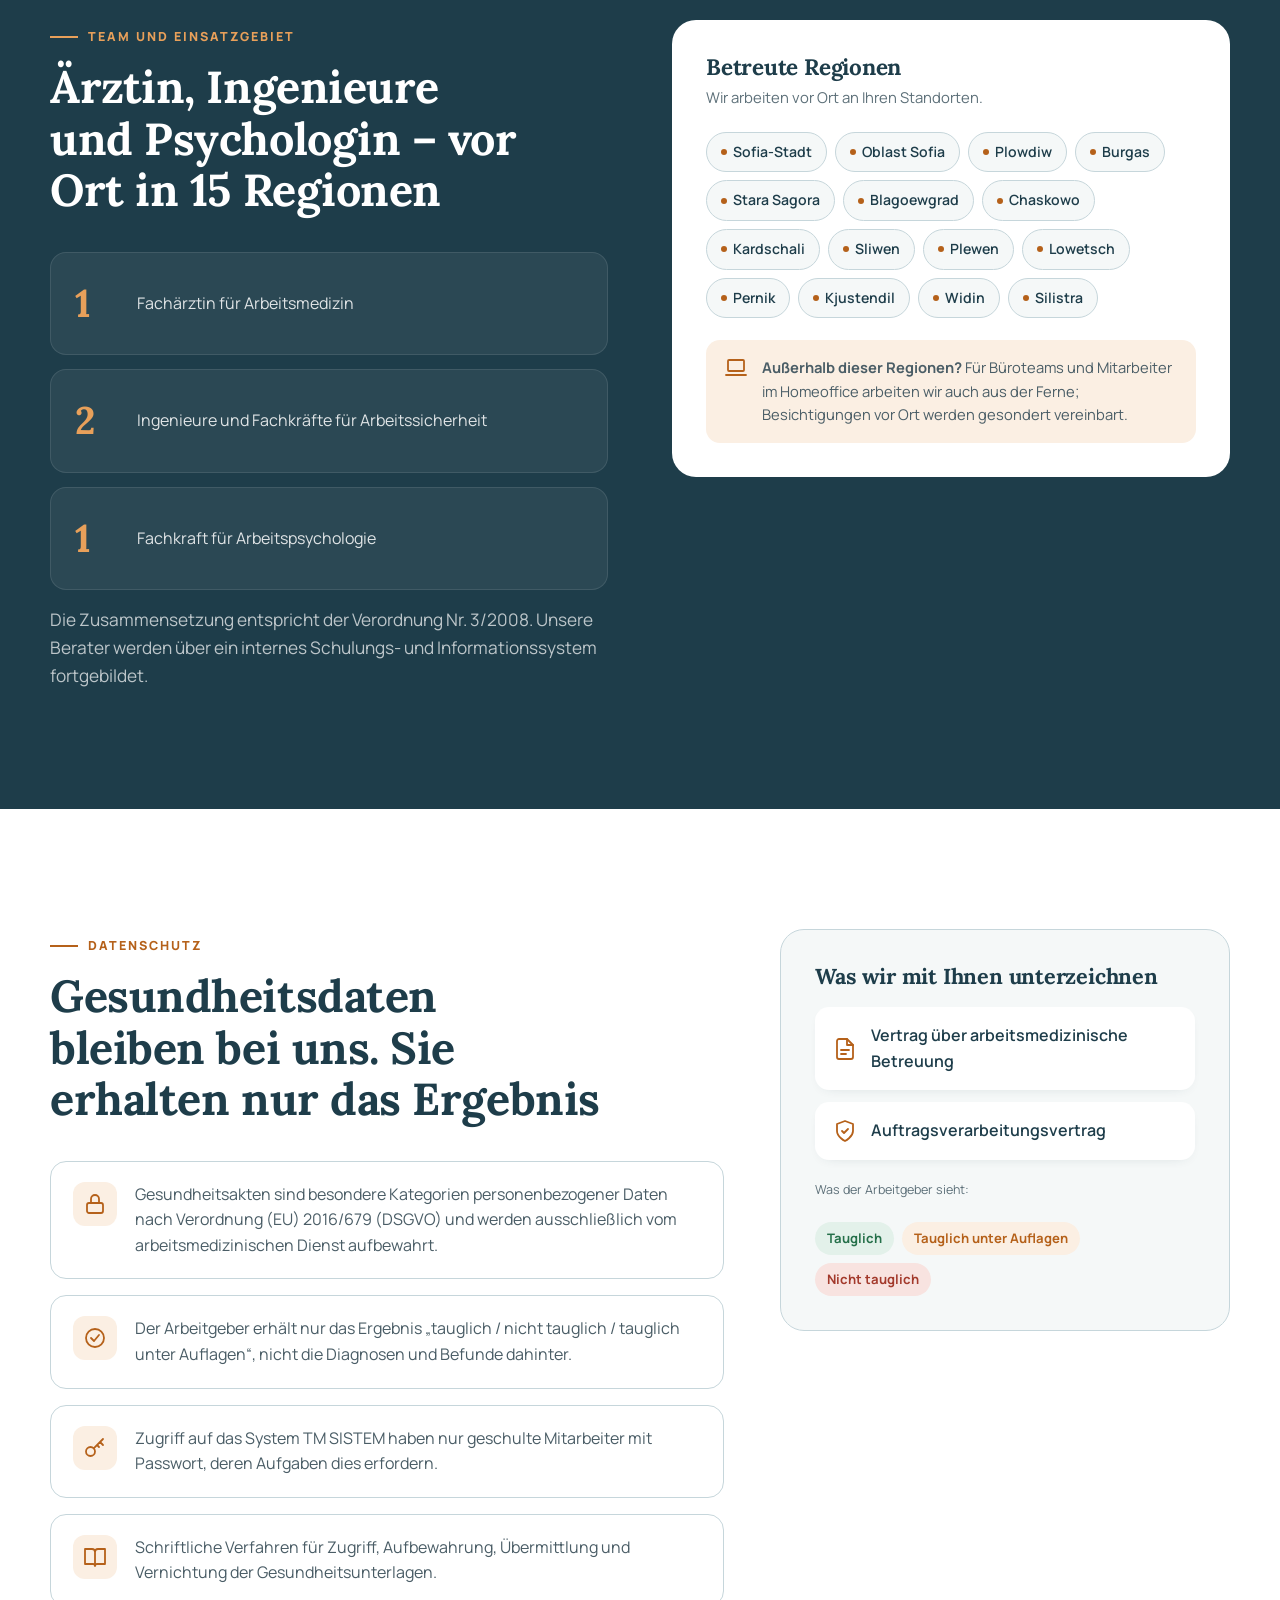
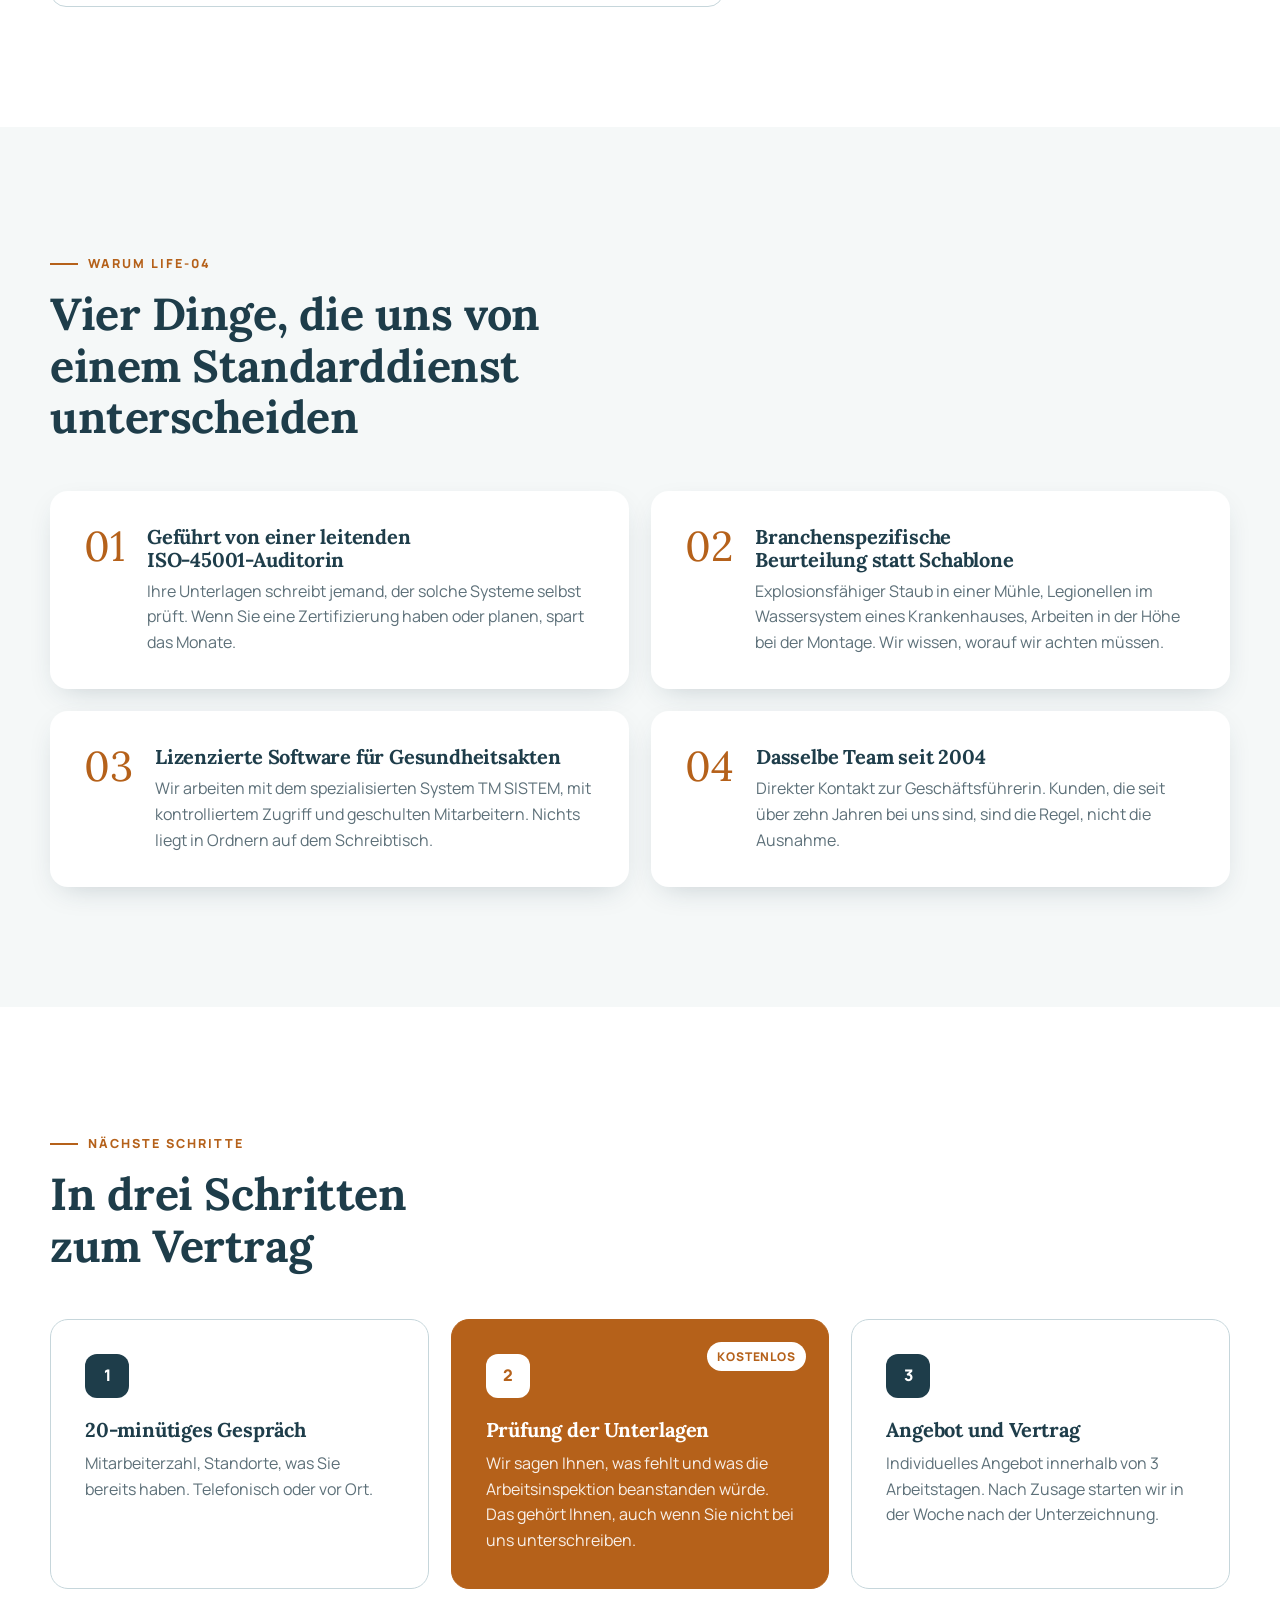
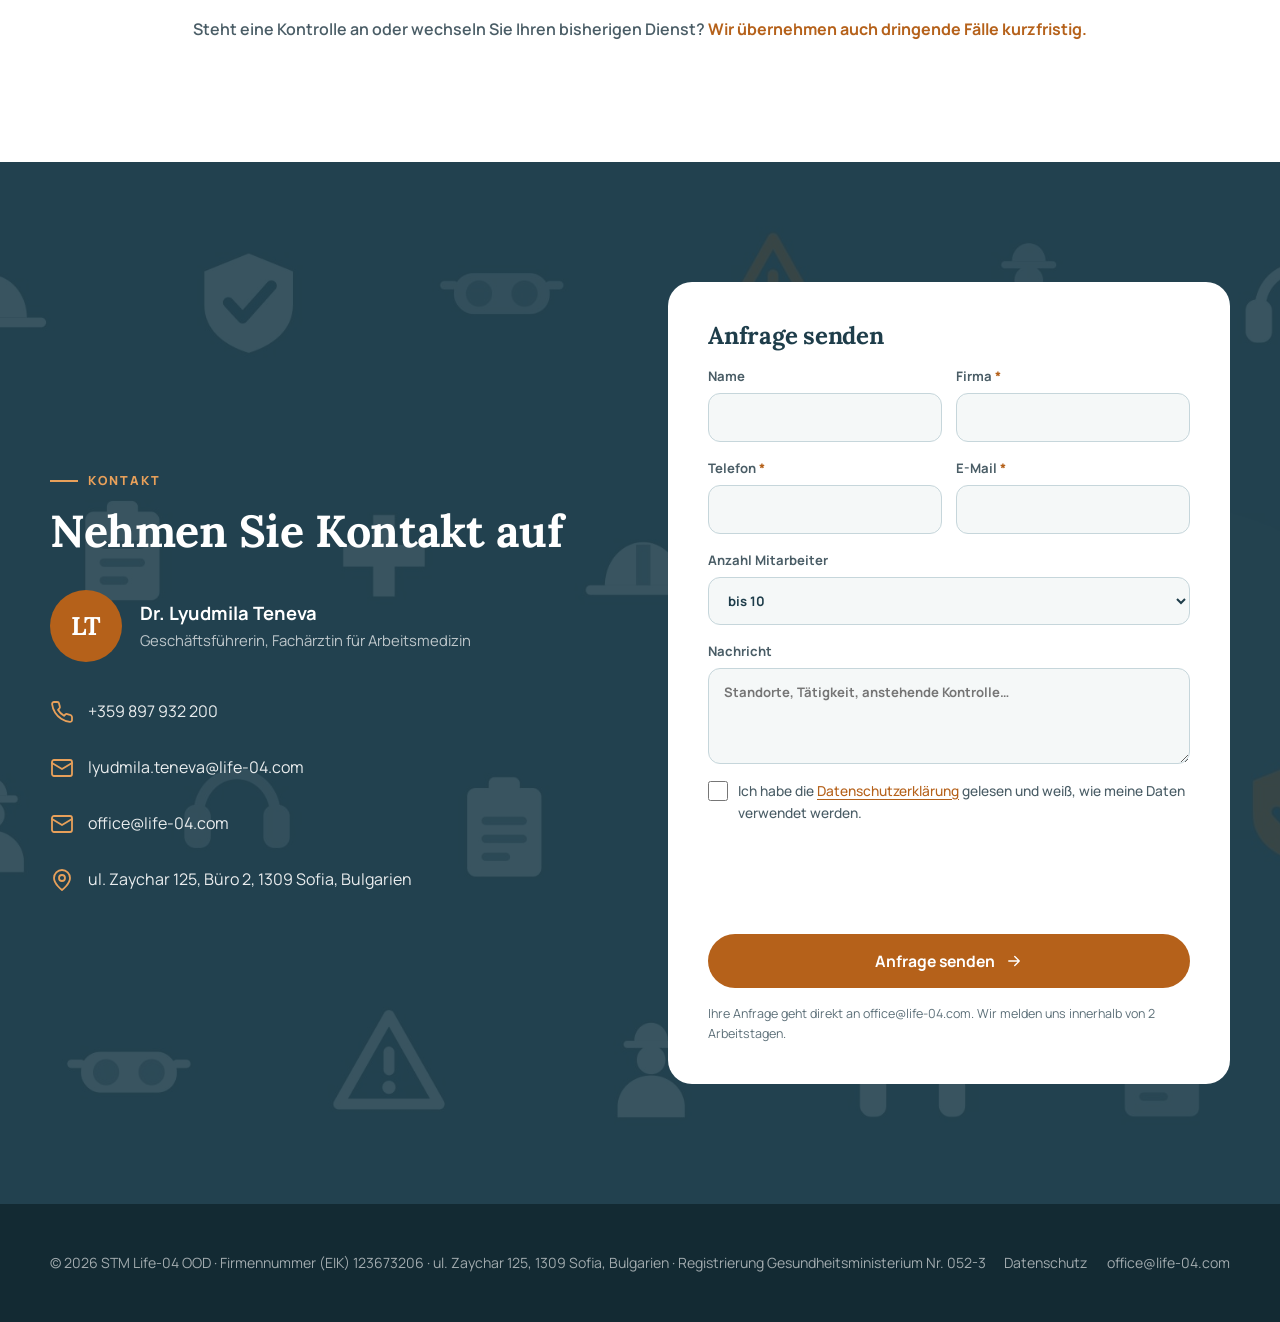
==== commit 0b6ba741: "Publish reviewed privacy policy; phone and "Send enquiry" in header - Privacy policy replaced with t" ====
--- a/website/de.html
+++ b/website/de.html
@@ -52,12 +52,17 @@
 .logo-mark{width:40px;height:40px;border-radius:12px;background:var(--accent);display:grid;place-items:center;color:#fff}
 .logo small{display:block;font-weight:500;font-size:.75rem;opacity:.75;letter-spacing:.04em}
 header.scrolled .logo{color:var(--ink)}
-.menu{display:flex;gap:30px;align-items:center}
+.menu{display:flex;gap:22px;align-items:center}
+.menu > *{white-space:nowrap;flex:none}
 .menu a{color:rgba(255,255,255,.85);font-weight:600;font-size:.93rem;transition:.2s}
 .menu a:hover{color:#fff}
 header.scrolled .menu a{color:var(--slate)}
 header.scrolled .menu a:hover{color:var(--accent)}
 .menu .btn{padding:10px 20px;color:#fff!important}
+.nav-phone{display:inline-flex;align-items:center;gap:8px;color:#fff;font-weight:700;font-size:.93rem;white-space:nowrap;transition:.2s}
+.nav-phone svg{width:18px;height:18px;color:var(--accent-2)}
+header.scrolled .nav-phone{color:var(--ink)}
+header.scrolled .nav-phone svg{color:var(--accent)}
 .nav-end{display:flex;align-items:center;gap:24px}
 .lang{display:flex;gap:2px;padding:3px;border-radius:999px;background:rgba(255,255,255,.12);border:1px solid rgba(255,255,255,.2)}
 .lang a{padding:6px 11px;border-radius:999px;font-size:.78rem;font-weight:800;letter-spacing:.04em;color:rgba(255,255,255,.85);transition:.2s}
@@ -272,11 +277,25 @@
 @media (prefers-reduced-motion:reduce){*,*::before{animation:none!important;transition:none!important}.reveal{opacity:1;transform:none}}
 
 /* responsive */
+/* header: full menu needs ~1200px; below 1260 drop the logo subtitle, below 1100 use the menu button */
+@media (max-width:1259px){
+  .logo small{display:none}
+}
+@media (max-width:1099px){
+  .lang a{min-height:40px;display:inline-flex;align-items:center}
+  .menu{position:fixed;inset:76px 0 auto;background:#fff;flex-direction:column;align-items:stretch;padding:20px 16px 28px;gap:4px;box-shadow:0 20px 30px -20px rgba(0,0,0,.3);transform:translateY(-130%);transition:.35s;z-index:-1}
+  .menu.open{transform:none}
+  .menu a{color:var(--ink)!important;padding:12px 4px;border-bottom:1px solid var(--mist)}
+  .menu .btn{justify-content:center;margin-top:12px;border:0}
+  .nav-phone{color:var(--ink);padding:14px 4px 4px;font-size:1rem}
+  .nav-phone svg{color:var(--accent)}
+  .nav-end{gap:10px}
+  .burger{display:block}
+}
 @media (max-width:1000px){
   .cards-3,.next .grid{grid-template-columns:1fr}
   .card{display:grid;grid-template-columns:auto 1fr;gap:0 20px;align-items:start}
   .card .ico{grid-row:span 2;margin:0}
-  .lang a{min-height:40px;display:inline-flex;align-items:center}
   .tab{min-height:44px}
   .hero .wrap,.about .wrap,.team .wrap,.privacy .wrap,.contact .wrap{grid-template-columns:1fr}
   .grid-4,.industries{grid-template-columns:repeat(2,1fr)}
@@ -286,12 +305,6 @@
   .step .n{margin:0;grid-row:span 2}
   .panel{grid-template-columns:1fr}
   .sign{position:static}
-  .menu{position:fixed;inset:76px 0 auto;background:#fff;flex-direction:column;align-items:stretch;padding:20px 16px 28px;gap:4px;box-shadow:0 20px 30px -20px rgba(0,0,0,.3);transform:translateY(-130%);transition:.35s;z-index:-1}
-  .menu.open{transform:none}
-  .menu a{color:var(--ink)!important;padding:12px 4px;border-bottom:1px solid var(--mist)}
-  .menu .btn{justify-content:center;margin-top:12px;border:0}
-  .nav-end{gap:10px}
-  .burger{display:block}
 }
 @media (max-width:700px){
   .card{grid-template-columns:1fr}
@@ -358,7 +371,8 @@
       <a href="#process">Ablauf</a>
       <a href="#experience">Erfahrung</a>
       <a href="#team">Team</a>
-      <a href="#contact" class="btn btn-primary">Kostenloser Check</a>
+      <span class="nav-phone"><svg class="i"><use href="#i-phone"/></svg>+359 897 932 200</span>
+      <a href="#contact" class="btn btn-primary">Anfrage senden</a>
     </nav>
     <span class="lang" aria-label="Sprache"><a href="index.html" lang="bg">BG</a><a href="en.html" lang="en">EN</a><a href="de.html" lang="de" aria-current="page">DE</a></span>
     <button class="burger" id="burger" aria-label="Menü" aria-expanded="false"><svg class="i" style="width:28px;height:28px"><use href="#i-menu"/></svg></button>
